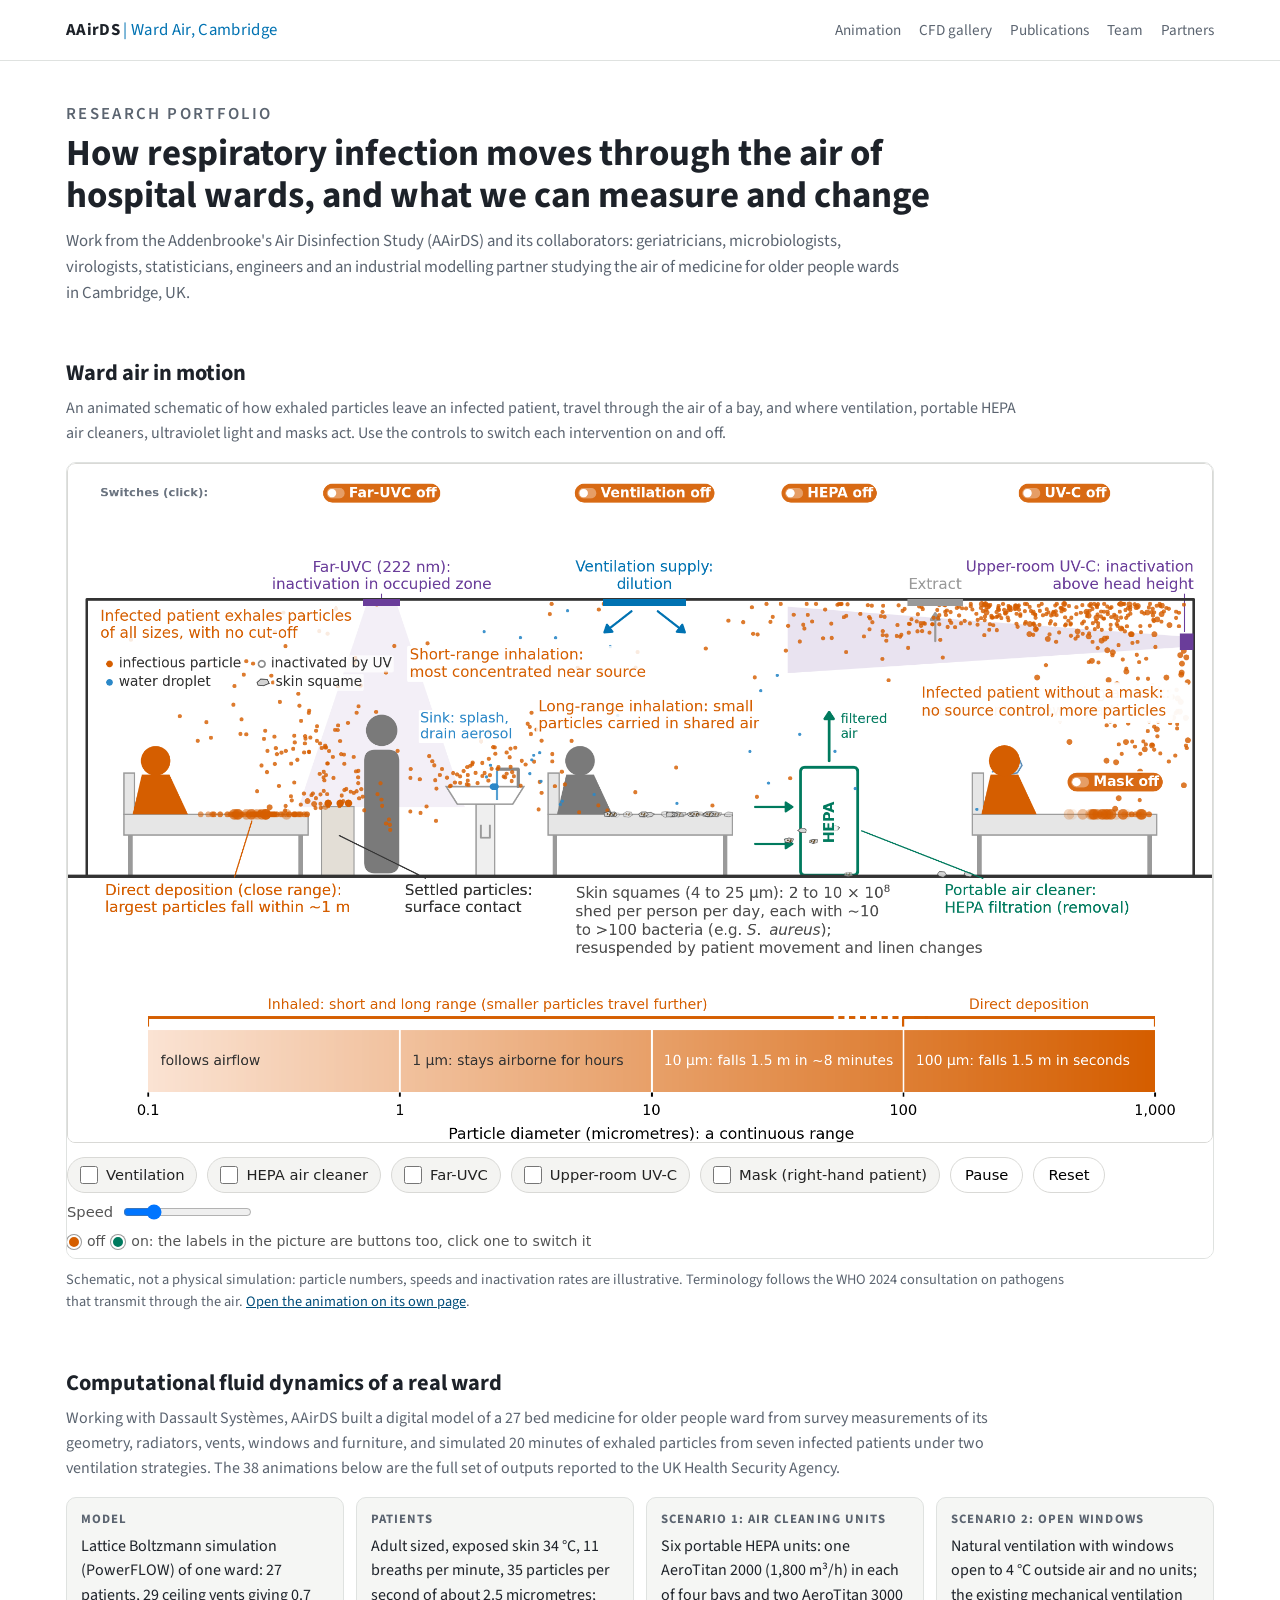
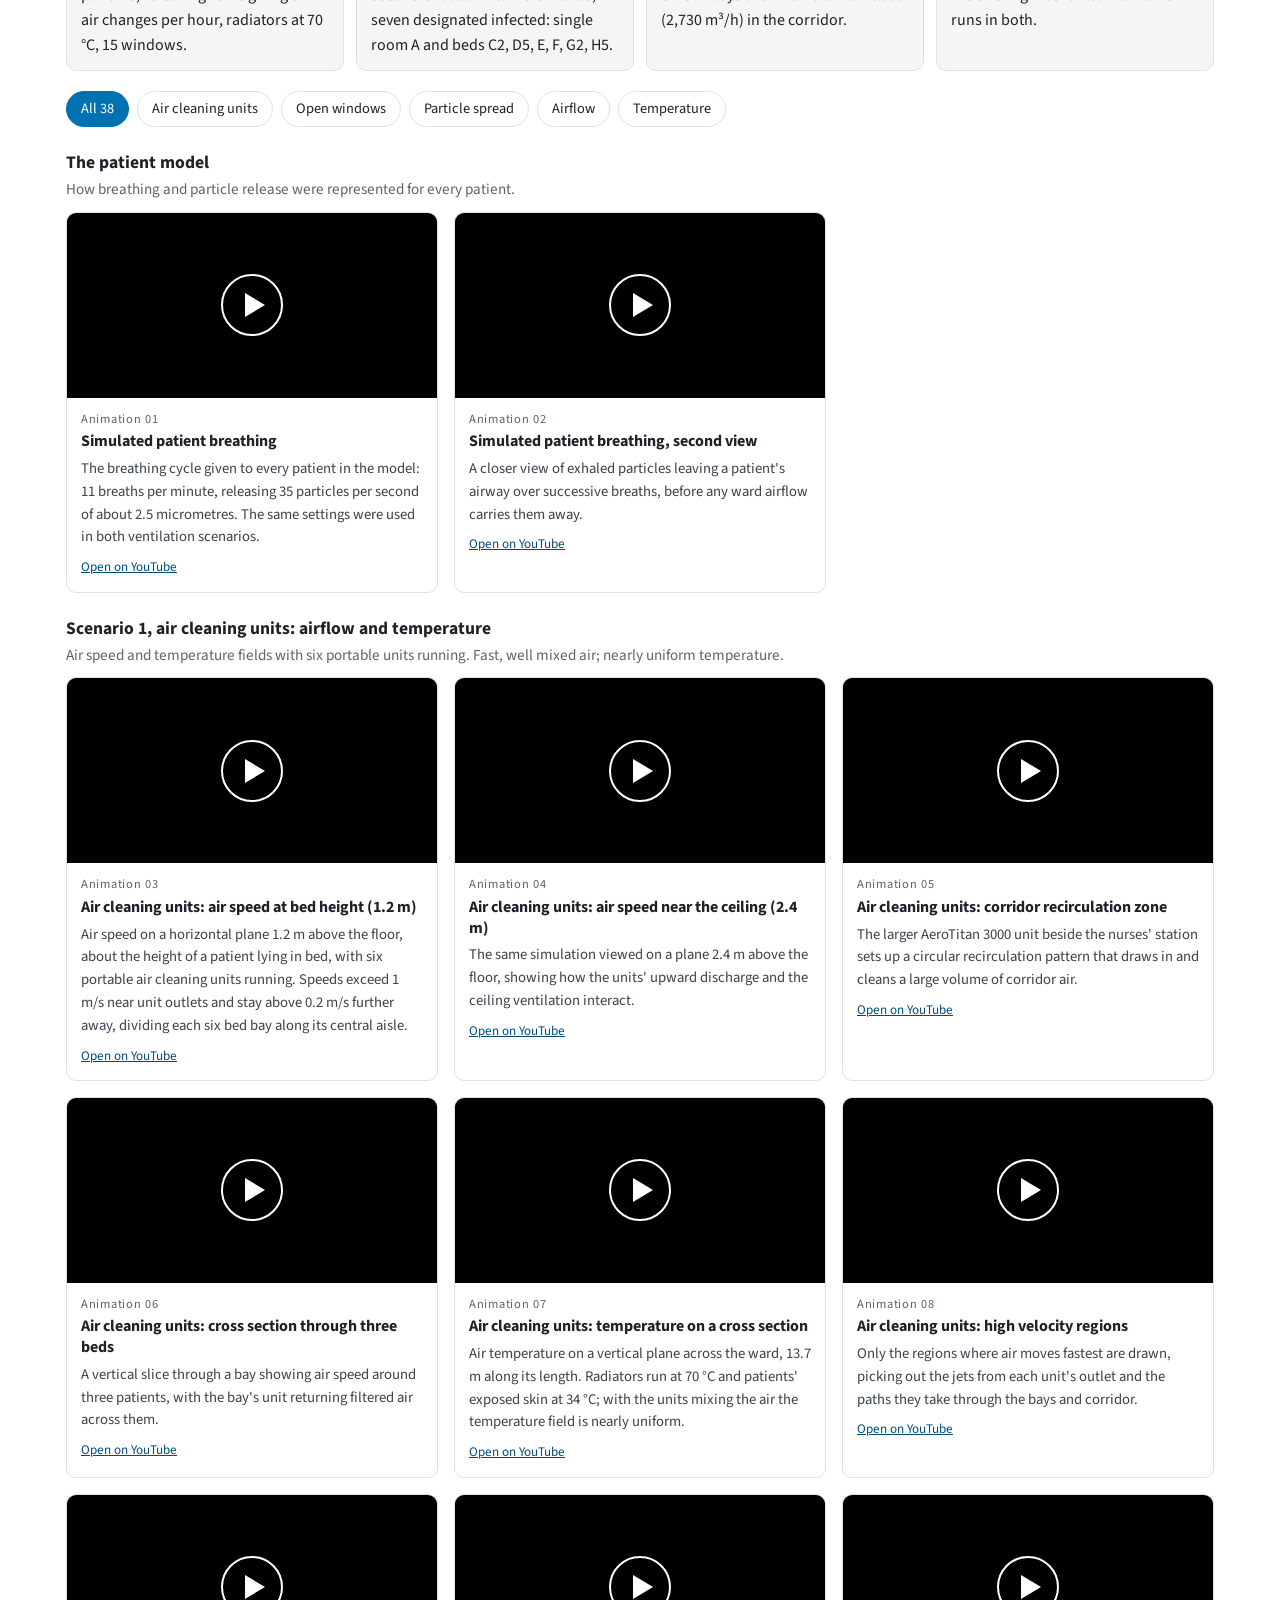
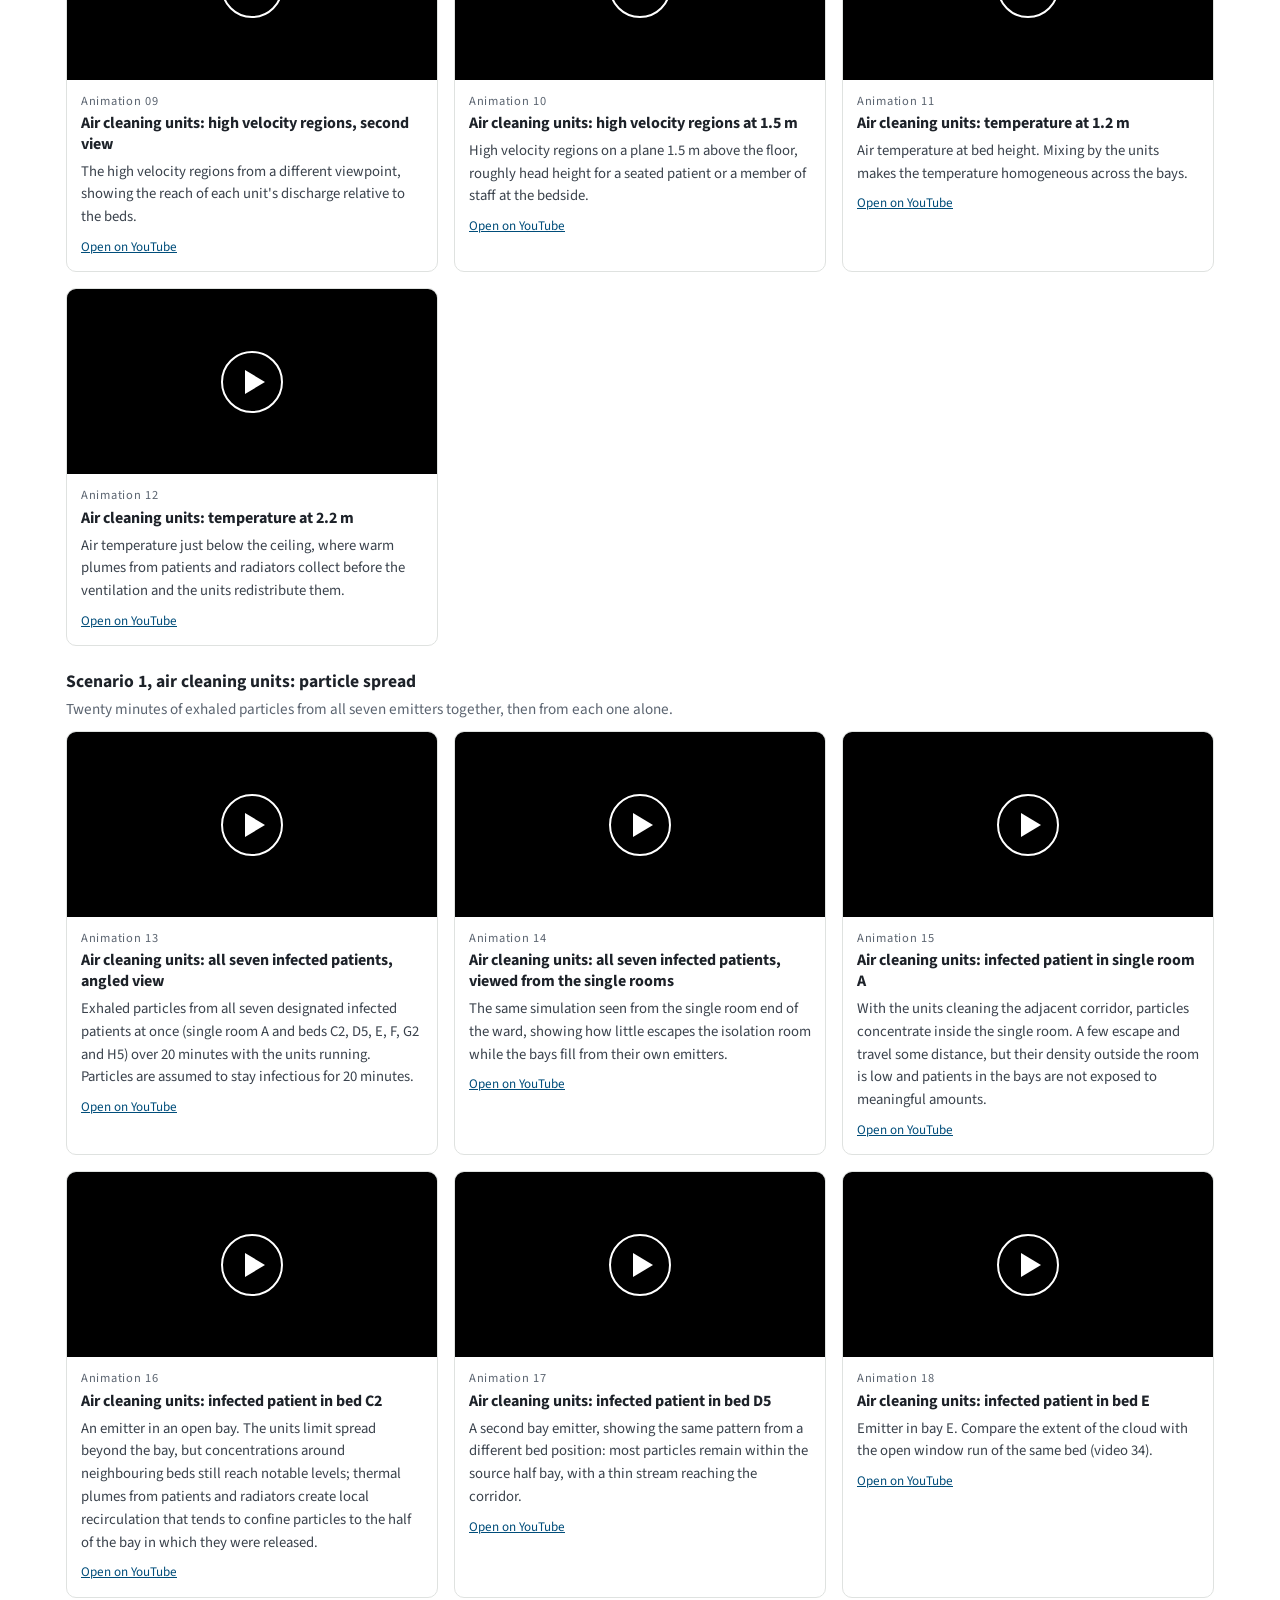
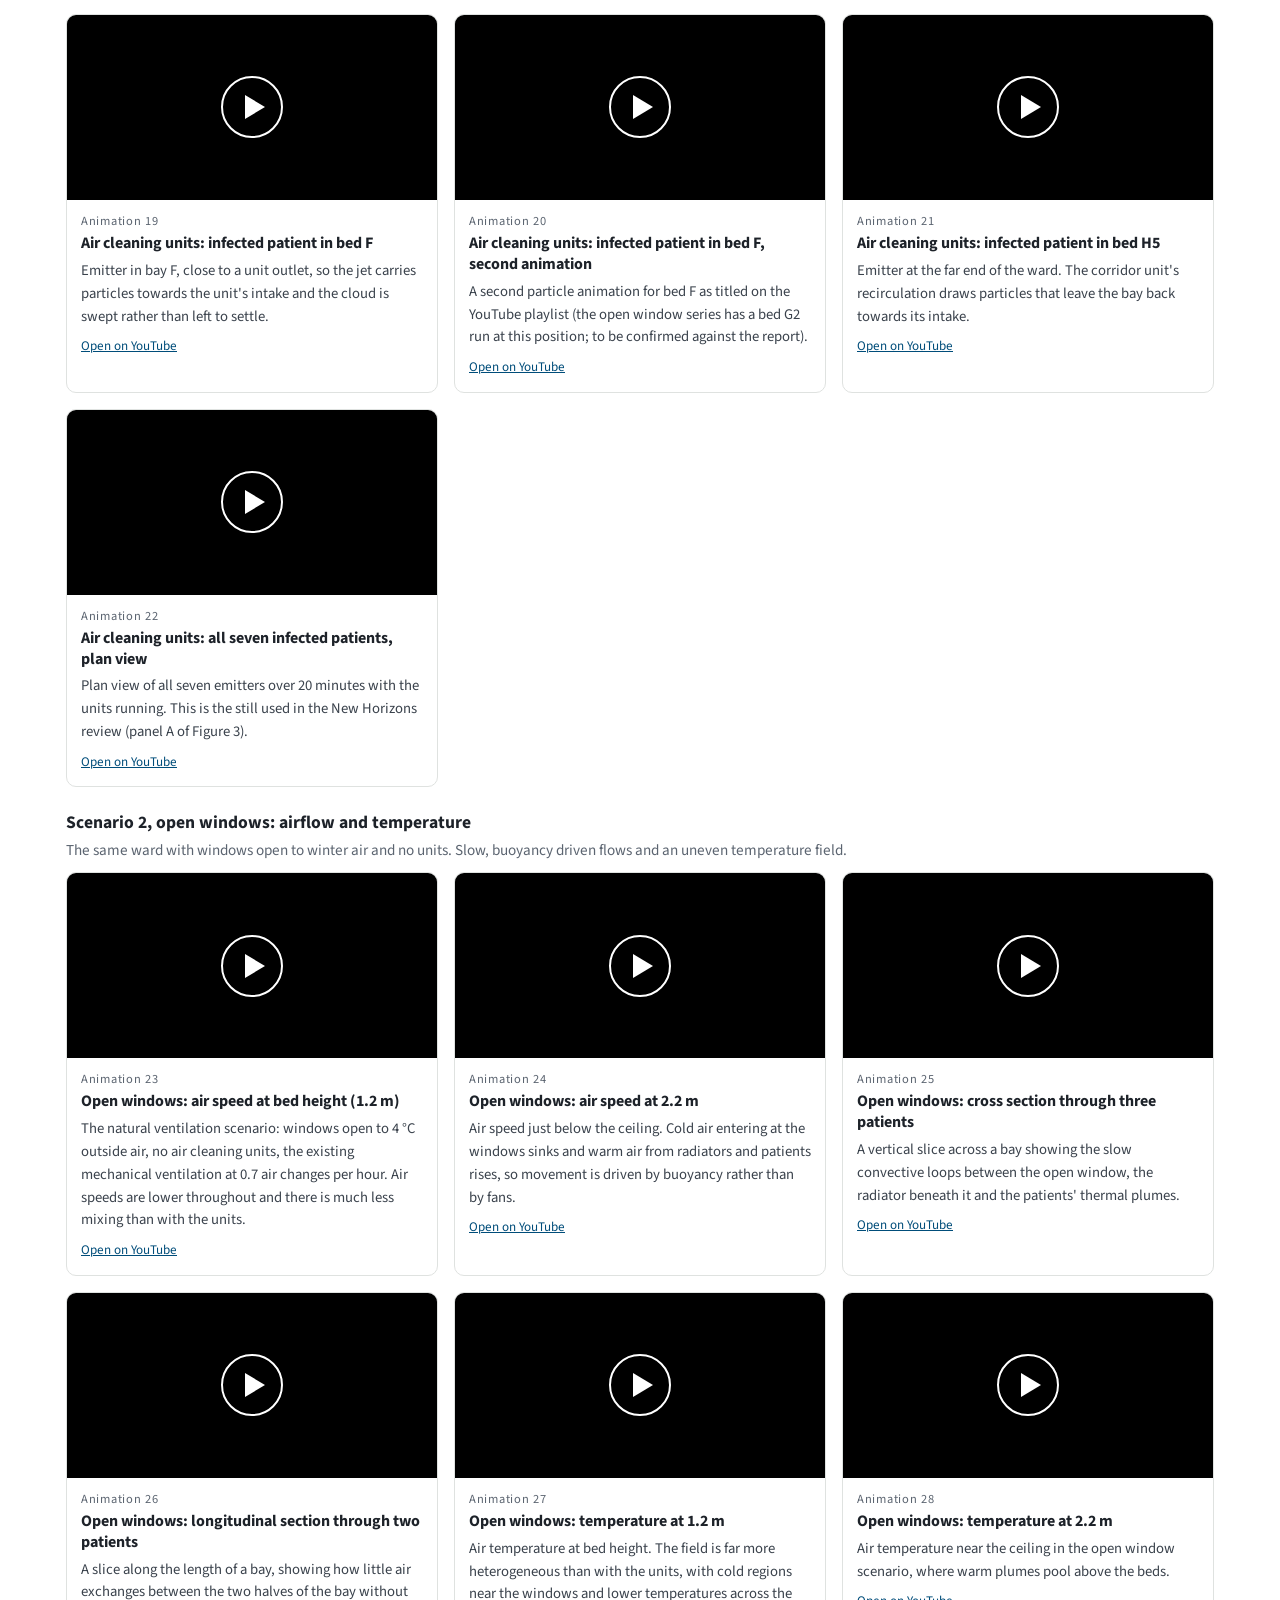
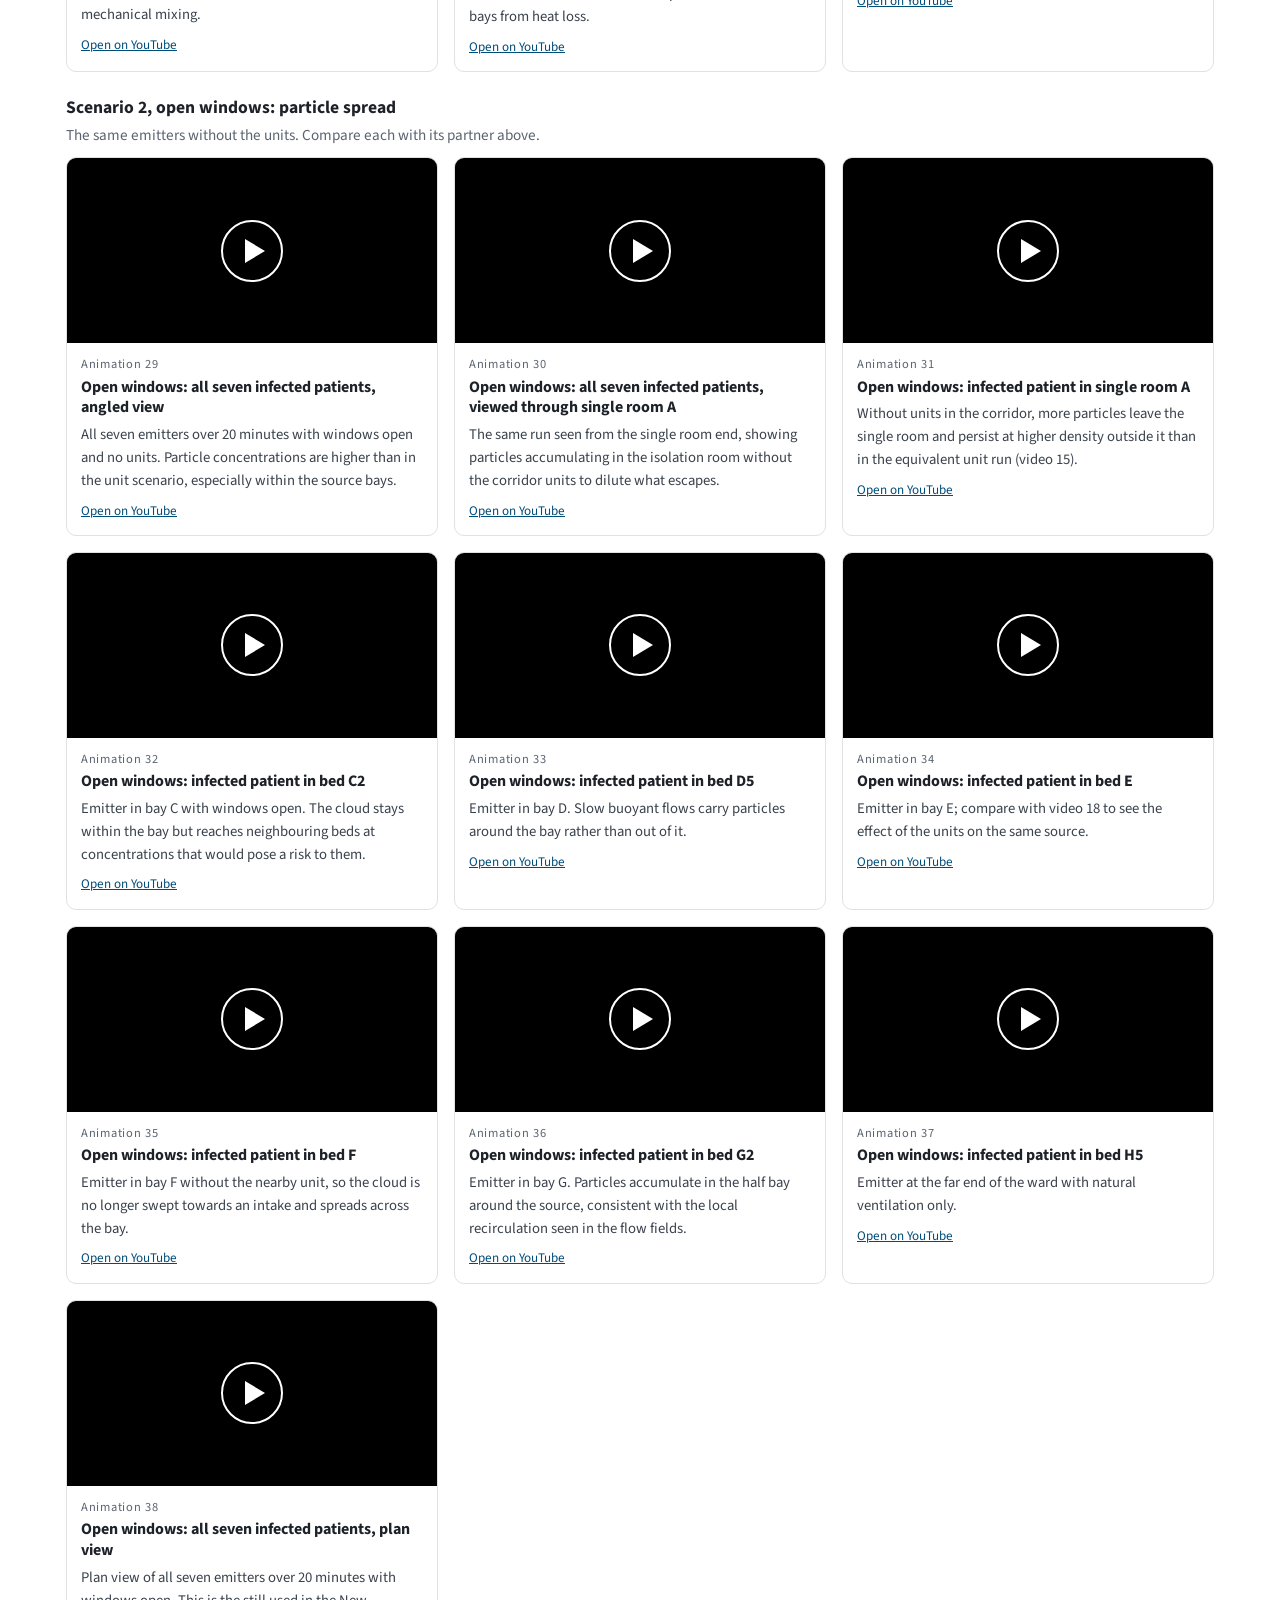
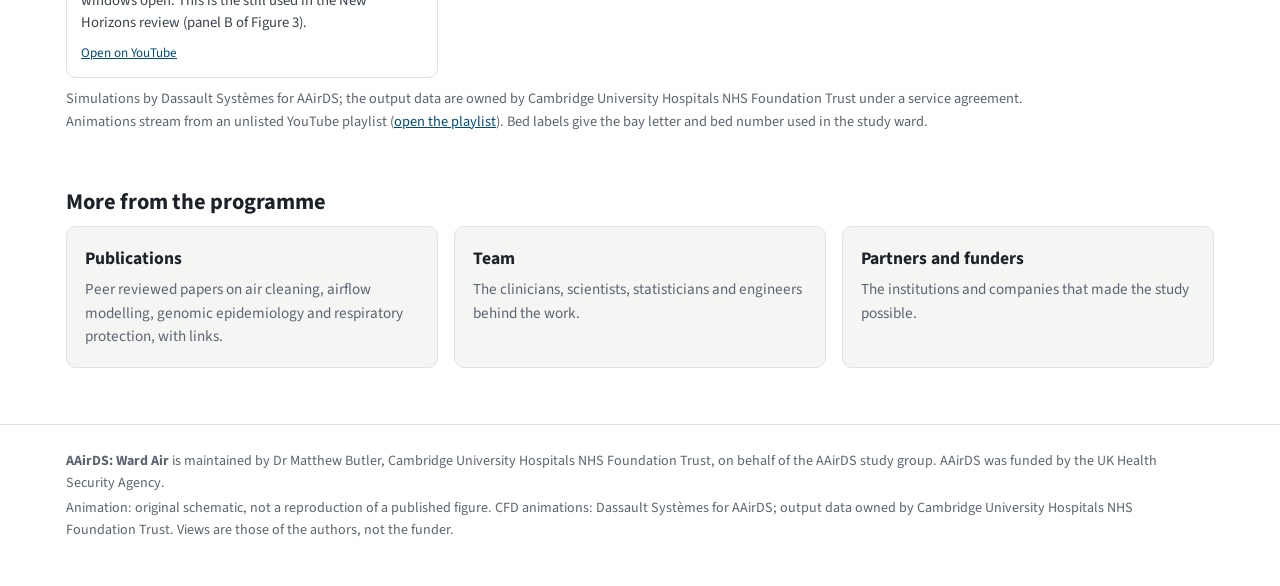
==== index.html @ 5c76fe91 "Animation: switch band above the room so labels no longer overlap; CVR logo Co-Authored-By: Claude F" ====
<!doctype html>
<html lang="en-GB">
<head>
<meta charset="utf-8">
<meta name="viewport" content="width=device-width, initial-scale=1">
<title>AAirDS: airborne infection on hospital wards</title>
<meta name="description" content="How respiratory infection moves through the air of hospital wards for older people, and what can be measured and changed. Animation, computational fluid dynamics gallery, publications and team from the Addenbrooke's Air Disinfection Study (AAirDS), Cambridge.">
<link rel="preconnect" href="https://fonts.googleapis.com"><link rel="preconnect" href="https://fonts.gstatic.com" crossorigin>
<link href="https://fonts.googleapis.com/css2?family=Source+Sans+3:ital,wght@0,400;0,600;0,700;1,400&display=swap" rel="stylesheet">
<link rel="stylesheet" href="style.css">
</head>
<body>
<header class="site"><div class="wrap">
<a class="brand" href="./">AAirDS <span>| Ward Air, Cambridge</span></a>
<nav class="main" aria-label="Site"><a href="#animation">Animation</a><a href="#gallery">CFD gallery</a><a href="publications.html">Publications</a><a href="team.html">Team</a><a href="partners.html">Partners</a></nav>
</div></header>

<main class="wrap">
<div class="hero">
<p class="kicker">Research portfolio</p>
<h1>How respiratory infection moves through the air of hospital wards, and what we can measure and change</h1>
<p>Work from the Addenbrooke's Air Disinfection Study (AAirDS) and its collaborators: geriatricians, microbiologists, virologists, statisticians, engineers and an industrial modelling partner studying the air of medicine for older people wards in Cambridge, UK.</p>
</div>

<section id="animation">
<h2>Ward air in motion</h2>
<p class="lede">An animated schematic of how exhaled particles leave an infected patient, travel through the air of a bay, and where ventilation, portable HEPA air cleaners, ultraviolet light and masks act. Use the controls to switch each intervention on and off.</p>
<div class="stage"><iframe id="anim" src="animation.html?embed=1" title="Ward air in motion: animated schematic" loading="eager"></iframe></div>
<p class="caption">Schematic, not a physical simulation: particle numbers, speeds and inactivation rates are illustrative. Terminology follows the WHO 2024 consultation on pathogens that transmit through the air. <a href="animation.html">Open the animation on its own page</a>.</p>
</section>

<section id="gallery">
<h2>Computational fluid dynamics of a real ward</h2>
<p class="lede">Working with Dassault Systèmes, AAirDS built a digital model of a 27 bed medicine for older people ward from survey measurements of its geometry, radiators, vents, windows and furniture, and simulated 20 minutes of exhaled particles from seven infected patients under two ventilation strategies. The 38 animations below are the full set of outputs reported to the UK Health Security Agency.</p>
<div class="facts">
<div class="fact"><b>Model</b>Lattice Boltzmann simulation (PowerFLOW) of one ward: 27 patients, 29 ceiling vents giving 0.7 air changes per hour, radiators at 70 °C, 15 windows.</div>
<div class="fact"><b>Patients</b>Adult sized, exposed skin 34 °C, 11 breaths per minute, 35 particles per second of about 2.5 micrometres; seven designated infected: single room A and beds C2, D5, E, F, G2, H5.</div>
<div class="fact"><b>Scenario 1: air cleaning units</b>Six portable HEPA units: one AeroTitan 2000 (1,800 m³/h) in each of four bays and two AeroTitan 3000 (2,730 m³/h) in the corridor.</div>
<div class="fact"><b>Scenario 2: open windows</b>Natural ventilation with windows open to 4 °C outside air and no units; the existing mechanical ventilation runs in both.</div>
</div>
<div class="filters" role="group" aria-label="Filter animations">
<button type="button" data-f="all" aria-pressed="true">All 38</button>
<button type="button" data-f="s:acu" aria-pressed="false">Air cleaning units</button>
<button type="button" data-f="s:open" aria-pressed="false">Open windows</button>
<button type="button" data-f="k:particles" aria-pressed="false">Particle spread</button>
<button type="button" data-f="k:flow" aria-pressed="false">Airflow</button>
<button type="button" data-f="k:temp" aria-pressed="false">Temperature</button>
</div>
<div id="groups"></div>
<p class="caption">Simulations by Dassault Systèmes for AAirDS; the output data are owned by Cambridge University Hospitals NHS Foundation Trust under a service agreement. Animations stream from an unlisted YouTube playlist (<a href="https://youtube.com/playlist?list=PLhVuYdV6qPoapxSNsvzk7k5vXJ-k2MryM">open the playlist</a>). Bed labels give the bay letter and bed number used in the study ward.</p>
</section>

<section id="more">
<h2>More from the programme</h2>
<div class="cards3">
<a class="tile" href="publications.html"><h3>Publications</h3><p>Peer reviewed papers on air cleaning, airflow modelling, genomic epidemiology and respiratory protection, with links.</p></a>
<a class="tile" href="team.html"><h3>Team</h3><p>The clinicians, scientists, statisticians and engineers behind the work.</p></a>
<a class="tile" href="partners.html"><h3>Partners and funders</h3><p>The institutions and companies that made the study possible.</p></a>
</div>
</section>
</main>

<footer class="site"><div class="wrap">
<p><b>AAirDS: Ward Air</b> is maintained by Dr Matthew Butler, Cambridge University Hospitals NHS Foundation Trust, on behalf of the AAirDS study group. AAirDS was funded by the UK Health Security Agency.</p>
<p>Animation: original schematic, not a reproduction of a published figure. CFD animations: Dassault Systèmes for AAirDS; output data owned by Cambridge University Hospitals NHS Foundation Trust. Views are those of the authors, not the funder.</p>
</div></footer>

<script src="videos.js"></script>
<script>
(function(){
// animation iframe height: same origin on the web, fallback ratio on file://
const f=document.getElementById('anim');
function fit(){try{const h=f.contentWindow.document.documentElement.scrollHeight;if(h>100){f.style.height=h+'px';return}}catch(e){}
 f.style.height=Math.round(f.clientWidth*0.5926+80)+'px'}
f.addEventListener('load',fit);window.addEventListener('resize',fit);fit();
// gallery
const GROUPS=[
 {key:'model',h:'The patient model',p:'How breathing and particle release were represented for every patient.',test:v=>v.s==='model'},
 {key:'acu-flow',h:'Scenario 1, air cleaning units: airflow and temperature',p:'Air speed and temperature fields with six portable units running. Fast, well mixed air; nearly uniform temperature.',test:v=>v.s==='acu'&&v.k!=='particles'},
 {key:'acu-part',h:'Scenario 1, air cleaning units: particle spread',p:'Twenty minutes of exhaled particles from all seven emitters together, then from each one alone.',test:v=>v.s==='acu'&&v.k==='particles'},
 {key:'open-flow',h:'Scenario 2, open windows: airflow and temperature',p:'The same ward with windows open to winter air and no units. Slow, buoyancy driven flows and an uneven temperature field.',test:v=>v.s==='open'&&v.k!=='particles'},
 {key:'open-part',h:'Scenario 2, open windows: particle spread',p:'The same emitters without the units. Compare each with its partner above.',test:v=>v.s==='open'&&v.k==='particles'}
];
const root=document.getElementById('groups');
function card(v){const d=document.createElement('article');d.className='card';d.dataset.s=v.s;d.dataset.k=v.k;
 d.innerHTML=`<div class="media" role="button" tabindex="0" aria-label="Play animation ${v.n}: ${v.t}"><img loading="lazy" src="https://i.ytimg.com/vi/${v.id}/hqdefault.jpg" alt=""><span class="play"></span></div>
 <div class="body"><div class="num">Animation ${String(v.n).padStart(2,'0')}</div><h4>${v.t}</h4><p>${v.l}</p><div class="ext"><a href="https://youtu.be/${v.id}" target="_blank" rel="noopener">Open on YouTube</a></div></div>`;
 const m=d.querySelector('.media');const play=()=>{if(m.querySelector('iframe'))return;m.classList.add('playing');m.innerHTML=`<iframe src="https://www.youtube-nocookie.com/embed/${v.id}?autoplay=1&rel=0&modestbranding=1" title="${v.t}" allow="autoplay; encrypted-media; picture-in-picture; fullscreen" allowfullscreen></iframe>`};
 m.addEventListener('click',play);m.addEventListener('keydown',e=>{if(e.key==='Enter'||e.key===' '){e.preventDefault();play()}});return d}
GROUPS.forEach(g=>{const vs=VIDEOS.filter(g.test);if(!vs.length)return;const sec=document.createElement('div');sec.className='group';sec.dataset.group=g.key;
 sec.innerHTML=`<h3>${g.h}</h3><p>${g.p}</p>`;const grid=document.createElement('div');grid.className='grid';vs.forEach(v=>grid.appendChild(card(v)));sec.appendChild(grid);root.appendChild(sec)});
document.querySelectorAll('.filters button').forEach(b=>b.addEventListener('click',()=>{
 document.querySelectorAll('.filters button').forEach(x=>x.setAttribute('aria-pressed',x===b?'true':'false'));
 const f=b.dataset.f;document.querySelectorAll('.card').forEach(c=>{let show=true;if(f!=='all'){const [a,val]=f.split(':');show=c.dataset[a]===val}c.style.display=show?'':'none'});
 document.querySelectorAll('.group').forEach(g=>{g.style.display=[...g.querySelectorAll('.card')].some(c=>c.style.display!=='none')?'':'none'})}));
})();
</script>
</body>
</html>
---- style.css ----
:root{--ink:#1d2229;--muted:#5b6470;--bg:#ffffff;--panel:#f5f6f4;--line:#dfe2e0;--accent:#0072B2;--accent-ink:#004d7a;--red:#D55E00;--green:#007A5E;--max:1180px}
*{box-sizing:border-box}
html{scroll-behavior:smooth}
body{margin:0;background:var(--bg);color:var(--ink);font:16px/1.55 "Source Sans 3","Segoe UI",system-ui,-apple-system,Roboto,sans-serif}
a{color:var(--accent-ink)}
a:hover{color:var(--accent)}
.wrap{max-width:var(--max);margin:0 auto;padding:0 16px}
header.site{border-bottom:1px solid var(--line);background:#fff;position:sticky;top:0;z-index:20}
header.site .wrap{display:flex;align-items:center;justify-content:space-between;gap:16px;min-height:60px}
.brand{font-weight:700;letter-spacing:.02em;text-decoration:none;color:var(--ink);font-size:1.05rem}
.brand span{color:var(--accent);font-weight:400}
nav.main a{text-decoration:none;color:var(--muted);margin-left:18px;font-size:.95rem;padding:6px 0;border-bottom:2px solid transparent}
nav.main a:hover,nav.main a[aria-current="page"]{color:var(--ink);border-bottom-color:var(--accent)}
.hero{padding:40px 0 18px}
.hero h1{font-size:clamp(1.6rem,3.2vw,2.3rem);line-height:1.15;margin:0 0 10px;max-width:24em}
.hero p{color:var(--muted);max-width:50em;margin:0 0 6px;font-size:1.05rem}
.kicker{font-size:.8rem;text-transform:uppercase;letter-spacing:.14em;color:var(--accent);margin:0 0 8px;font-weight:600}
section{padding:26px 0}
section h2{font-size:1.4rem;margin:0 0 6px}
section .lede{color:var(--muted);margin:0 0 16px;max-width:60em}
.stage{border:1px solid var(--line);border-radius:10px;overflow:hidden;background:#fff}
.stage iframe{display:block;width:100%;border:0}
.caption{font-size:.9rem;color:var(--muted);margin:10px 0 0;max-width:70em}
.facts{display:grid;grid-template-columns:repeat(auto-fit,minmax(220px,1fr));gap:12px;margin:14px 0 20px}
.fact{background:var(--panel);border:1px solid var(--line);border-radius:10px;padding:12px 14px}
.fact b{display:block;font-size:.8rem;text-transform:uppercase;letter-spacing:.08em;color:var(--muted);margin-bottom:4px}
.filters{display:flex;flex-wrap:wrap;gap:8px;margin:0 0 16px}
.filters button{font:inherit;font-size:.9rem;border:1px solid var(--line);background:#fff;border-radius:999px;padding:6px 14px;cursor:pointer;color:var(--ink)}
.filters button[aria-pressed="true"]{background:var(--accent);border-color:var(--accent);color:#fff}
.group{margin:22px 0 8px}
.group h3{font-size:1.1rem;margin:0 0 2px}
.group p{margin:0 0 10px;color:var(--muted);font-size:.95rem;max-width:70em}
.grid{display:grid;grid-template-columns:repeat(auto-fill,minmax(300px,1fr));gap:16px}
.card{border:1px solid var(--line);border-radius:10px;overflow:hidden;background:#fff;display:flex;flex-direction:column}
.card .media{position:relative;aspect-ratio:2/1;background:#000;cursor:pointer;overflow:hidden}
.card .media.playing{aspect-ratio:16/9;cursor:default}
.card .media img{width:100%;height:100%;object-fit:cover;display:block;opacity:.95;transform:scale(1.32);transform-origin:center}
.card .media iframe{position:absolute;inset:0;width:100%;height:100%;border:0}
.card .media .play{position:absolute;inset:0;display:grid;place-items:center;color:#fff;font-size:0;pointer-events:none}
.card .media .play::before{content:"";width:58px;height:58px;border-radius:50%;background:rgba(0,0,0,.6);border:2px solid #fff;display:block}
.card .media .play::after{content:"";position:absolute;width:0;height:0;border-left:20px solid #fff;border-top:12px solid transparent;border-bottom:12px solid transparent;margin-left:5px}
.card .body{padding:12px 14px 14px}
.card .num{font-size:.78rem;color:var(--muted);letter-spacing:.06em}
.card h4{margin:2px 0 6px;font-size:1rem;line-height:1.3}
.card p{margin:0;font-size:.92rem;color:#3a424c}
.card .ext{font-size:.82rem;margin-top:8px}
.cards3{display:grid;grid-template-columns:repeat(auto-fit,minmax(260px,1fr));gap:16px}
.tile{border:1px solid var(--line);border-radius:10px;padding:18px;background:var(--panel);text-decoration:none;color:var(--ink)}
.tile h3{margin:0 0 6px;font-size:1.1rem}
.tile p{margin:0;color:var(--muted);font-size:.95rem}
.pub{border-bottom:1px solid var(--line);padding:14px 0}
.pub .year{font-size:.8rem;color:var(--accent);font-weight:700;letter-spacing:.08em}
.pub h3{margin:2px 0 4px;font-size:1.05rem;line-height:1.3}
.pub .cite{margin:0 0 4px;color:var(--muted);font-size:.92rem}
.pub .what{margin:0;font-size:.95rem}
.people{display:grid;grid-template-columns:repeat(auto-fill,minmax(230px,1fr));gap:16px}
.person{border:1px solid var(--line);border-radius:10px;padding:16px;background:#fff;text-align:center}
.avatar{width:110px;height:110px;border-radius:50%;margin:0 auto 10px;object-fit:cover;display:block;background:var(--panel);border:1px solid var(--line)}
.avatar.initials{display:grid;place-items:center;font-weight:700;font-size:1.6rem;color:var(--accent-ink)}
.person h3{margin:0;font-size:1.02rem}
.person .role{color:var(--muted);font-size:.9rem;margin:3px 0 0}
.partners{display:grid;grid-template-columns:repeat(auto-fill,minmax(260px,1fr));gap:14px}
.partner{border:1px solid var(--line);border-radius:10px;padding:16px;background:#fff}
.partner .logo{height:64px;display:flex;align-items:center;margin:0 0 12px}
.partner .logo a{display:inline-block;line-height:0}
.partner .logo a:hover img{opacity:.75}
.partner .logo img{max-height:64px;max-width:220px;width:auto;height:auto;object-fit:contain;display:block}
.partner h3{margin:0 0 4px;font-size:1.02rem}
.partner p{margin:0;color:var(--muted);font-size:.92rem}
footer.site{border-top:1px solid var(--line);margin-top:30px;padding:22px 0 40px;font-size:.88rem;color:var(--muted)}
footer.site p{margin:4px 0;max-width:80em}
@media (max-width:640px){header.site .wrap{flex-wrap:wrap;padding-top:8px;padding-bottom:8px}nav.main a{margin-left:0;margin-right:14px}}
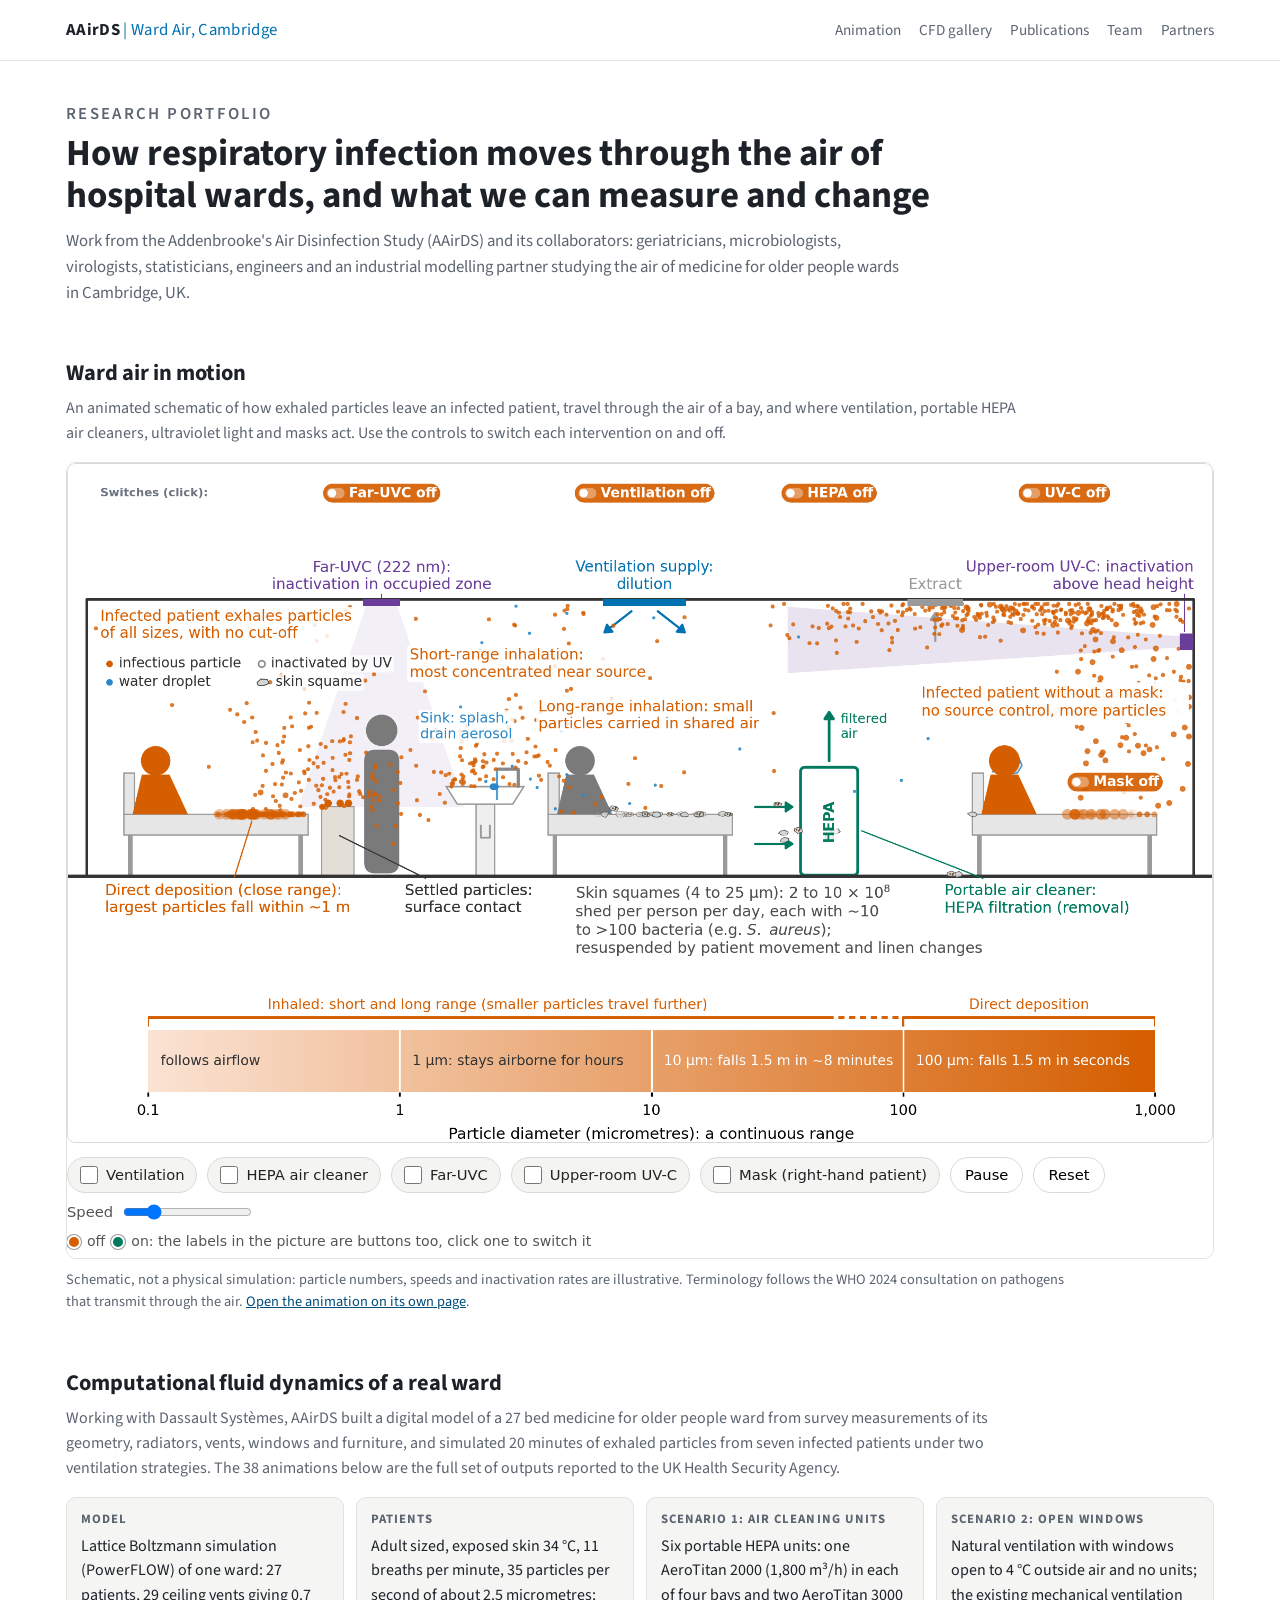
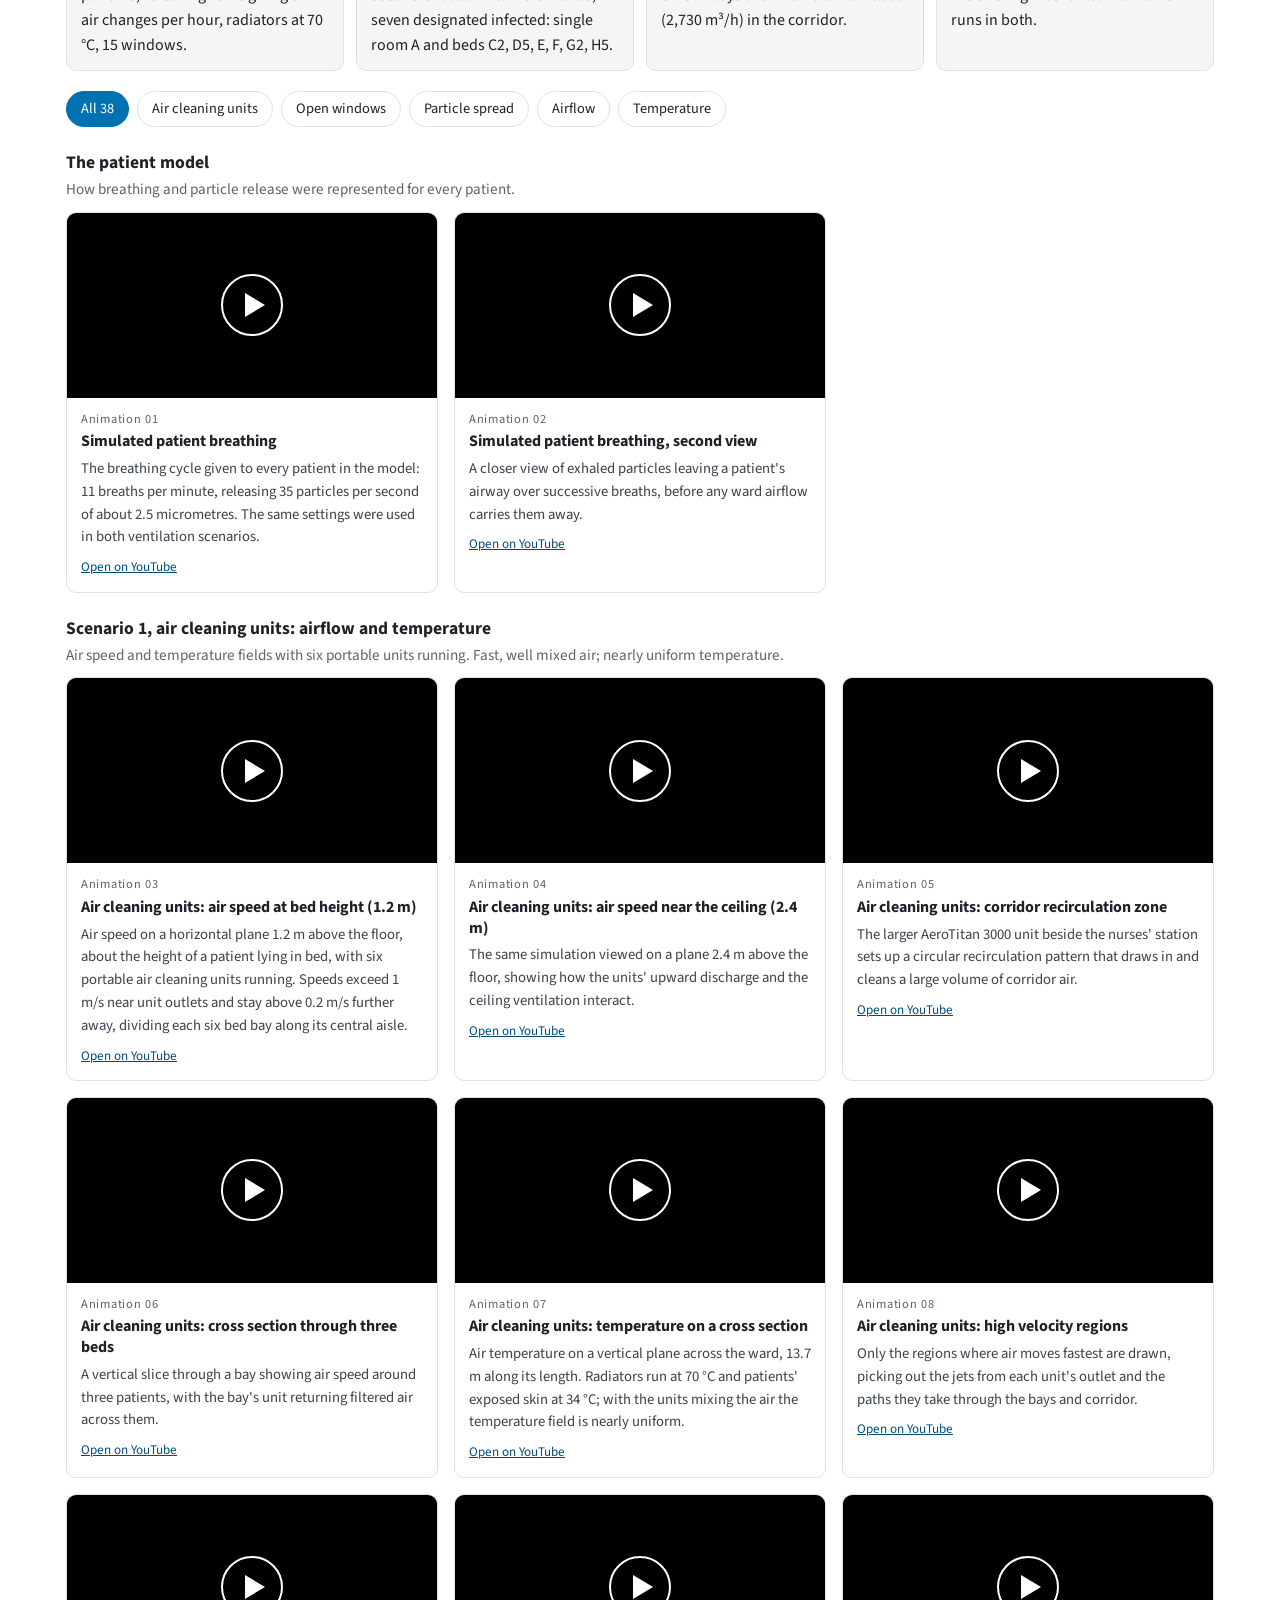
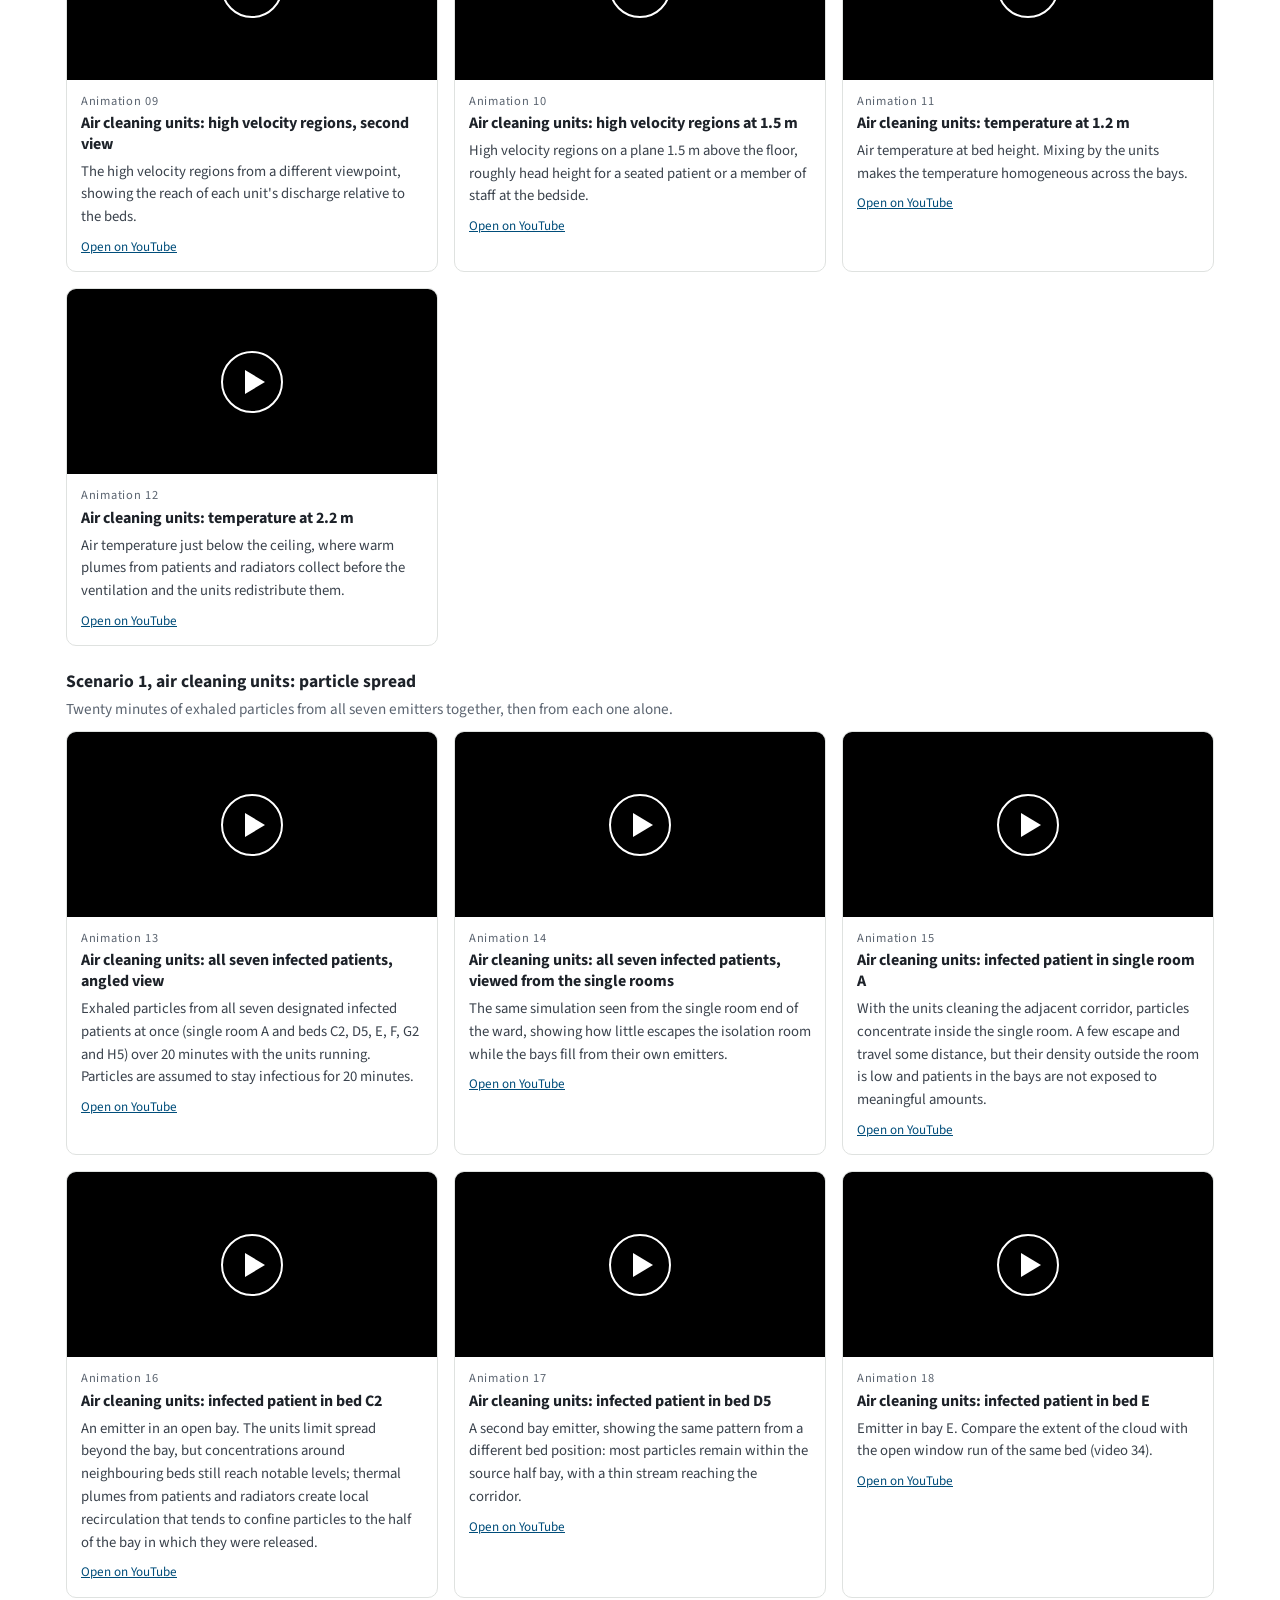
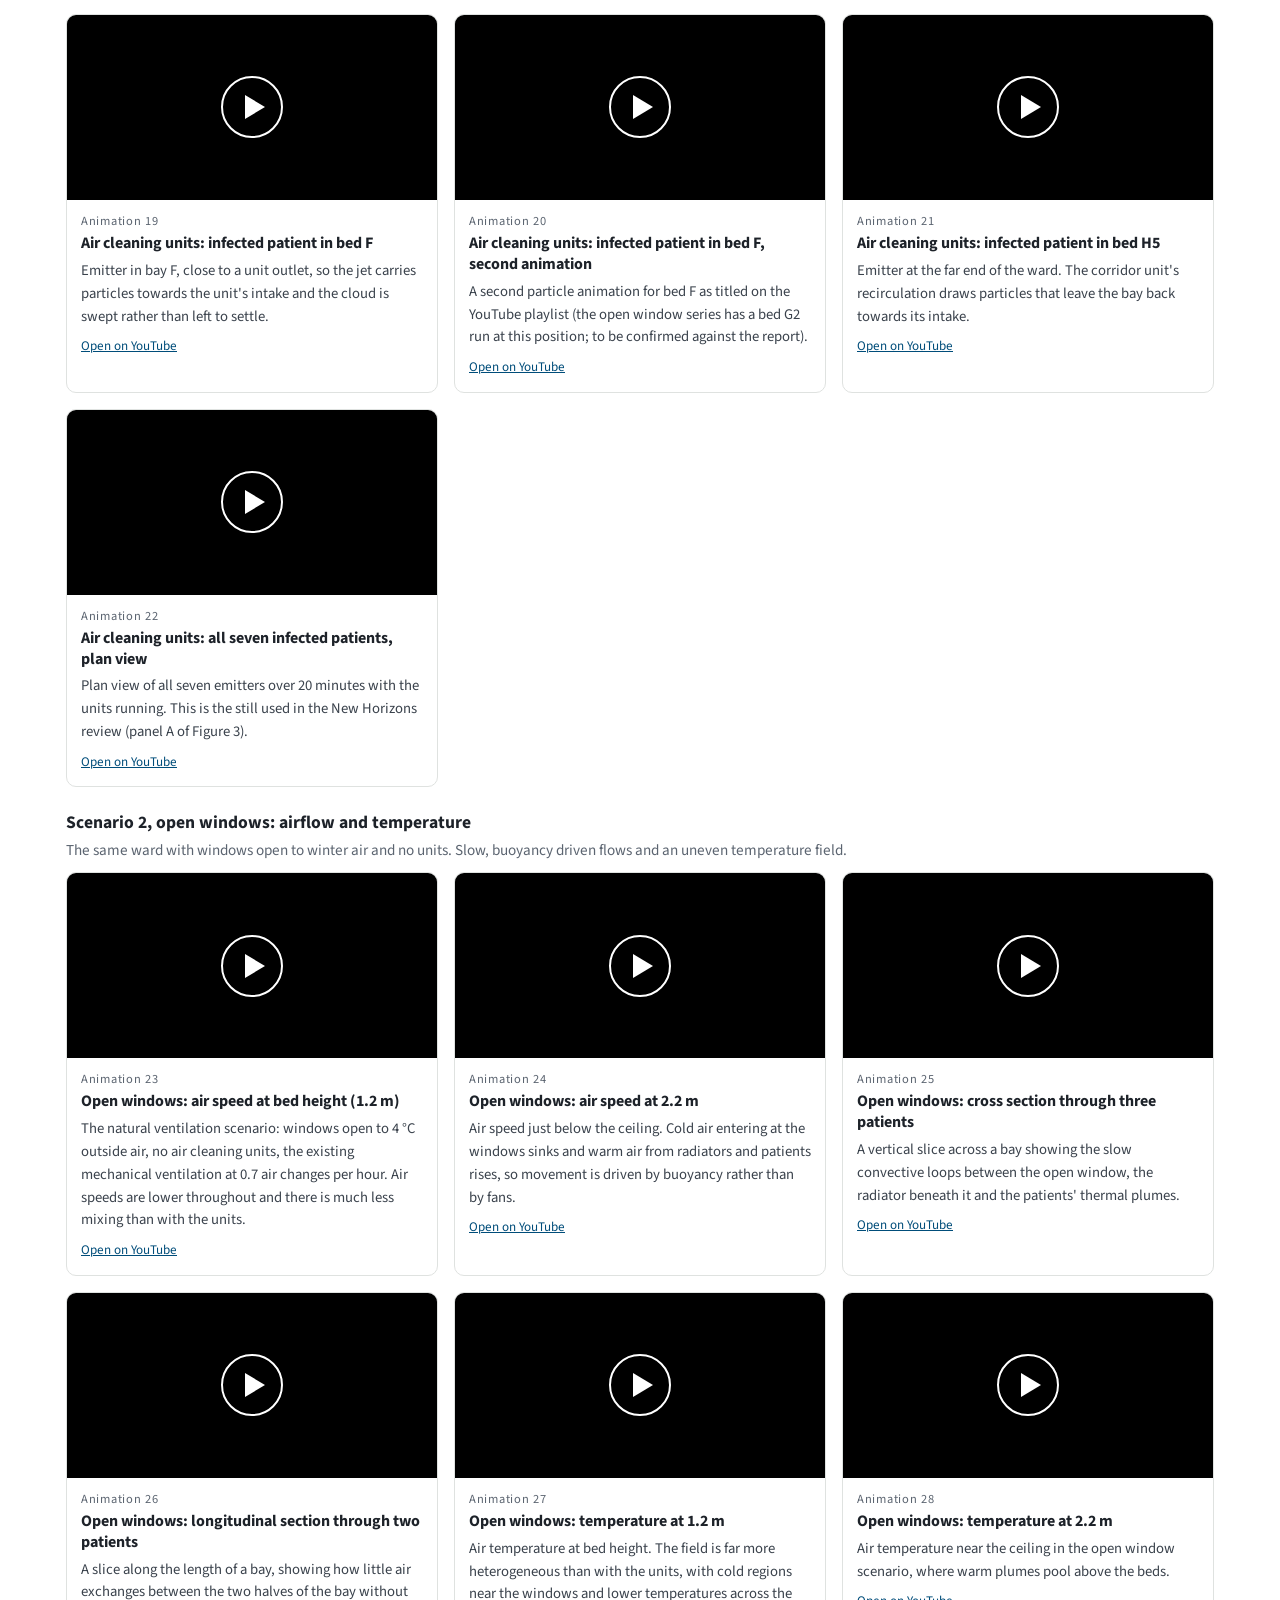
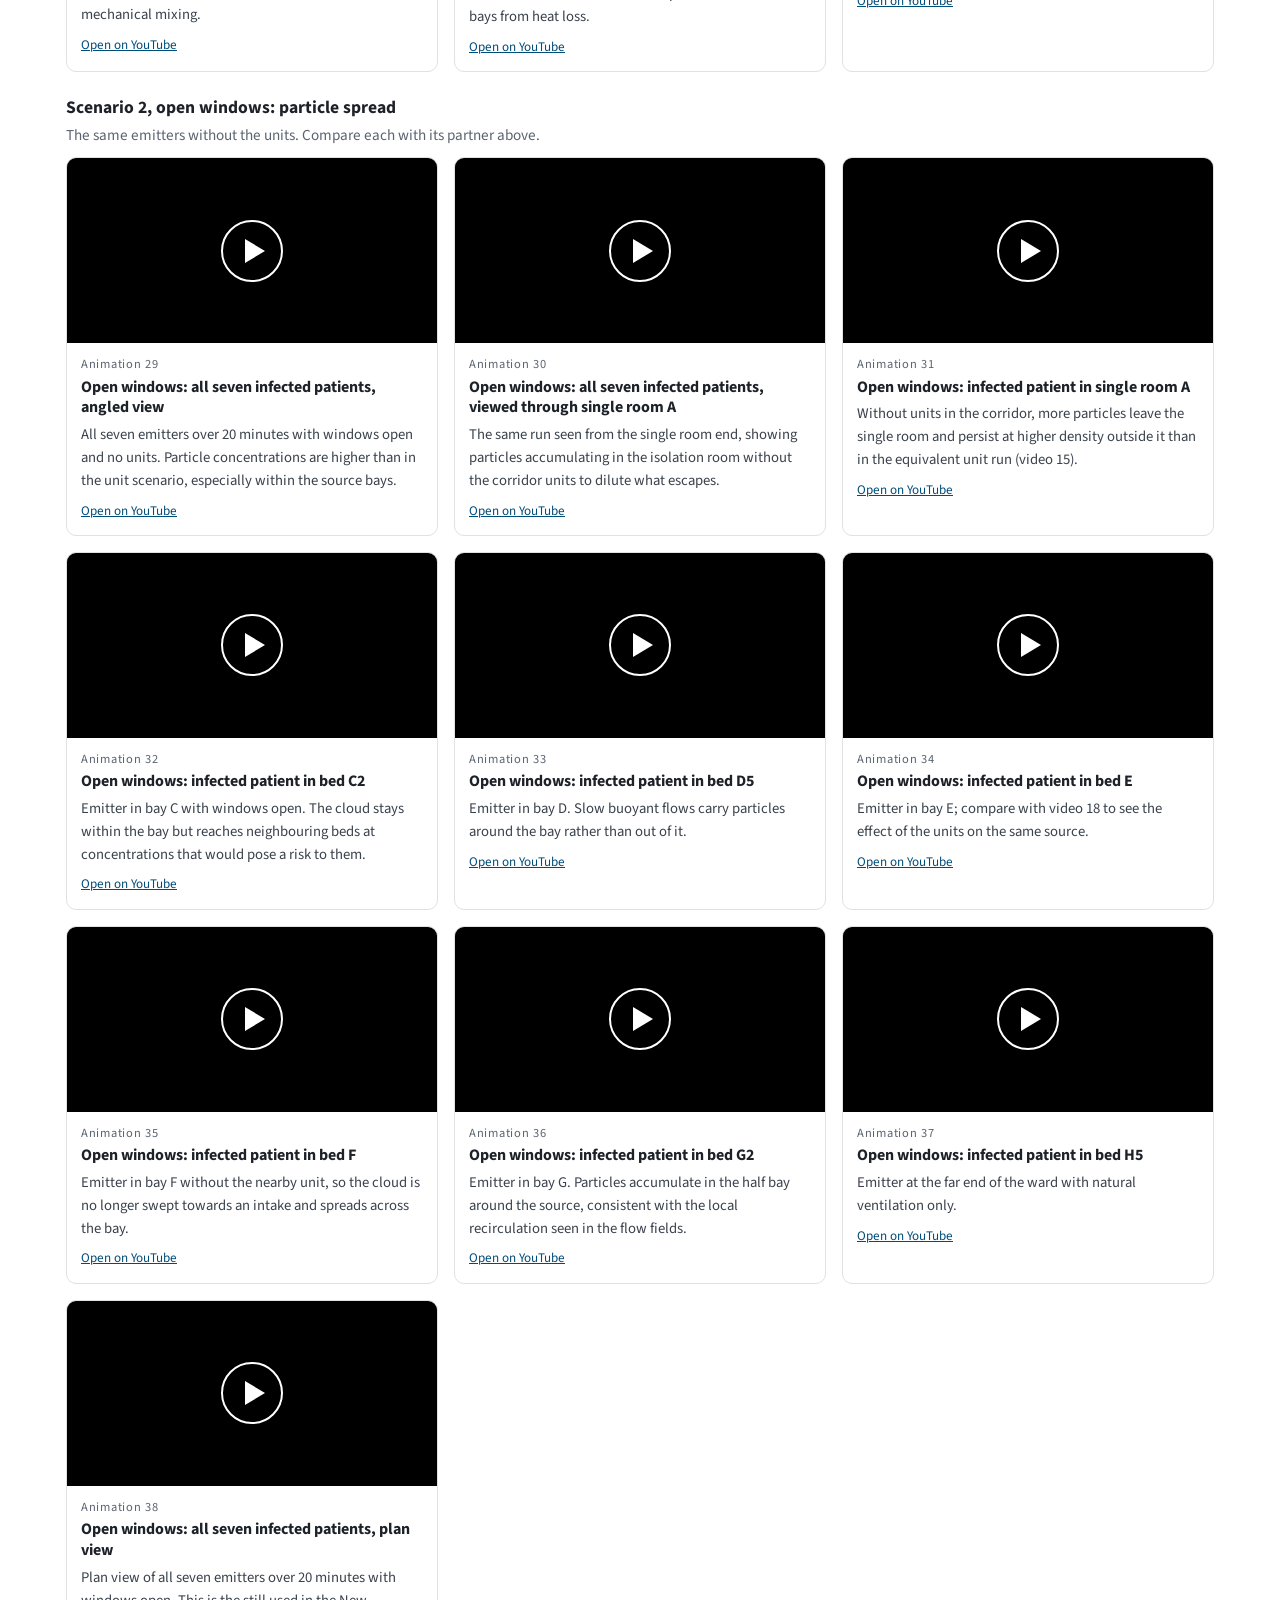
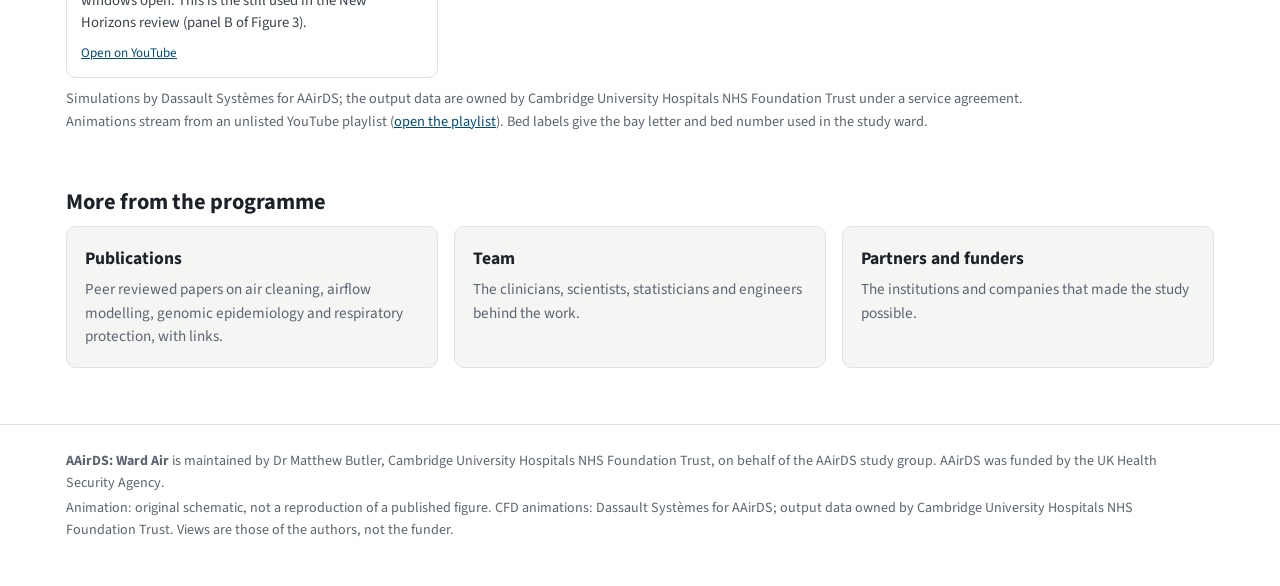
==== commit 88f0d63e: "Bust the cached animation embed Co-Authored-By: Claude Fable 5.1 <noreply@anthropic.com> Claude-Sess" ====
--- a/index.html
+++ b/index.html
@@ -25,7 +25,7 @@
 <section id="animation">
 <h2>Ward air in motion</h2>
 <p class="lede">An animated schematic of how exhaled particles leave an infected patient, travel through the air of a bay, and where ventilation, portable HEPA air cleaners, ultraviolet light and masks act. Use the controls to switch each intervention on and off.</p>
-<div class="stage"><iframe id="anim" src="animation.html?embed=1" title="Ward air in motion: animated schematic" loading="eager"></iframe></div>
+<div class="stage"><iframe id="anim" src="animation.html?embed=1&v=2" title="Ward air in motion: animated schematic" loading="eager"></iframe></div>
 <p class="caption">Schematic, not a physical simulation: particle numbers, speeds and inactivation rates are illustrative. Terminology follows the WHO 2024 consultation on pathogens that transmit through the air. <a href="animation.html">Open the animation on its own page</a>.</p>
 </section>
 
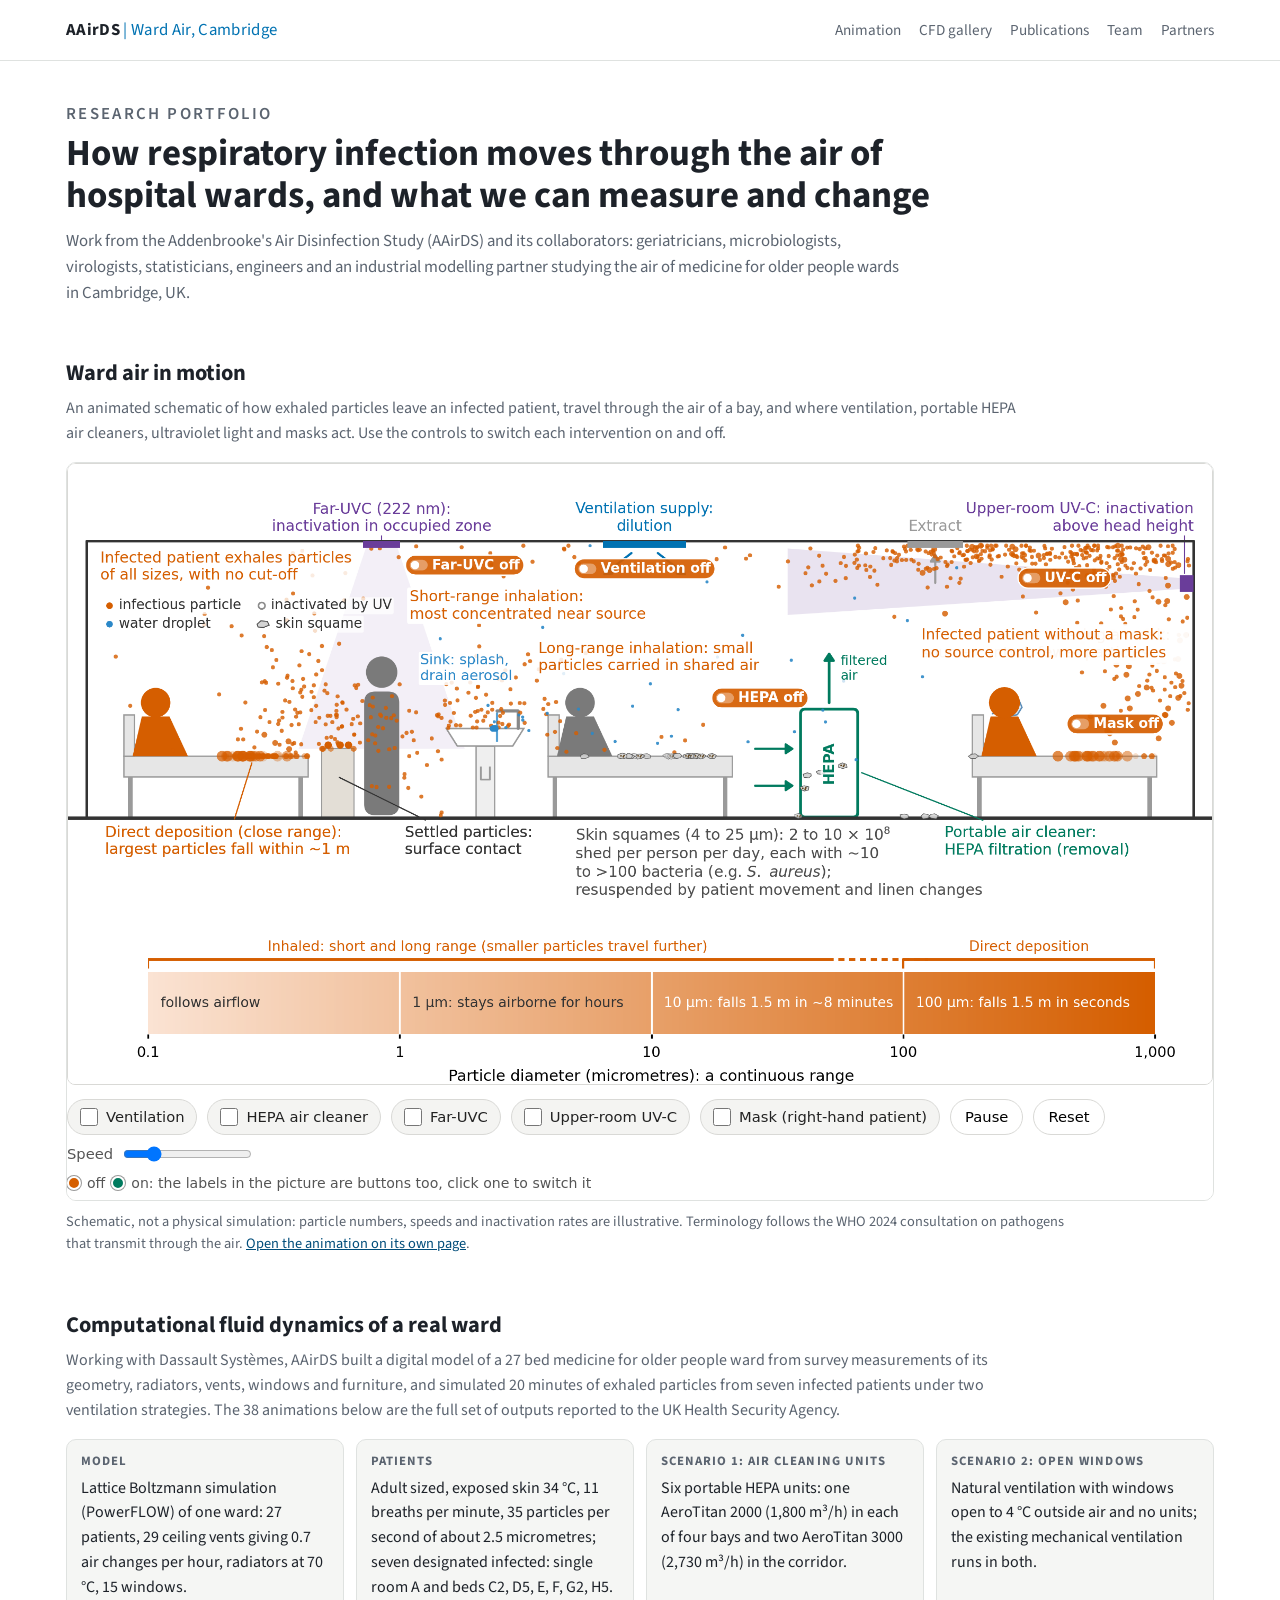
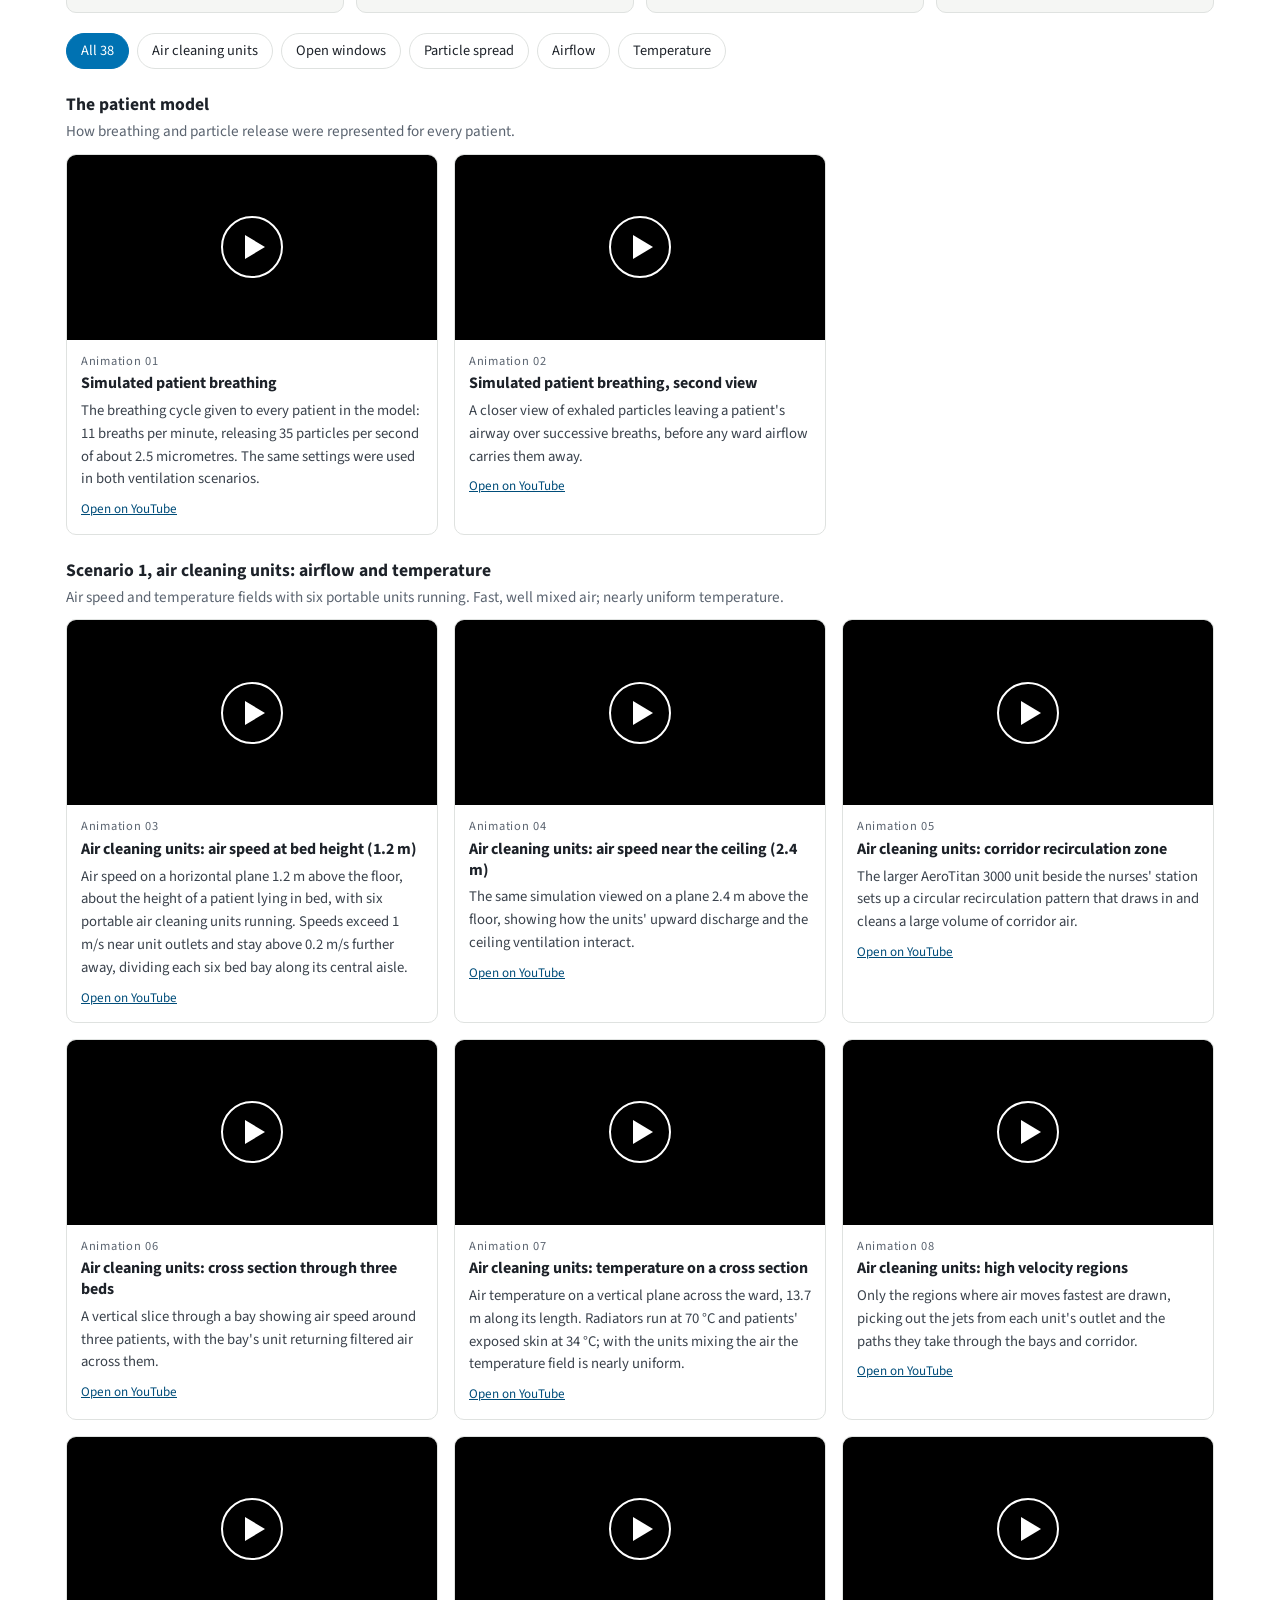
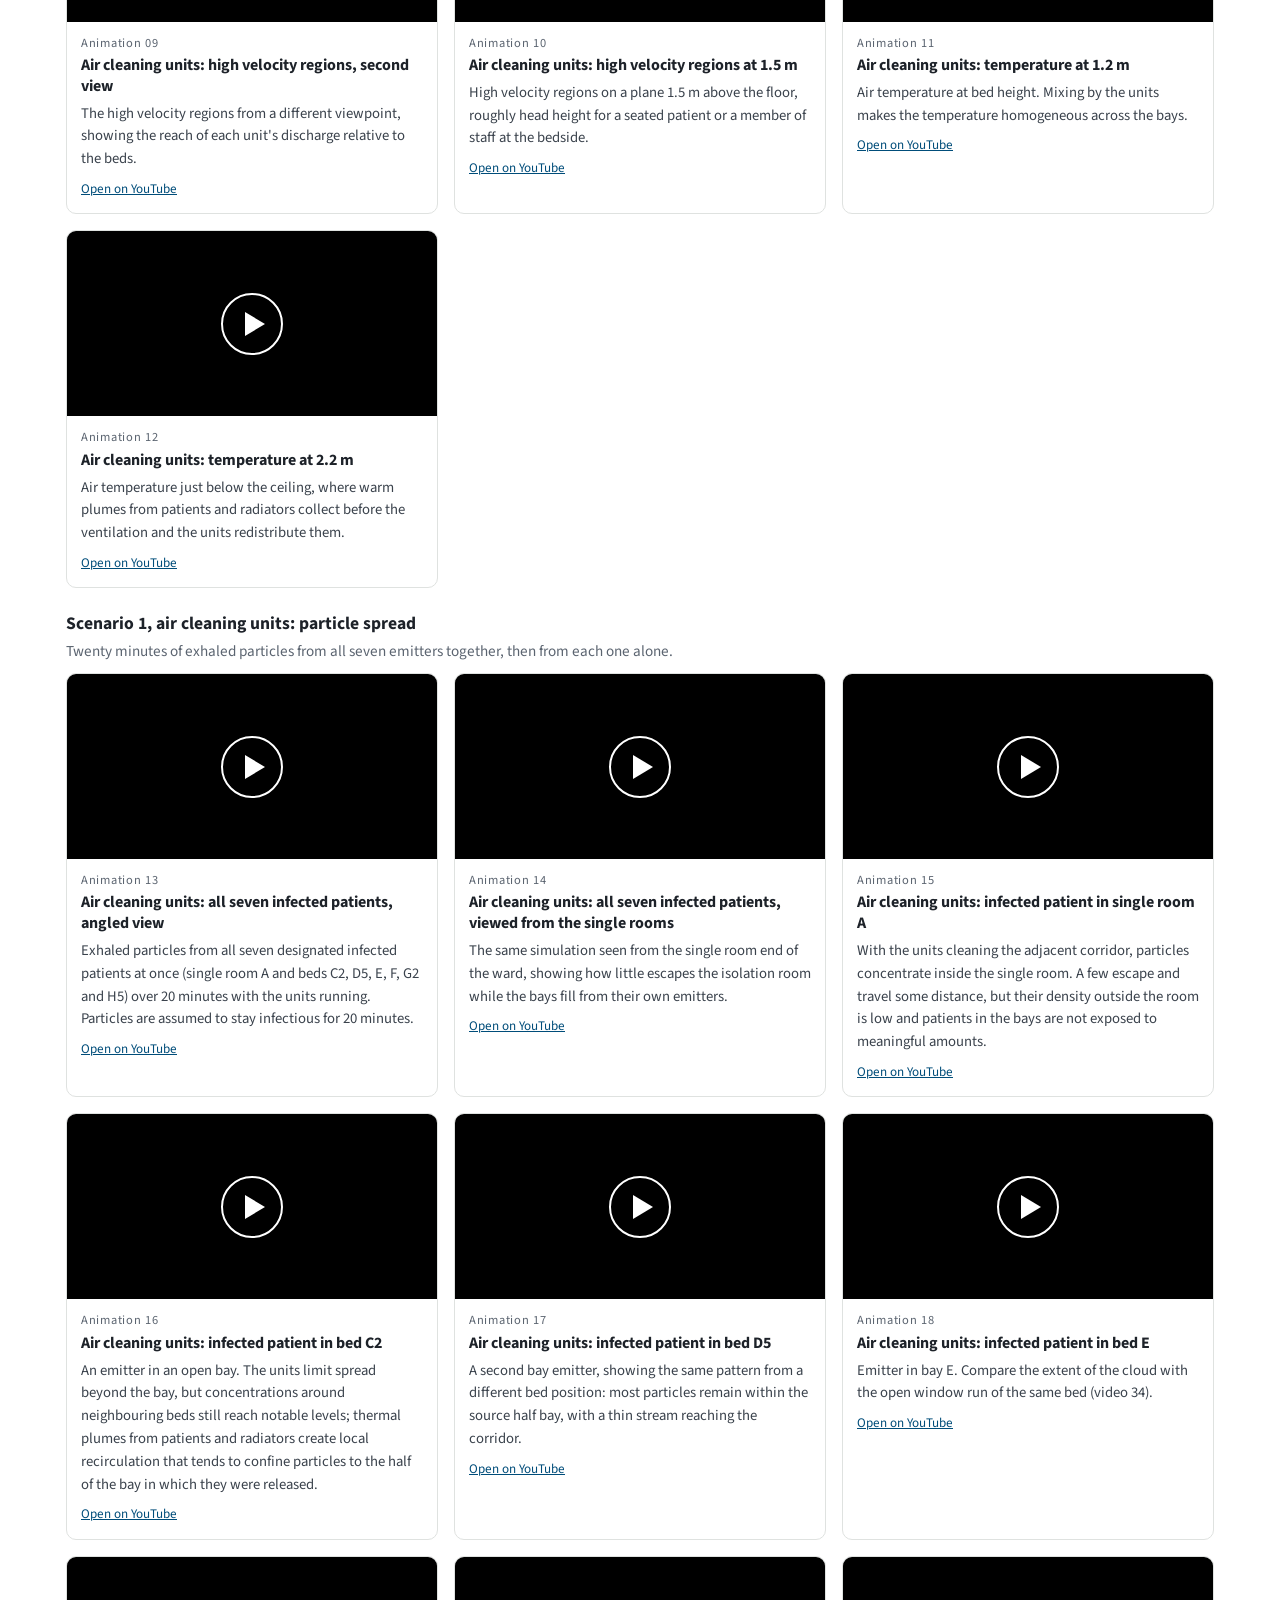
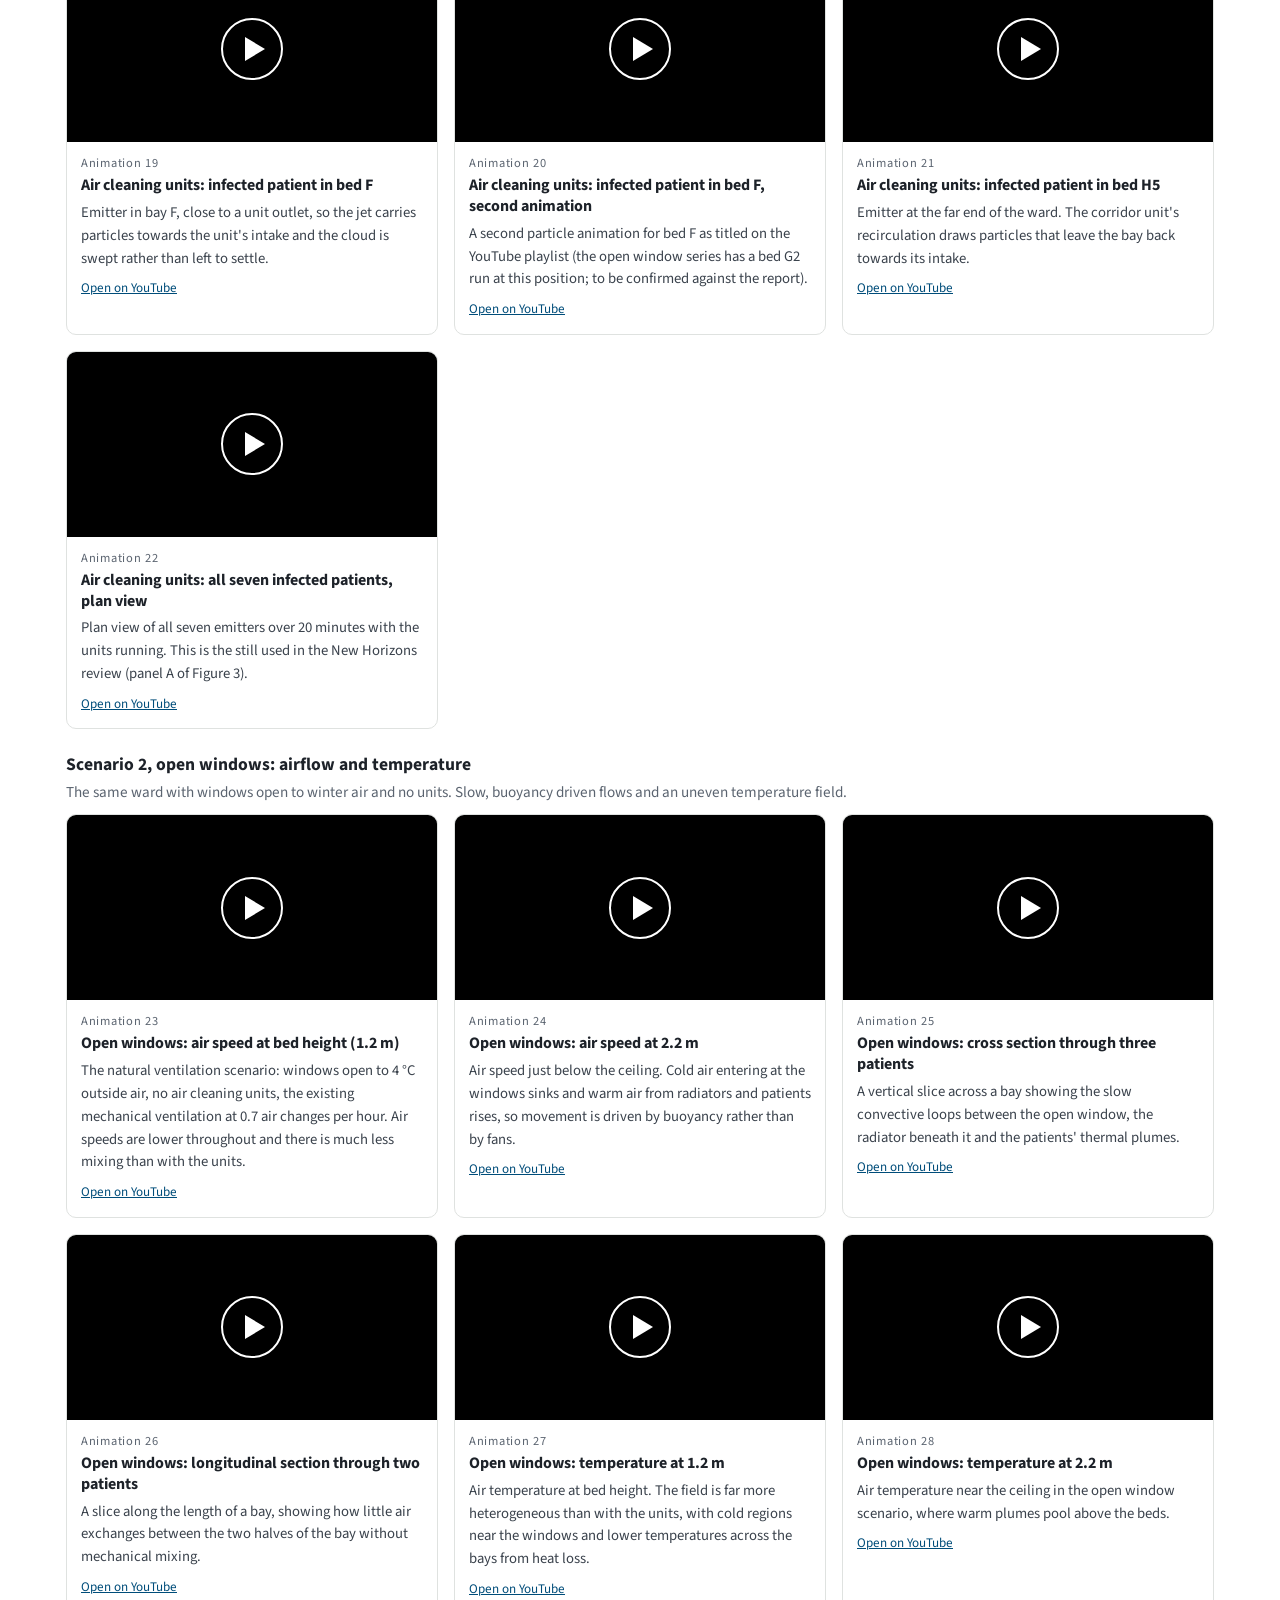
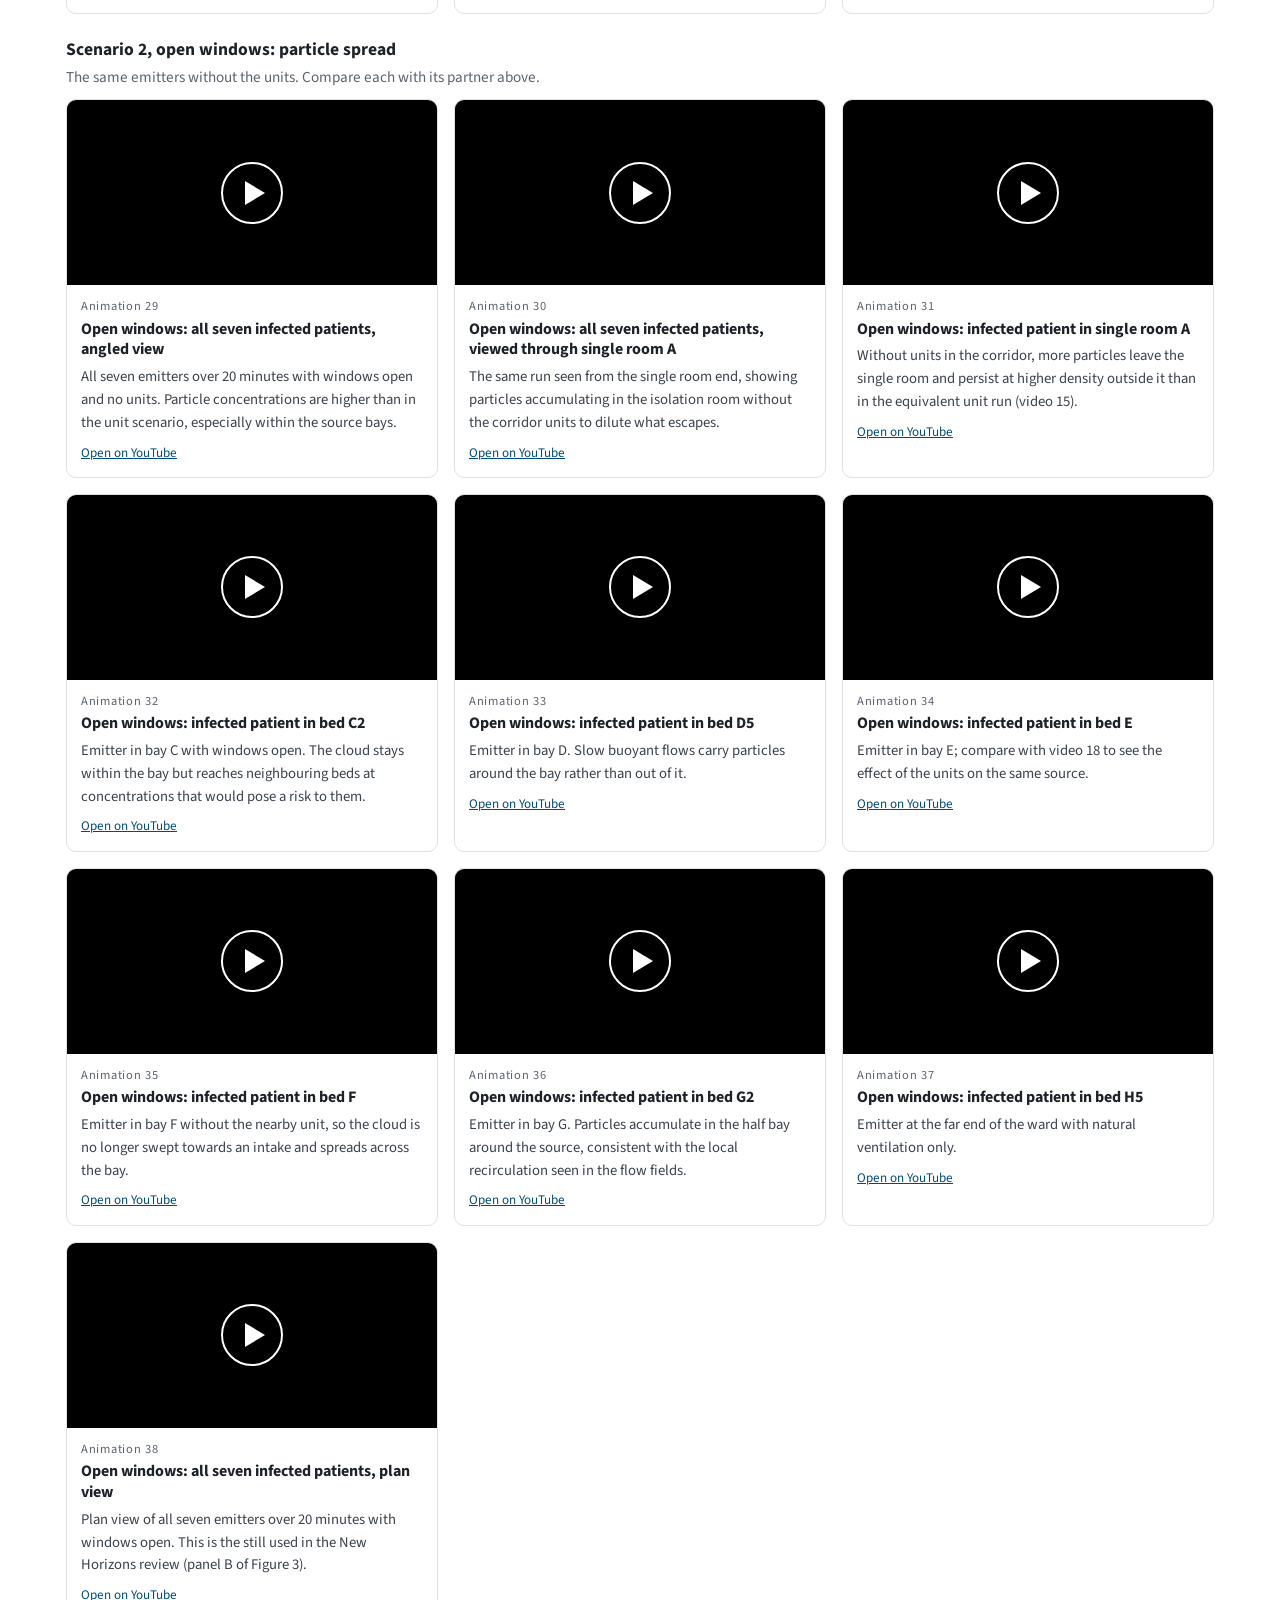
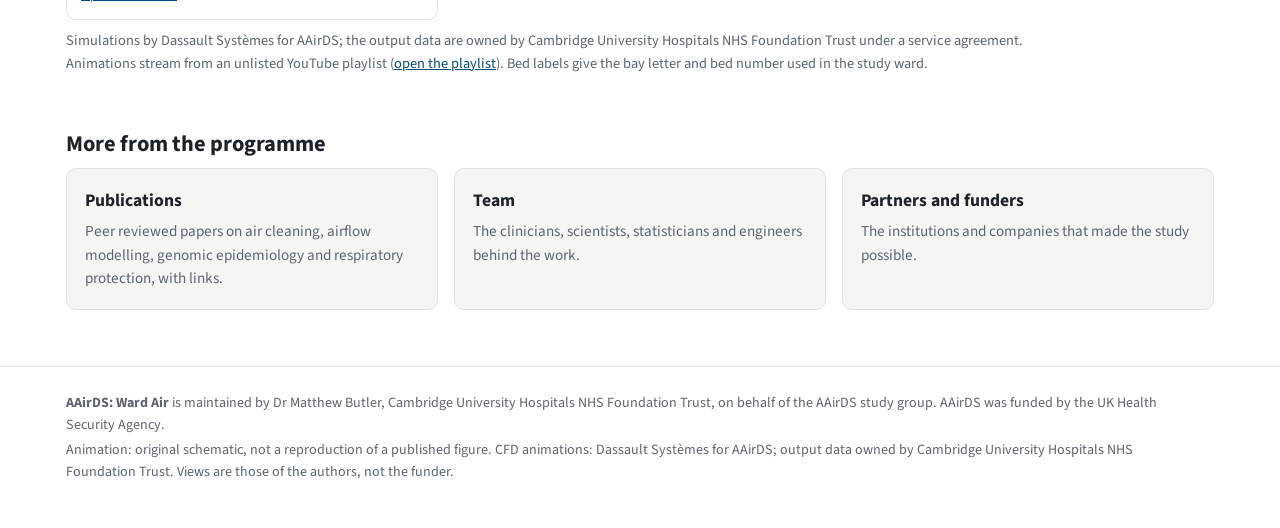
==== commit b2b2e914: "Switches inside the picture beside their devices, clear of the printed labels Co-Authored-By: Claude" ====
--- a/index.html
+++ b/index.html
@@ -25,7 +25,7 @@
 <section id="animation">
 <h2>Ward air in motion</h2>
 <p class="lede">An animated schematic of how exhaled particles leave an infected patient, travel through the air of a bay, and where ventilation, portable HEPA air cleaners, ultraviolet light and masks act. Use the controls to switch each intervention on and off.</p>
-<div class="stage"><iframe id="anim" src="animation.html?embed=1&v=2" title="Ward air in motion: animated schematic" loading="eager"></iframe></div>
+<div class="stage"><iframe id="anim" src="animation.html?embed=1&v=3" title="Ward air in motion: animated schematic" loading="eager"></iframe></div>
 <p class="caption">Schematic, not a physical simulation: particle numbers, speeds and inactivation rates are illustrative. Terminology follows the WHO 2024 consultation on pathogens that transmit through the air. <a href="animation.html">Open the animation on its own page</a>.</p>
 </section>
 
@@ -71,7 +71,7 @@
 // animation iframe height: same origin on the web, fallback ratio on file://
 const f=document.getElementById('anim');
 function fit(){try{const h=f.contentWindow.document.documentElement.scrollHeight;if(h>100){f.style.height=h+'px';return}}catch(e){}
- f.style.height=Math.round(f.clientWidth*0.5926+80)+'px'}
+ f.style.height=Math.round(f.clientWidth*0.5417+80)+'px'}
 f.addEventListener('load',fit);window.addEventListener('resize',fit);fit();
 // gallery
 const GROUPS=[
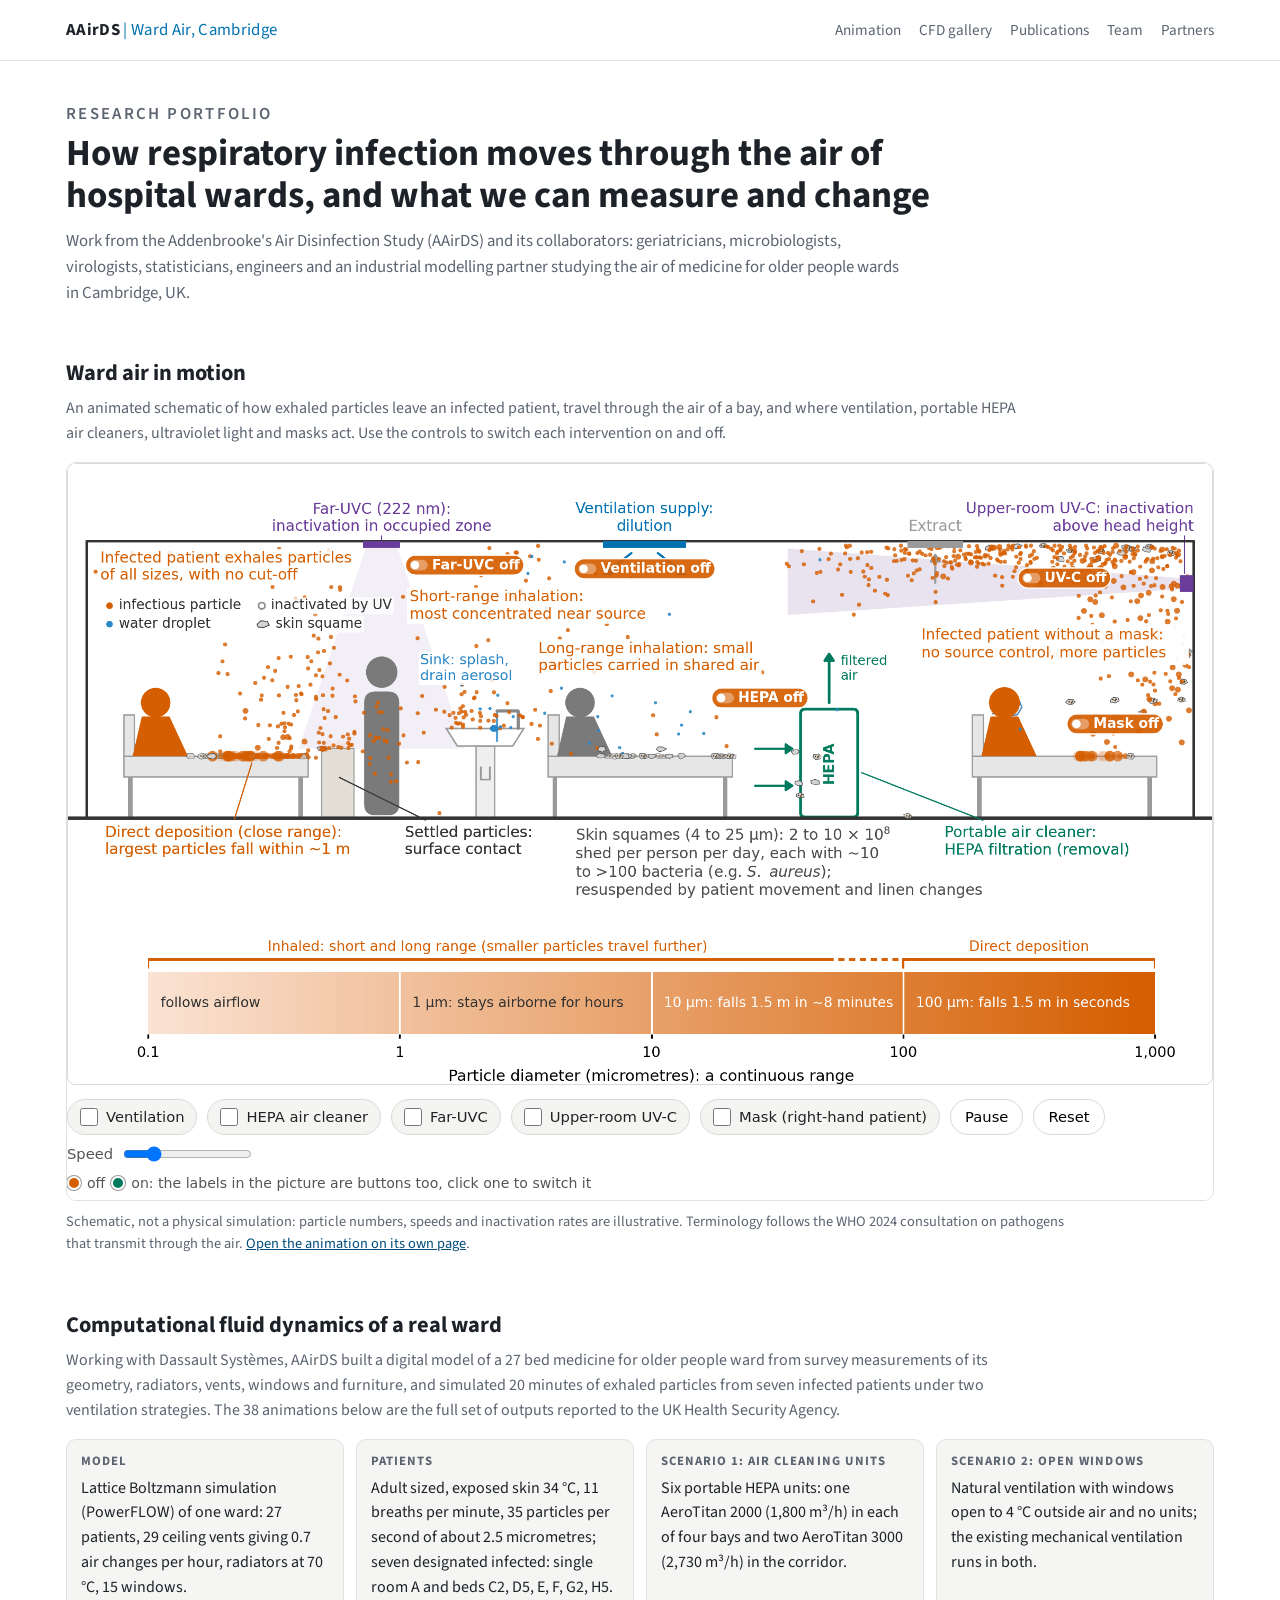
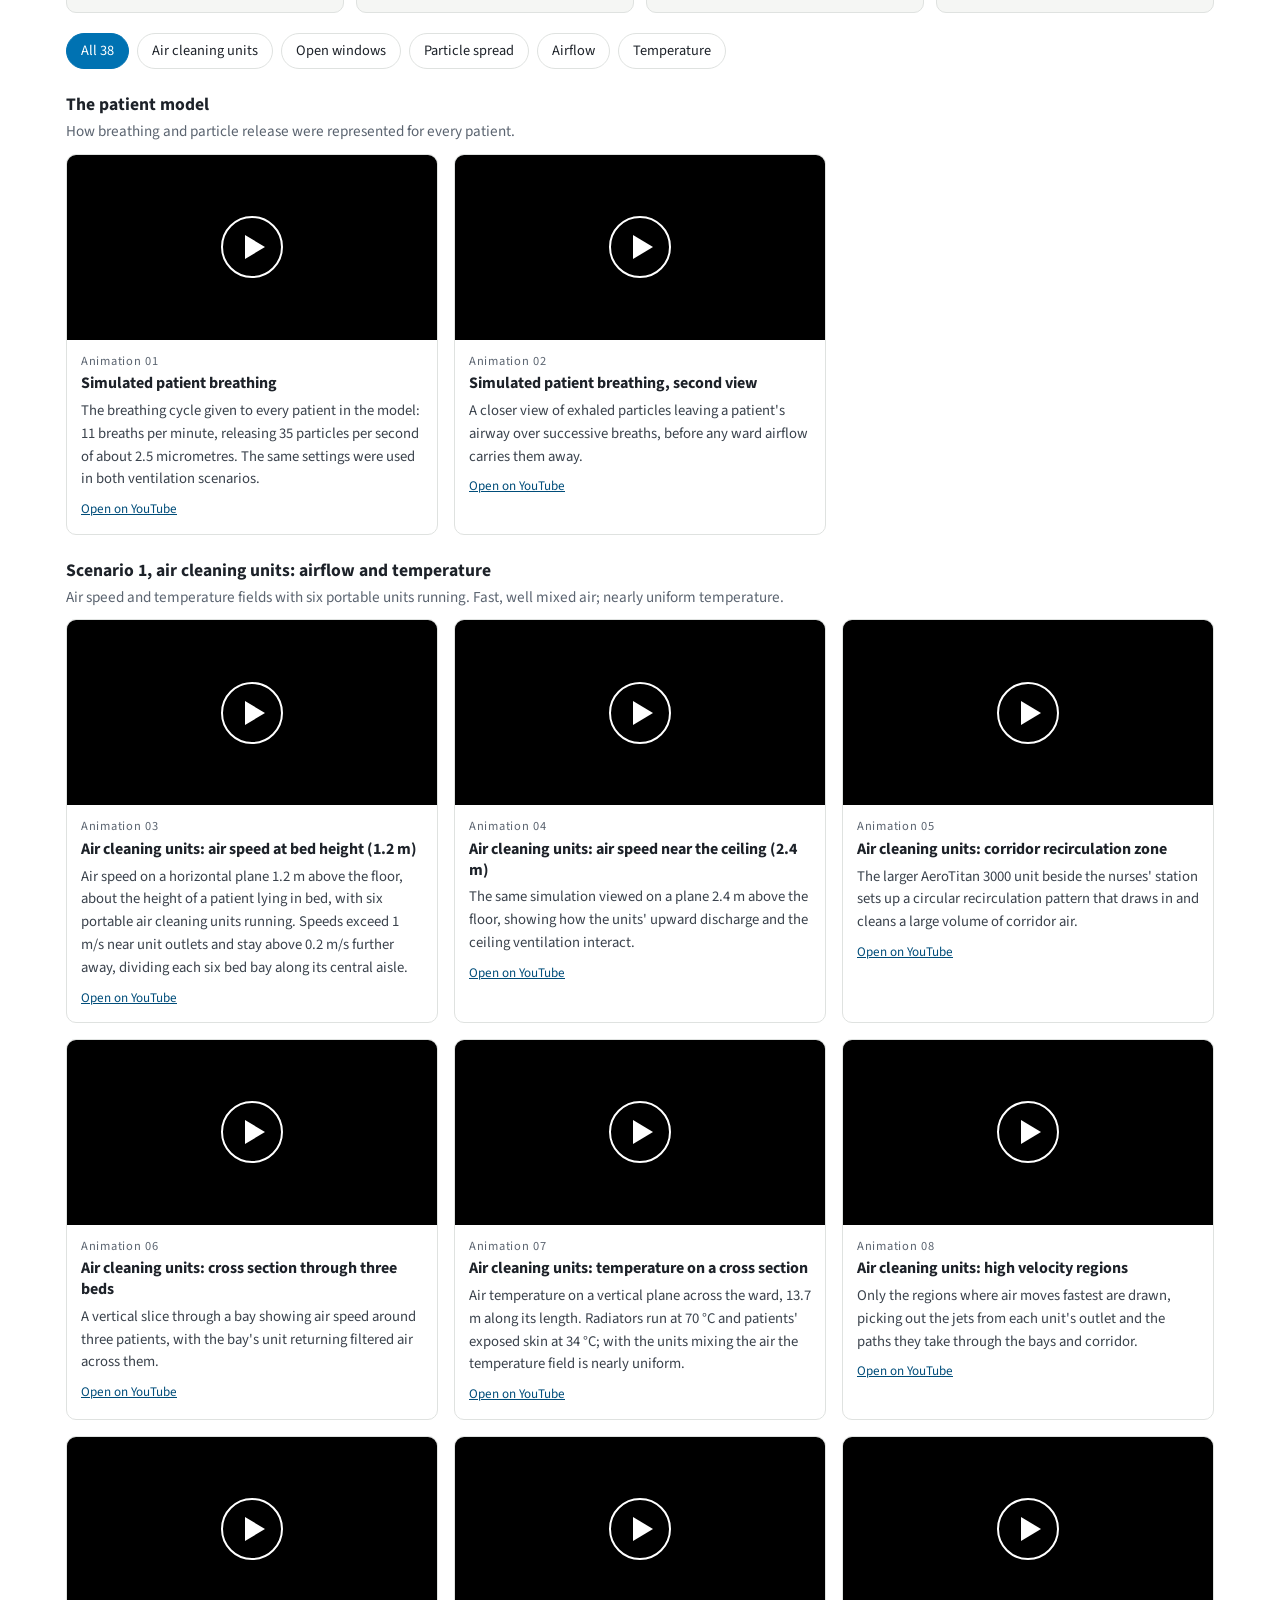
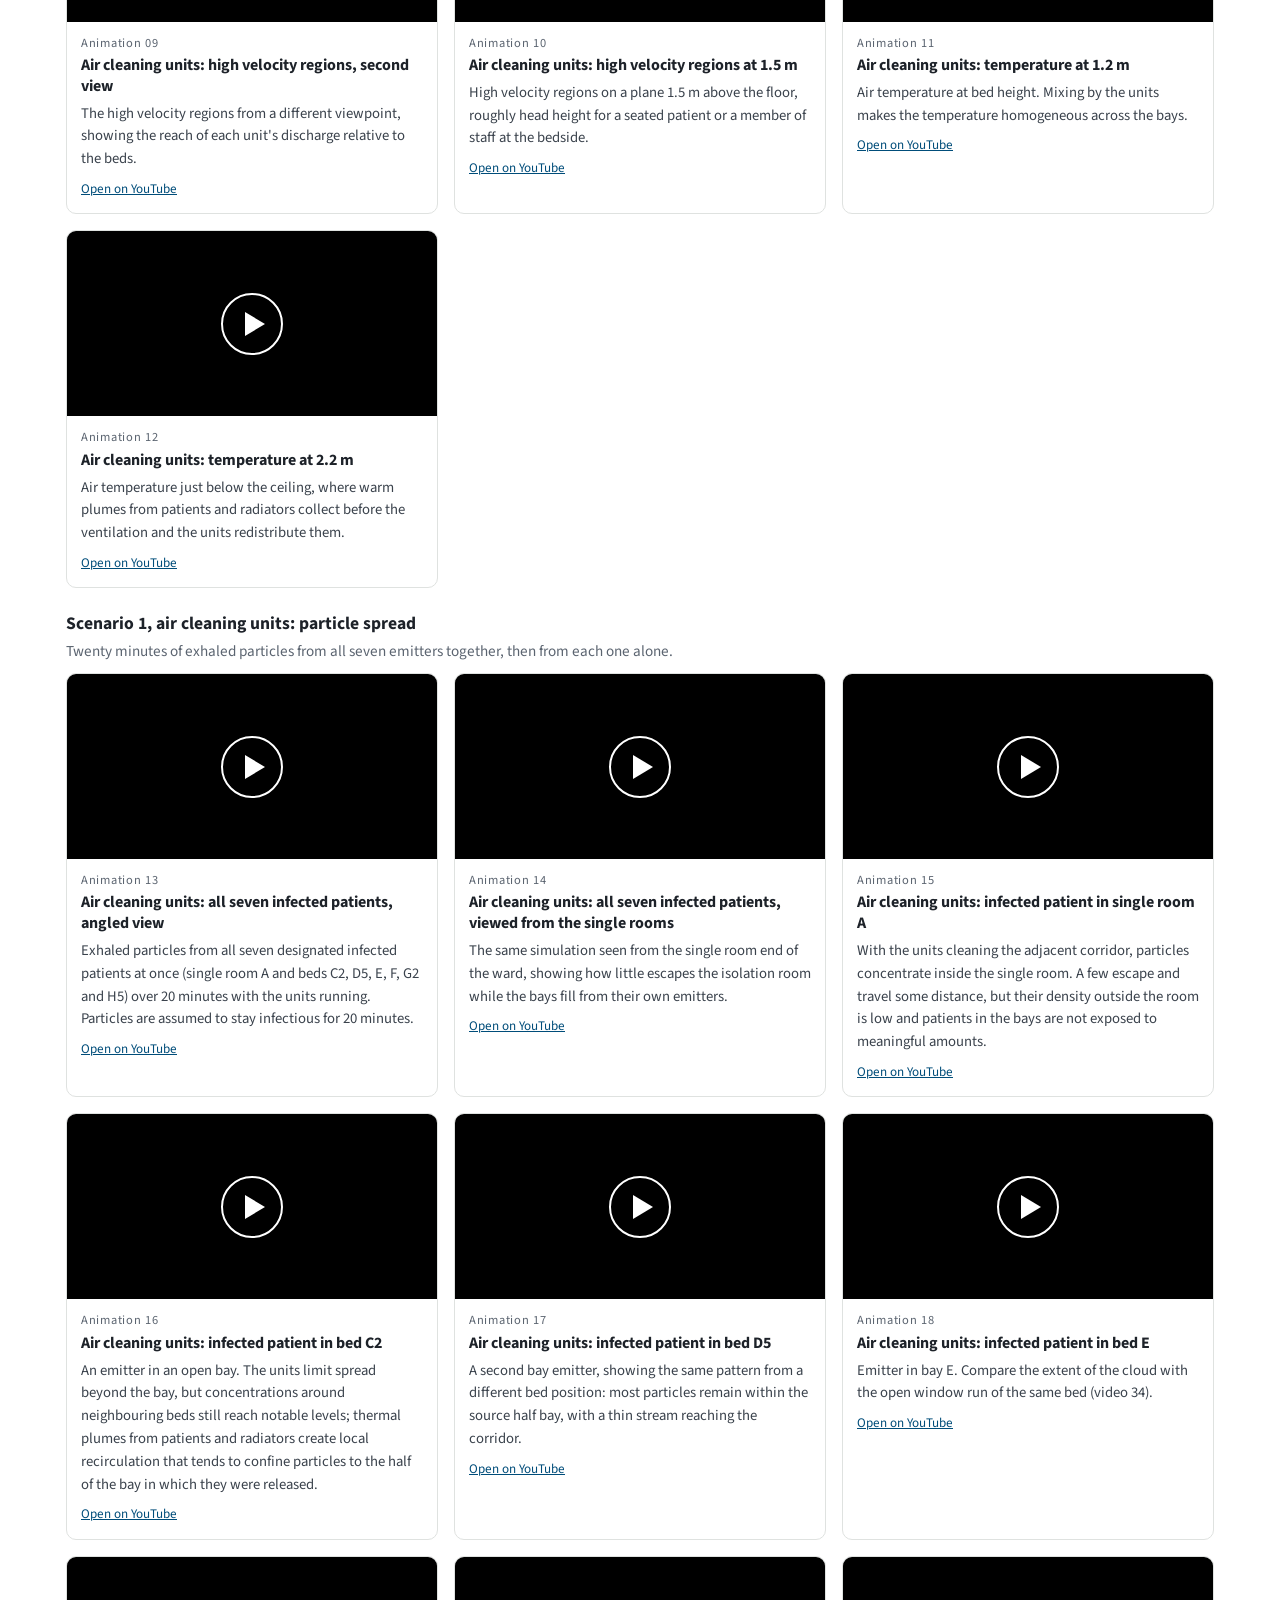
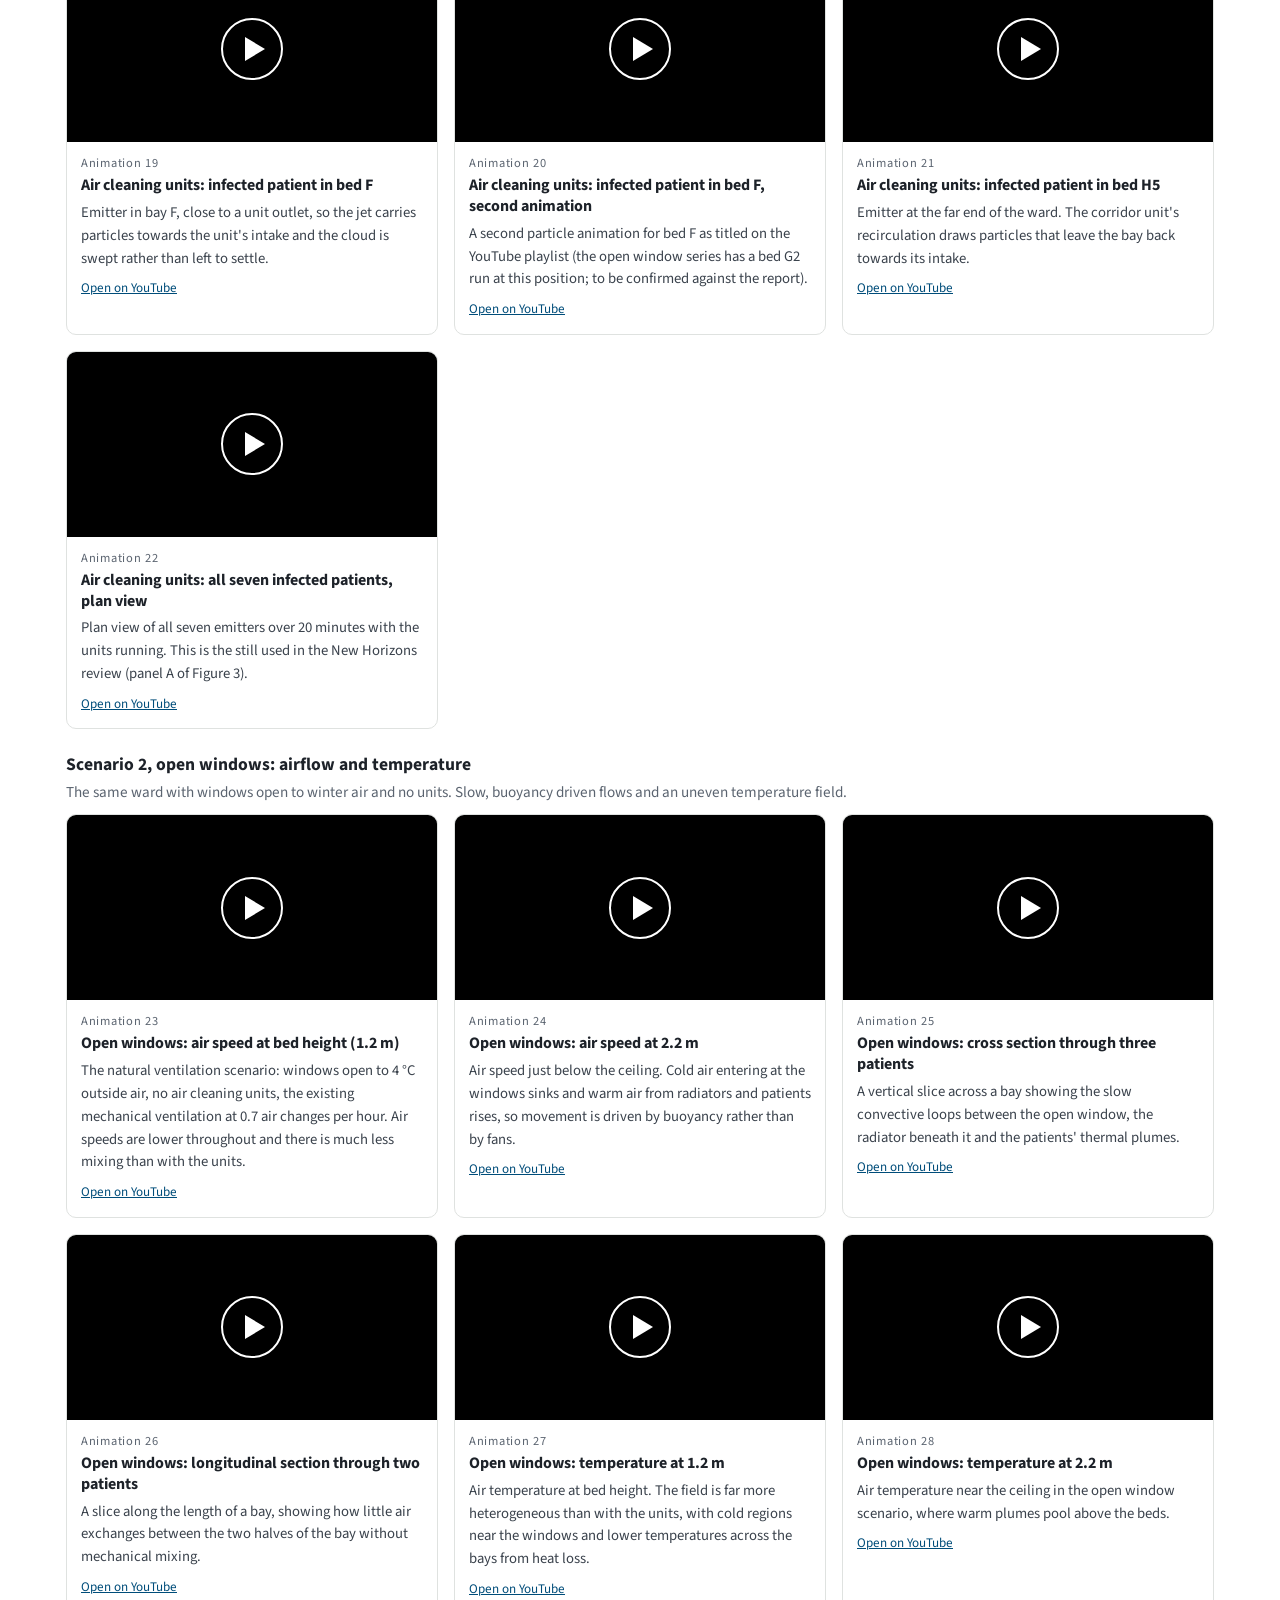
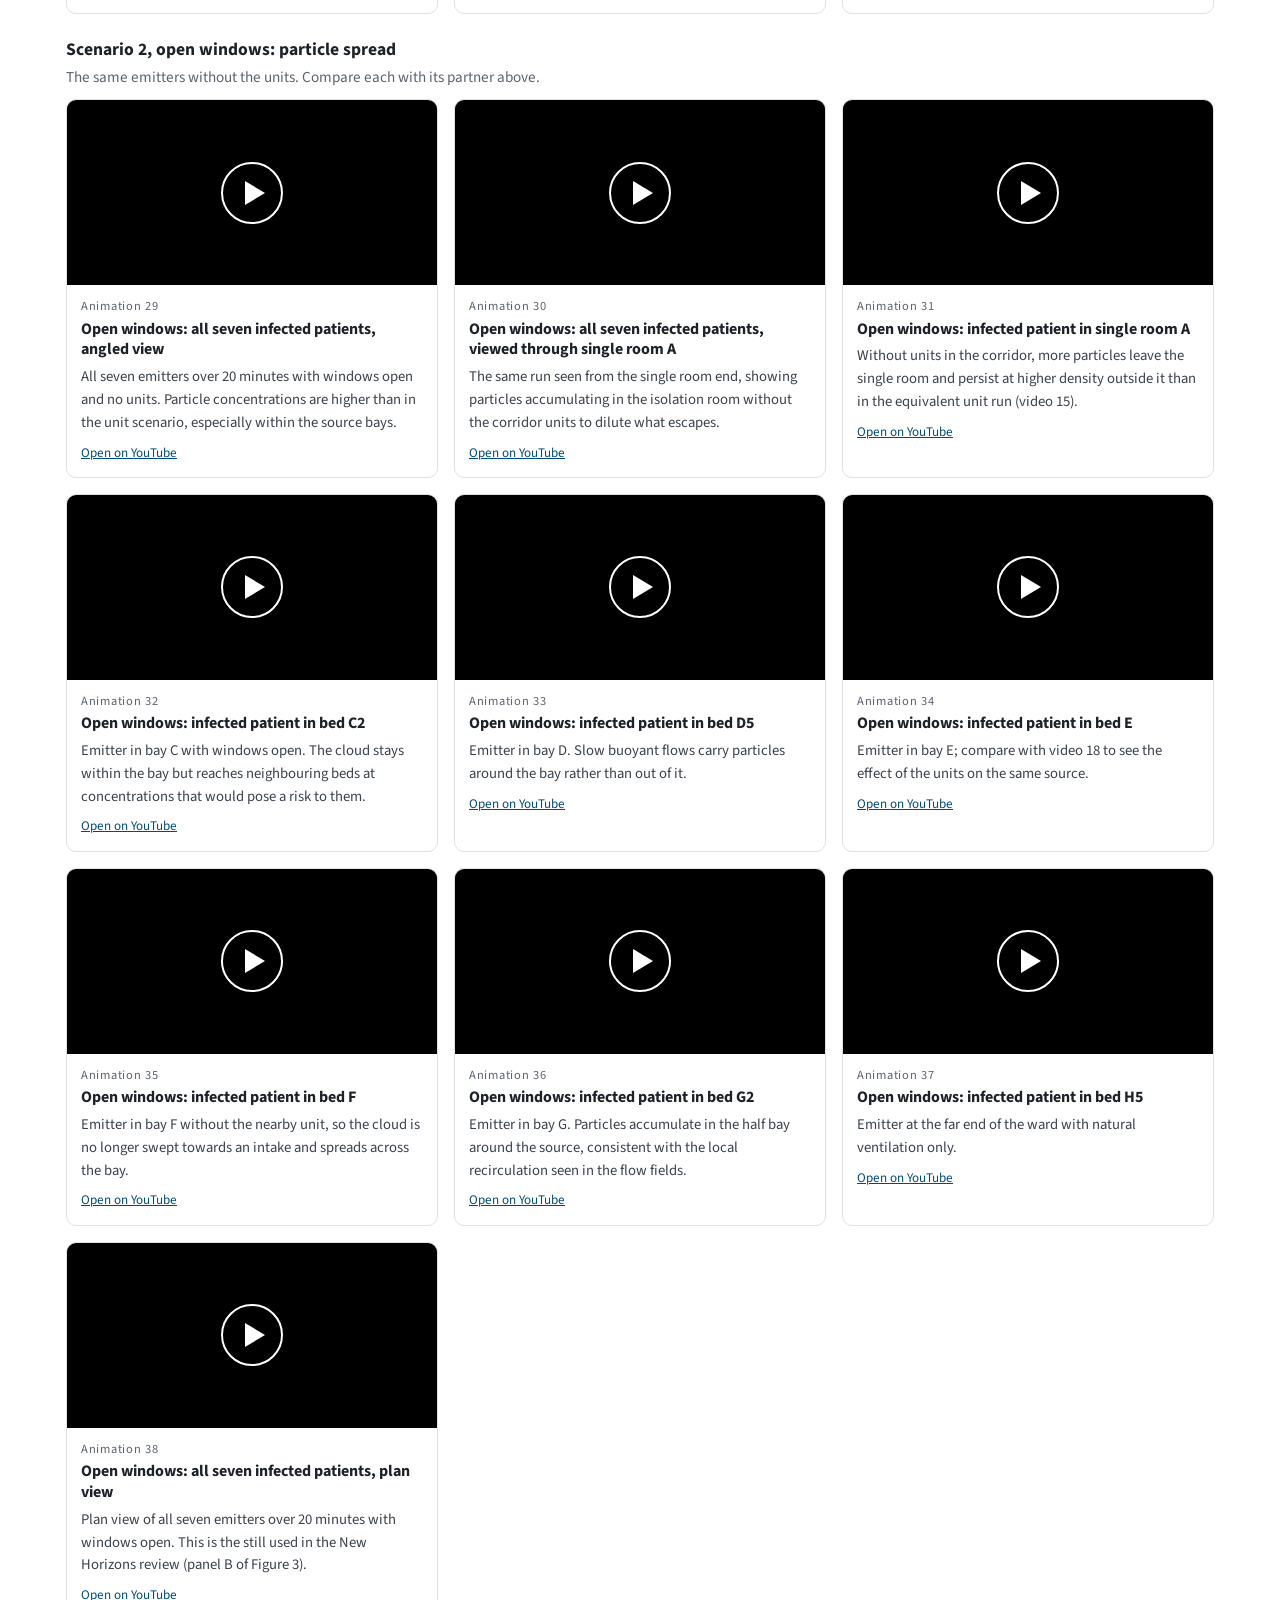
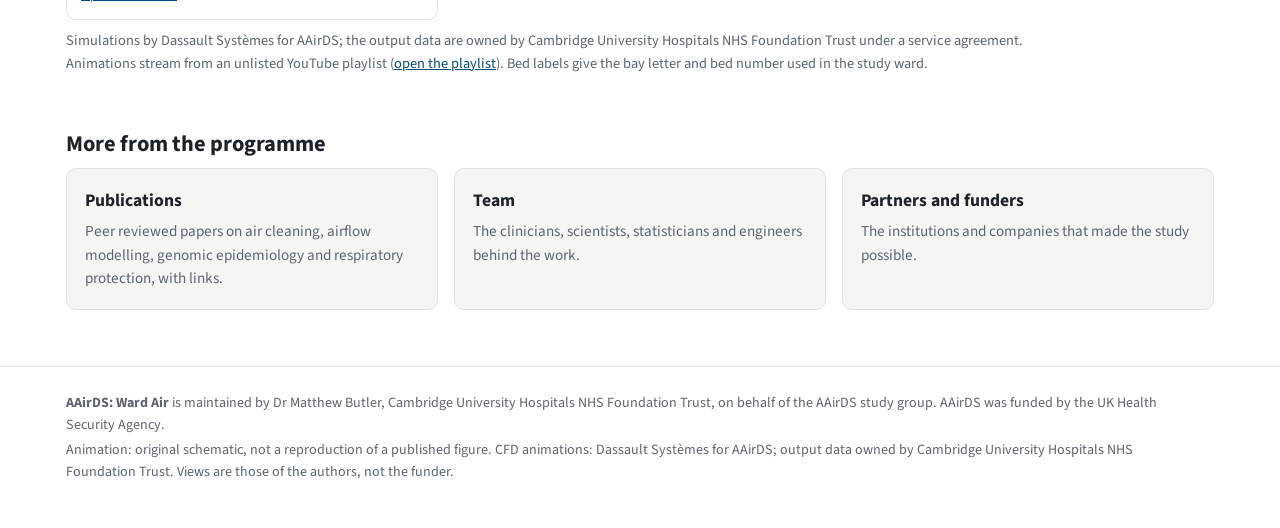
==== commit e569e129: "Animation: far-UVC inactivates settled particles, table particles are simulated (reset clears them)," ====
--- a/index.html
+++ b/index.html
@@ -25,7 +25,7 @@
 <section id="animation">
 <h2>Ward air in motion</h2>
 <p class="lede">An animated schematic of how exhaled particles leave an infected patient, travel through the air of a bay, and where ventilation, portable HEPA air cleaners, ultraviolet light and masks act. Use the controls to switch each intervention on and off.</p>
-<div class="stage"><iframe id="anim" src="animation.html?embed=1&v=3" title="Ward air in motion: animated schematic" loading="eager"></iframe></div>
+<div class="stage"><iframe id="anim" src="animation.html?embed=1&v=5" title="Ward air in motion: animated schematic" loading="eager"></iframe></div>
 <p class="caption">Schematic, not a physical simulation: particle numbers, speeds and inactivation rates are illustrative. Terminology follows the WHO 2024 consultation on pathogens that transmit through the air. <a href="animation.html">Open the animation on its own page</a>.</p>
 </section>
 
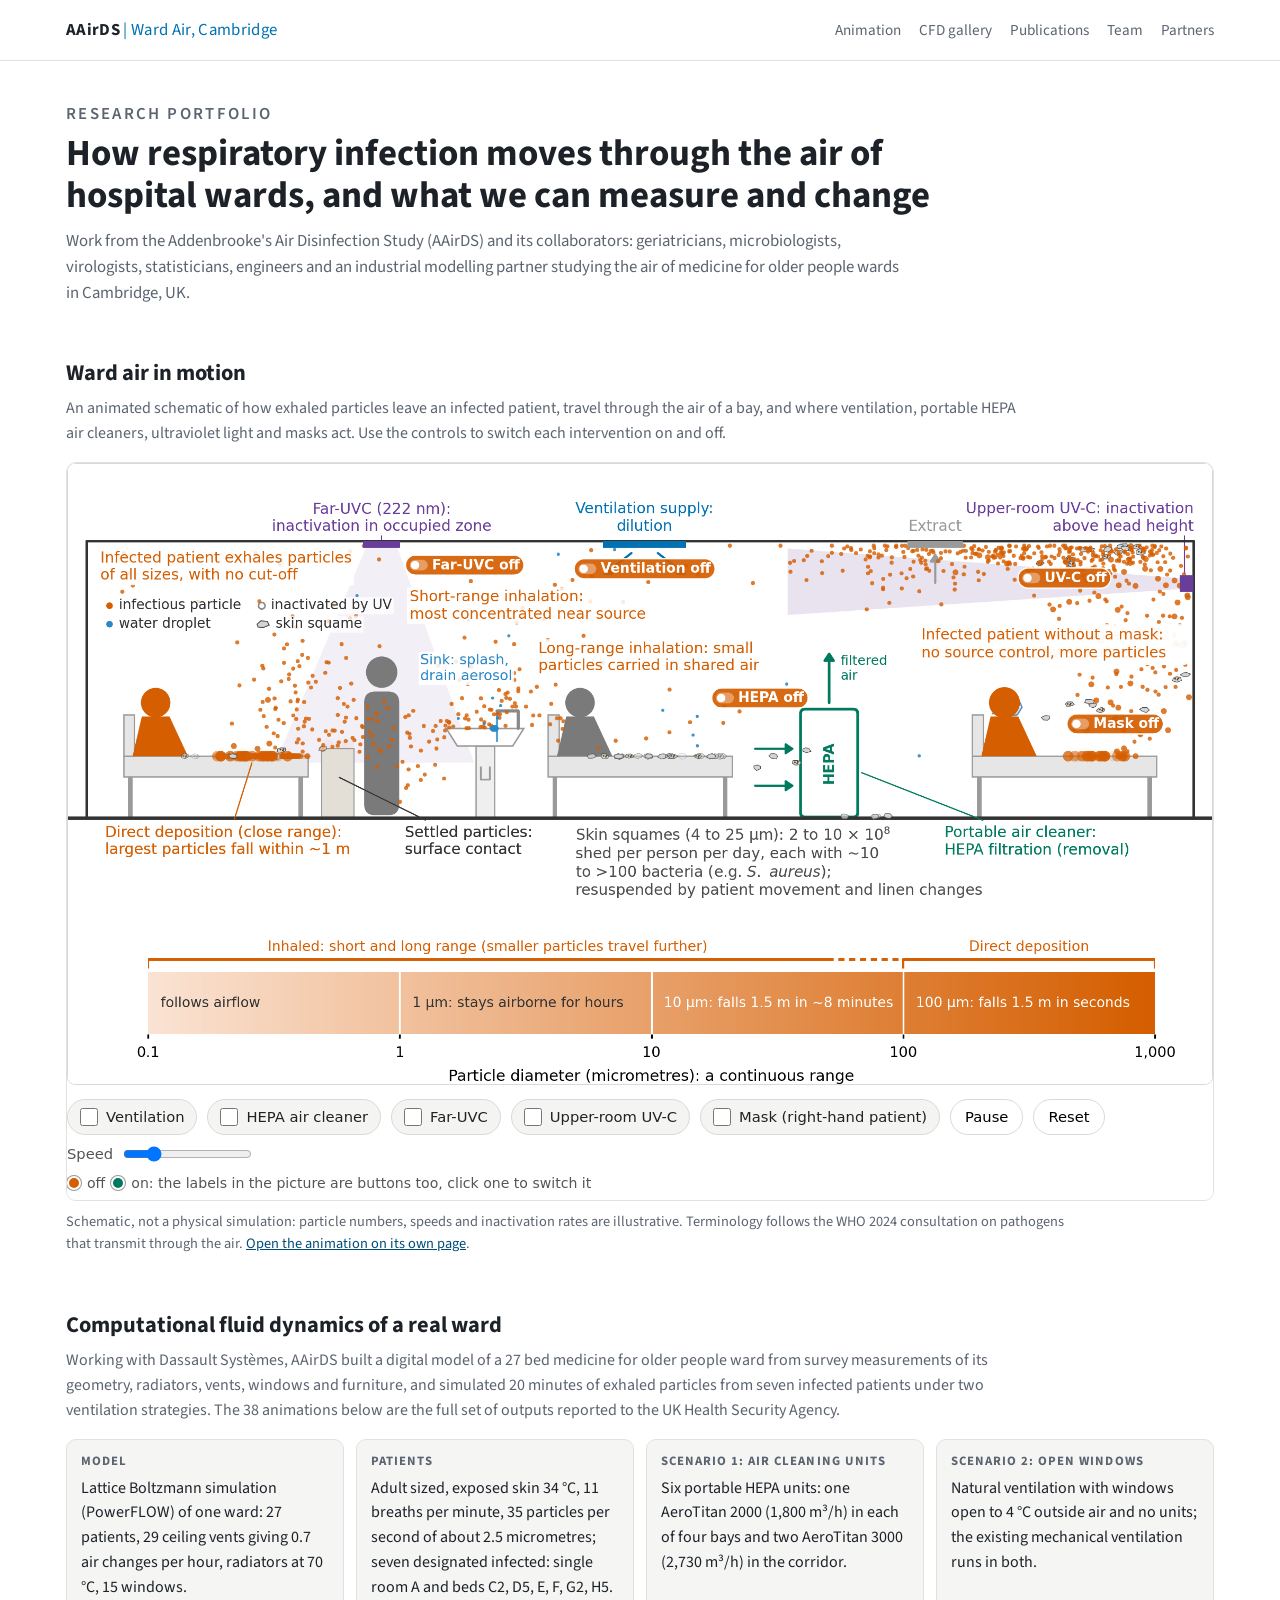
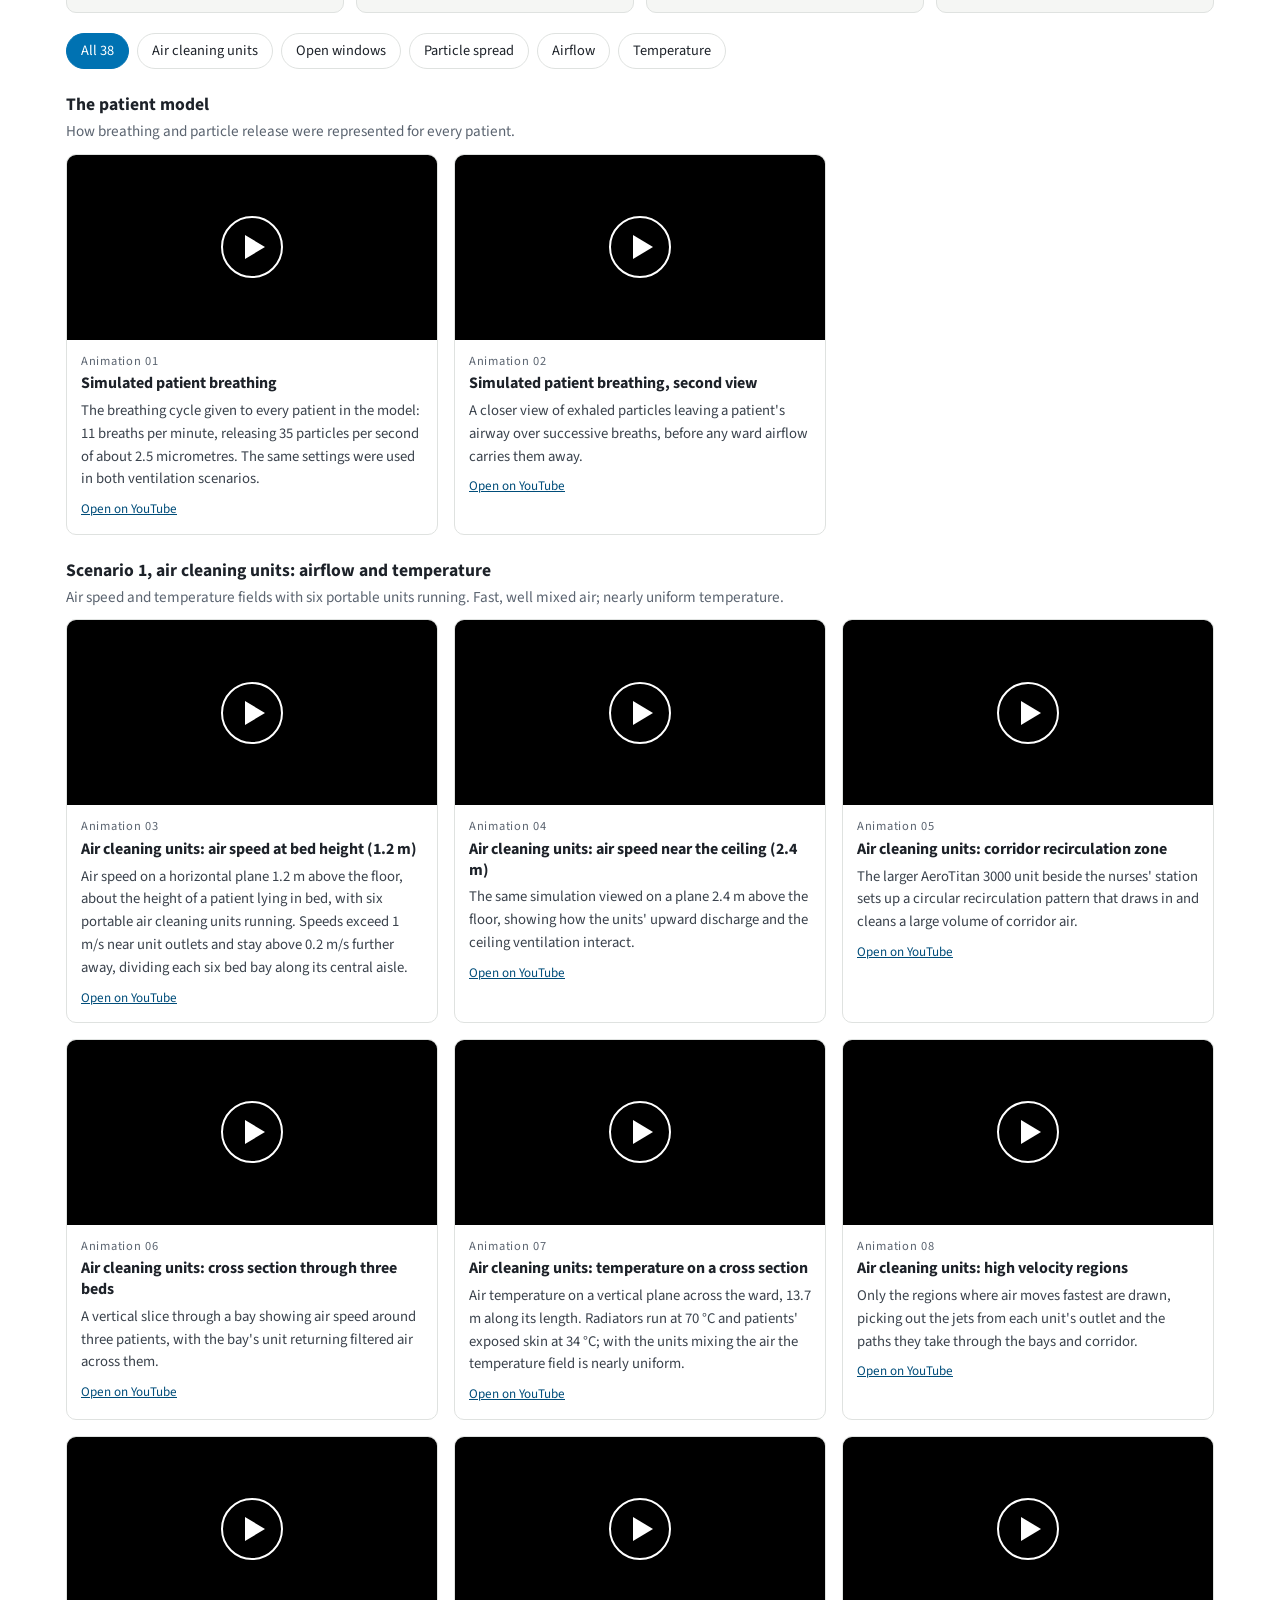
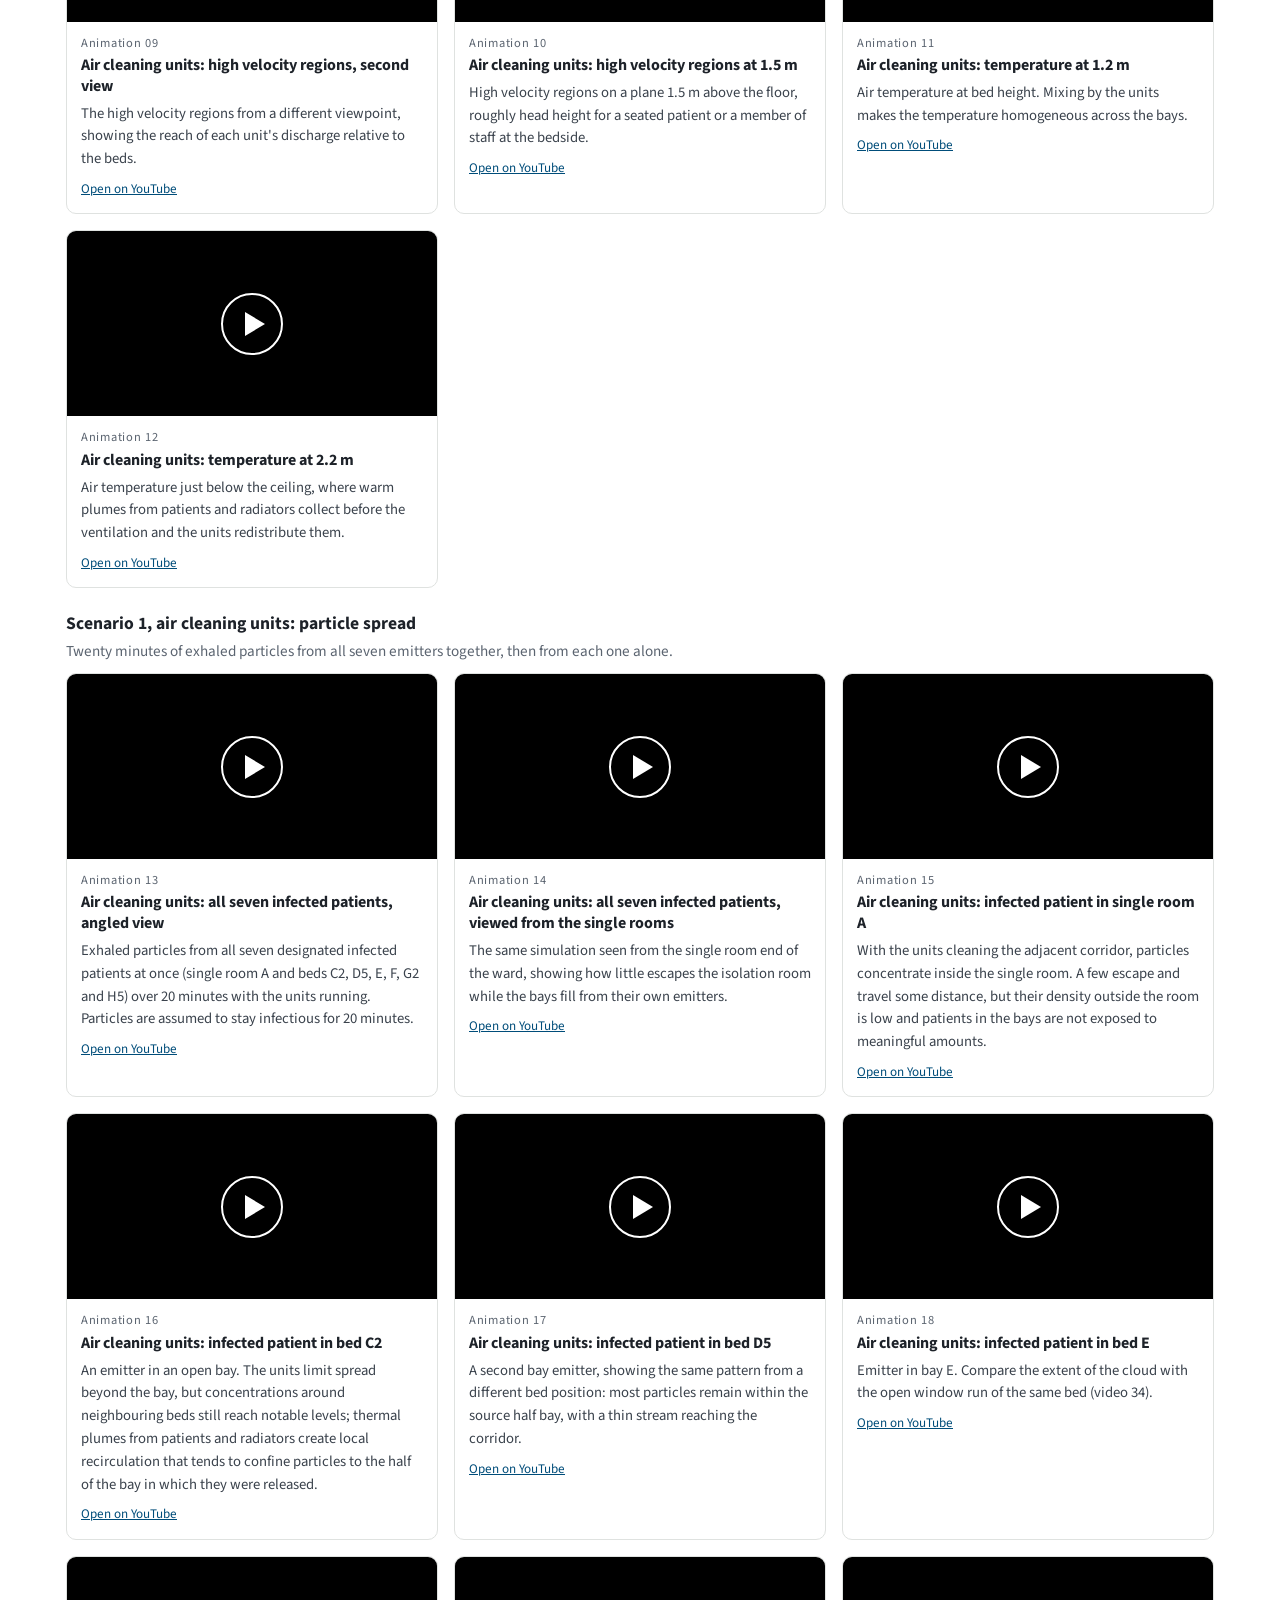
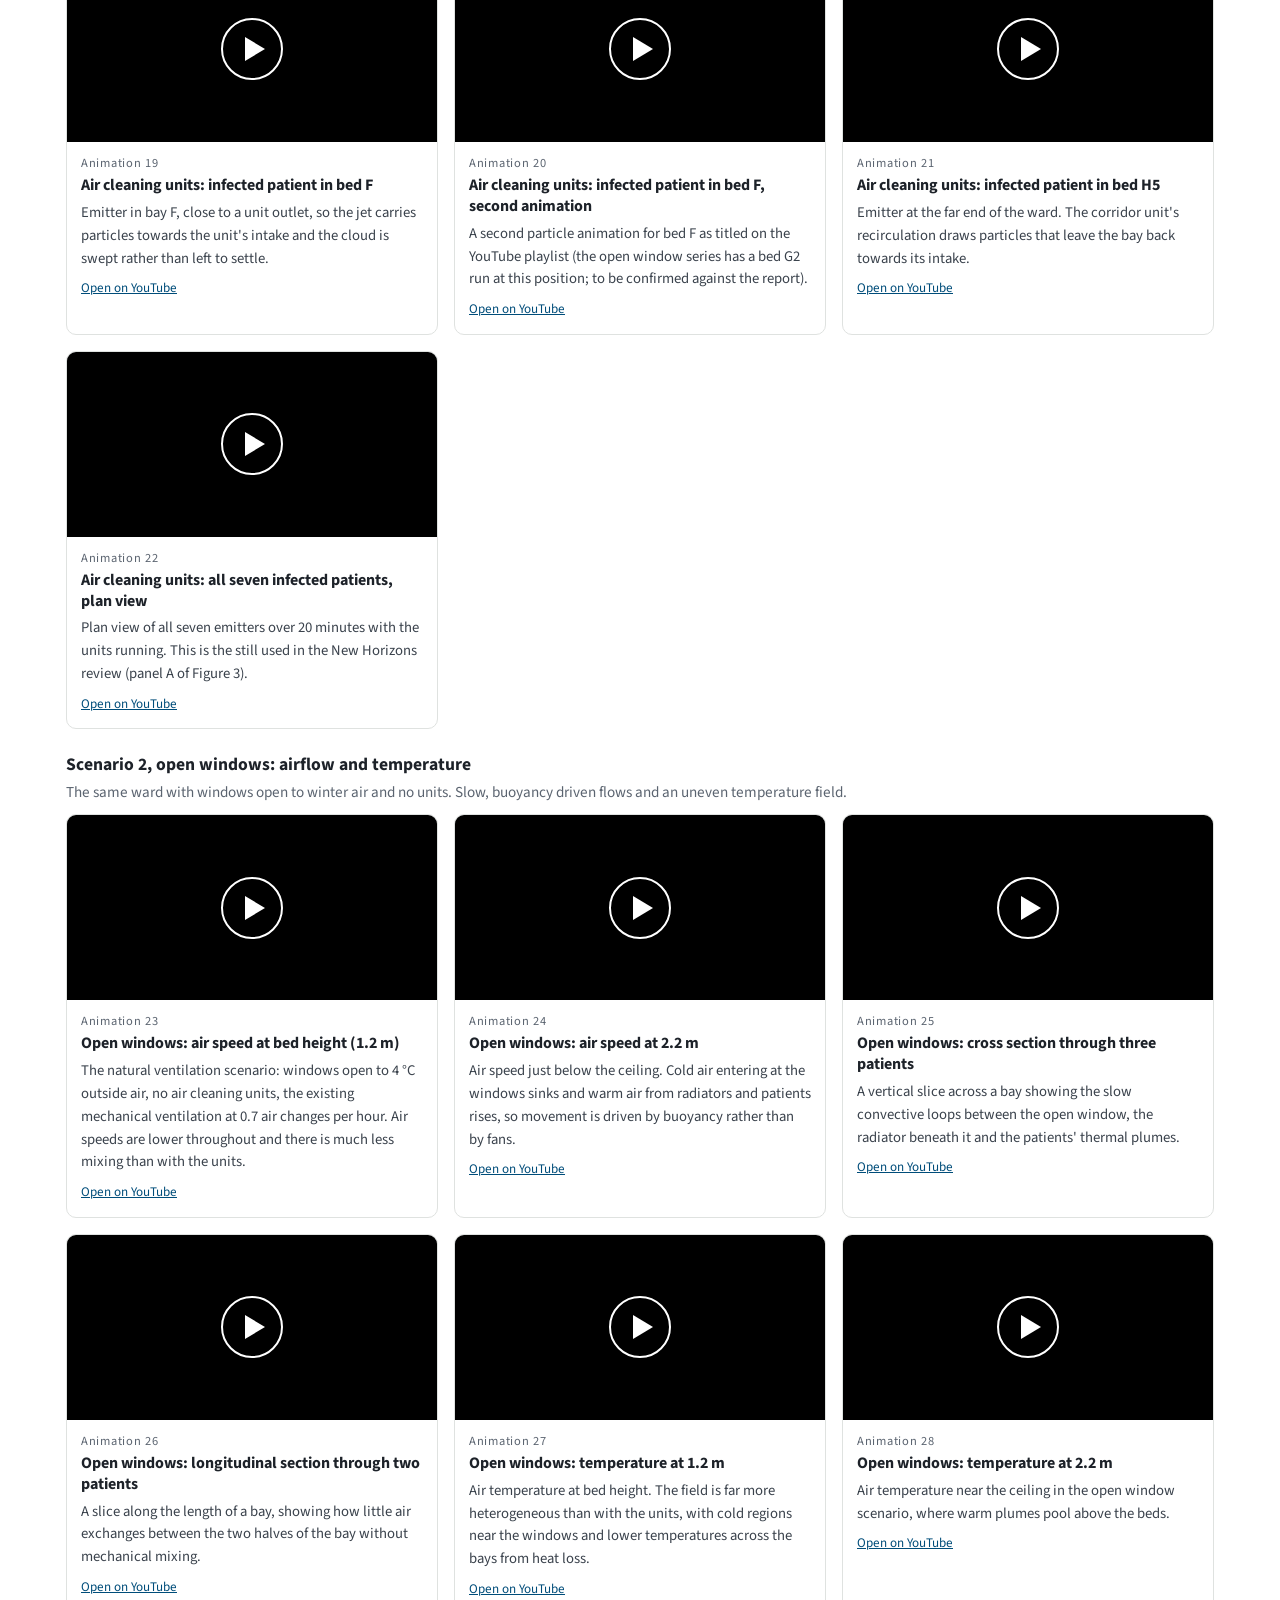
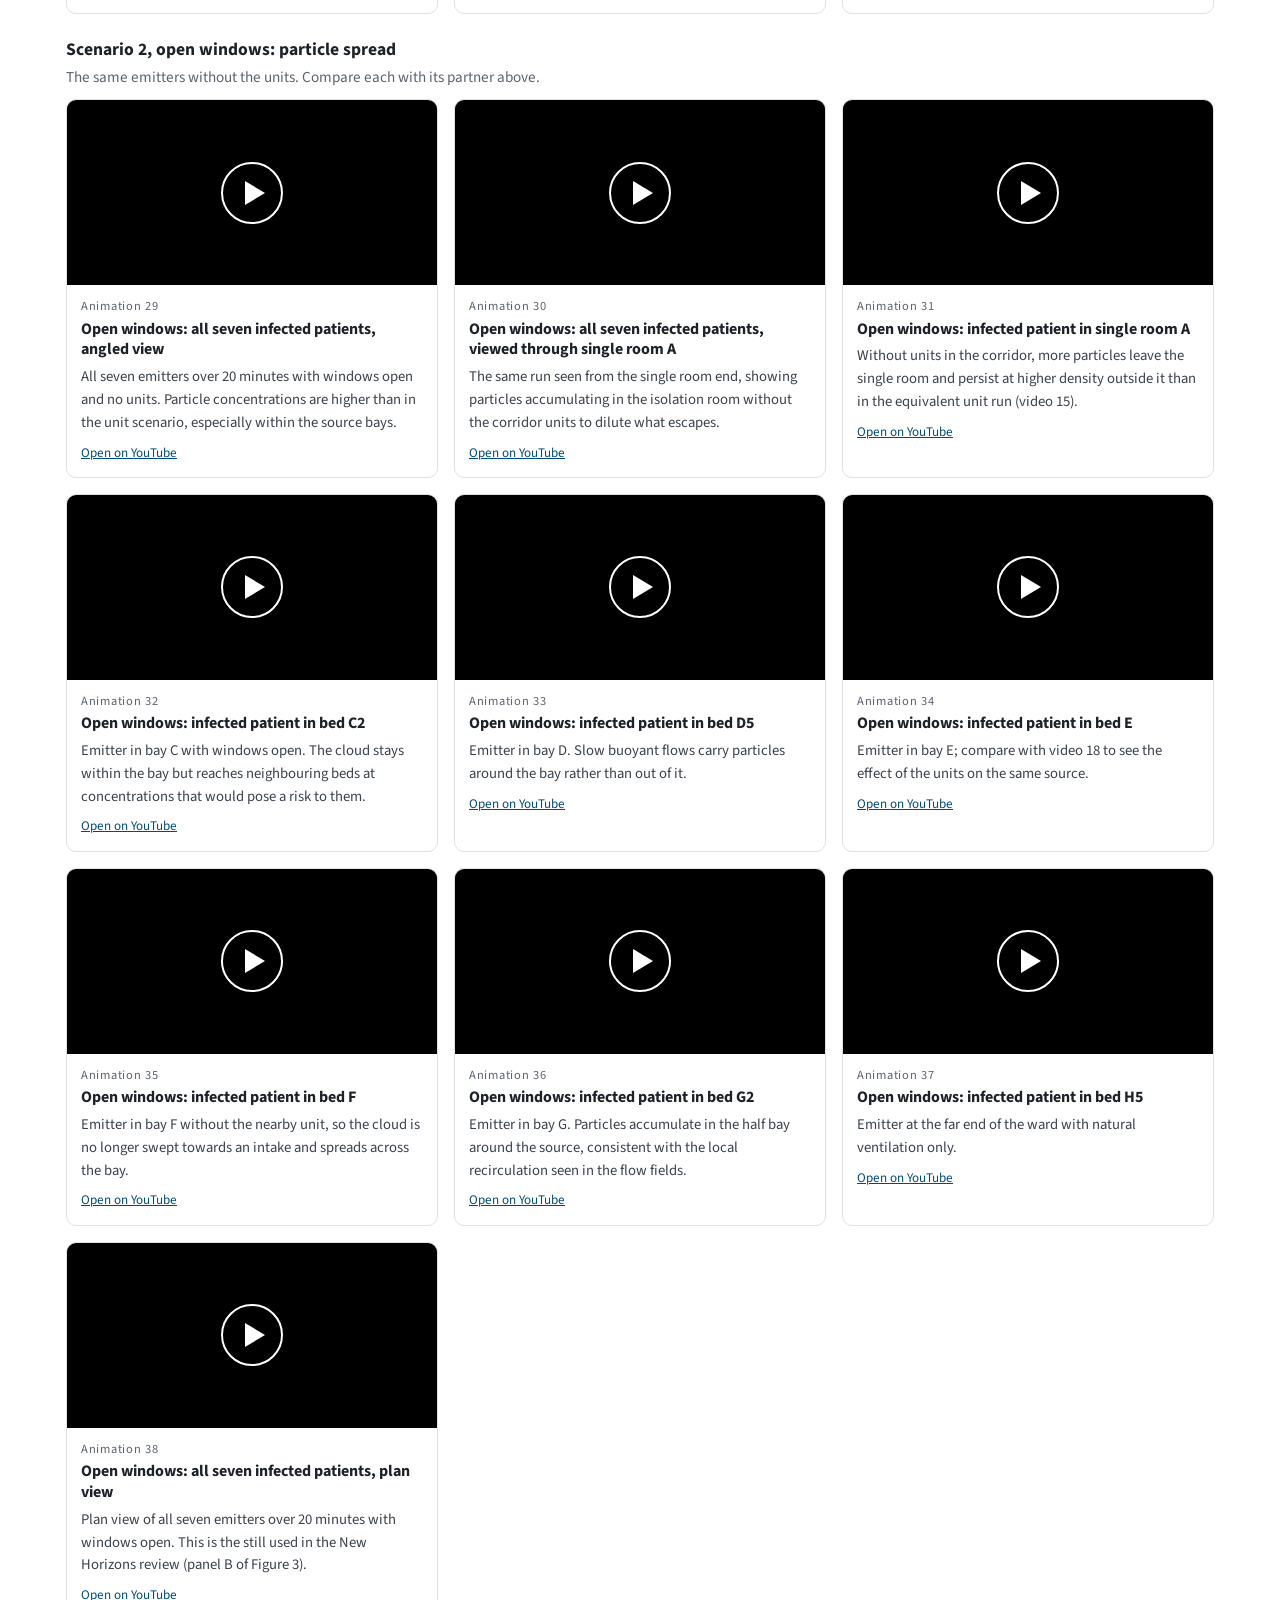
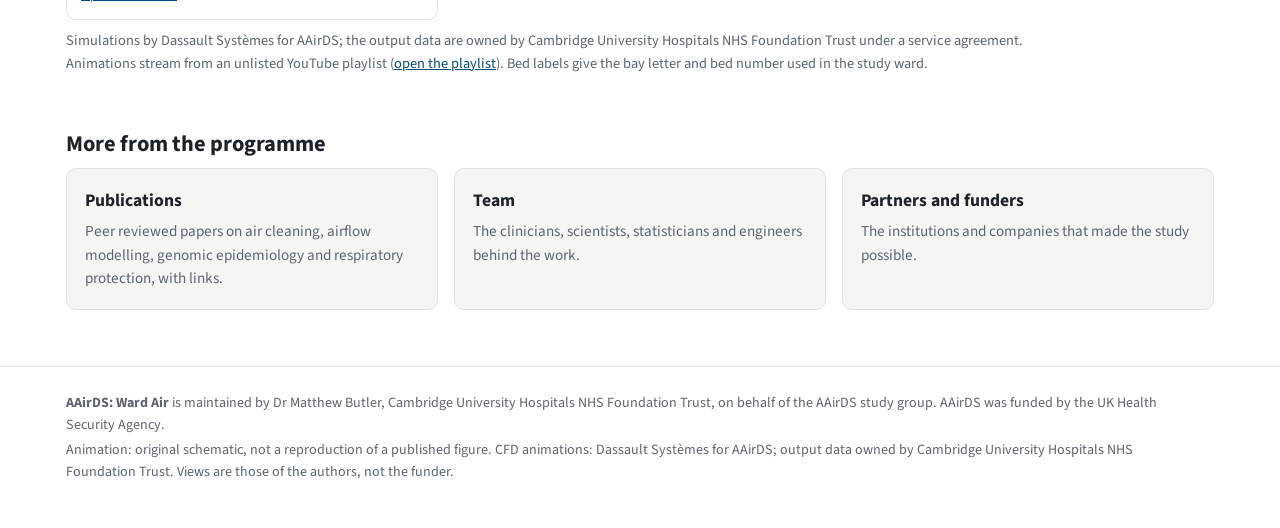
==== commit 28fc9cae: "Far-UVC wedge reaches the end of the bed in the animation so settled particles there are inactivated" ====
--- a/index.html
+++ b/index.html
@@ -25,7 +25,7 @@
 <section id="animation">
 <h2>Ward air in motion</h2>
 <p class="lede">An animated schematic of how exhaled particles leave an infected patient, travel through the air of a bay, and where ventilation, portable HEPA air cleaners, ultraviolet light and masks act. Use the controls to switch each intervention on and off.</p>
-<div class="stage"><iframe id="anim" src="animation.html?embed=1&v=5" title="Ward air in motion: animated schematic" loading="eager"></iframe></div>
+<div class="stage"><iframe id="anim" src="animation.html?embed=1&v=6" title="Ward air in motion: animated schematic" loading="eager"></iframe></div>
 <p class="caption">Schematic, not a physical simulation: particle numbers, speeds and inactivation rates are illustrative. Terminology follows the WHO 2024 consultation on pathogens that transmit through the air. <a href="animation.html">Open the animation on its own page</a>.</p>
 </section>
 
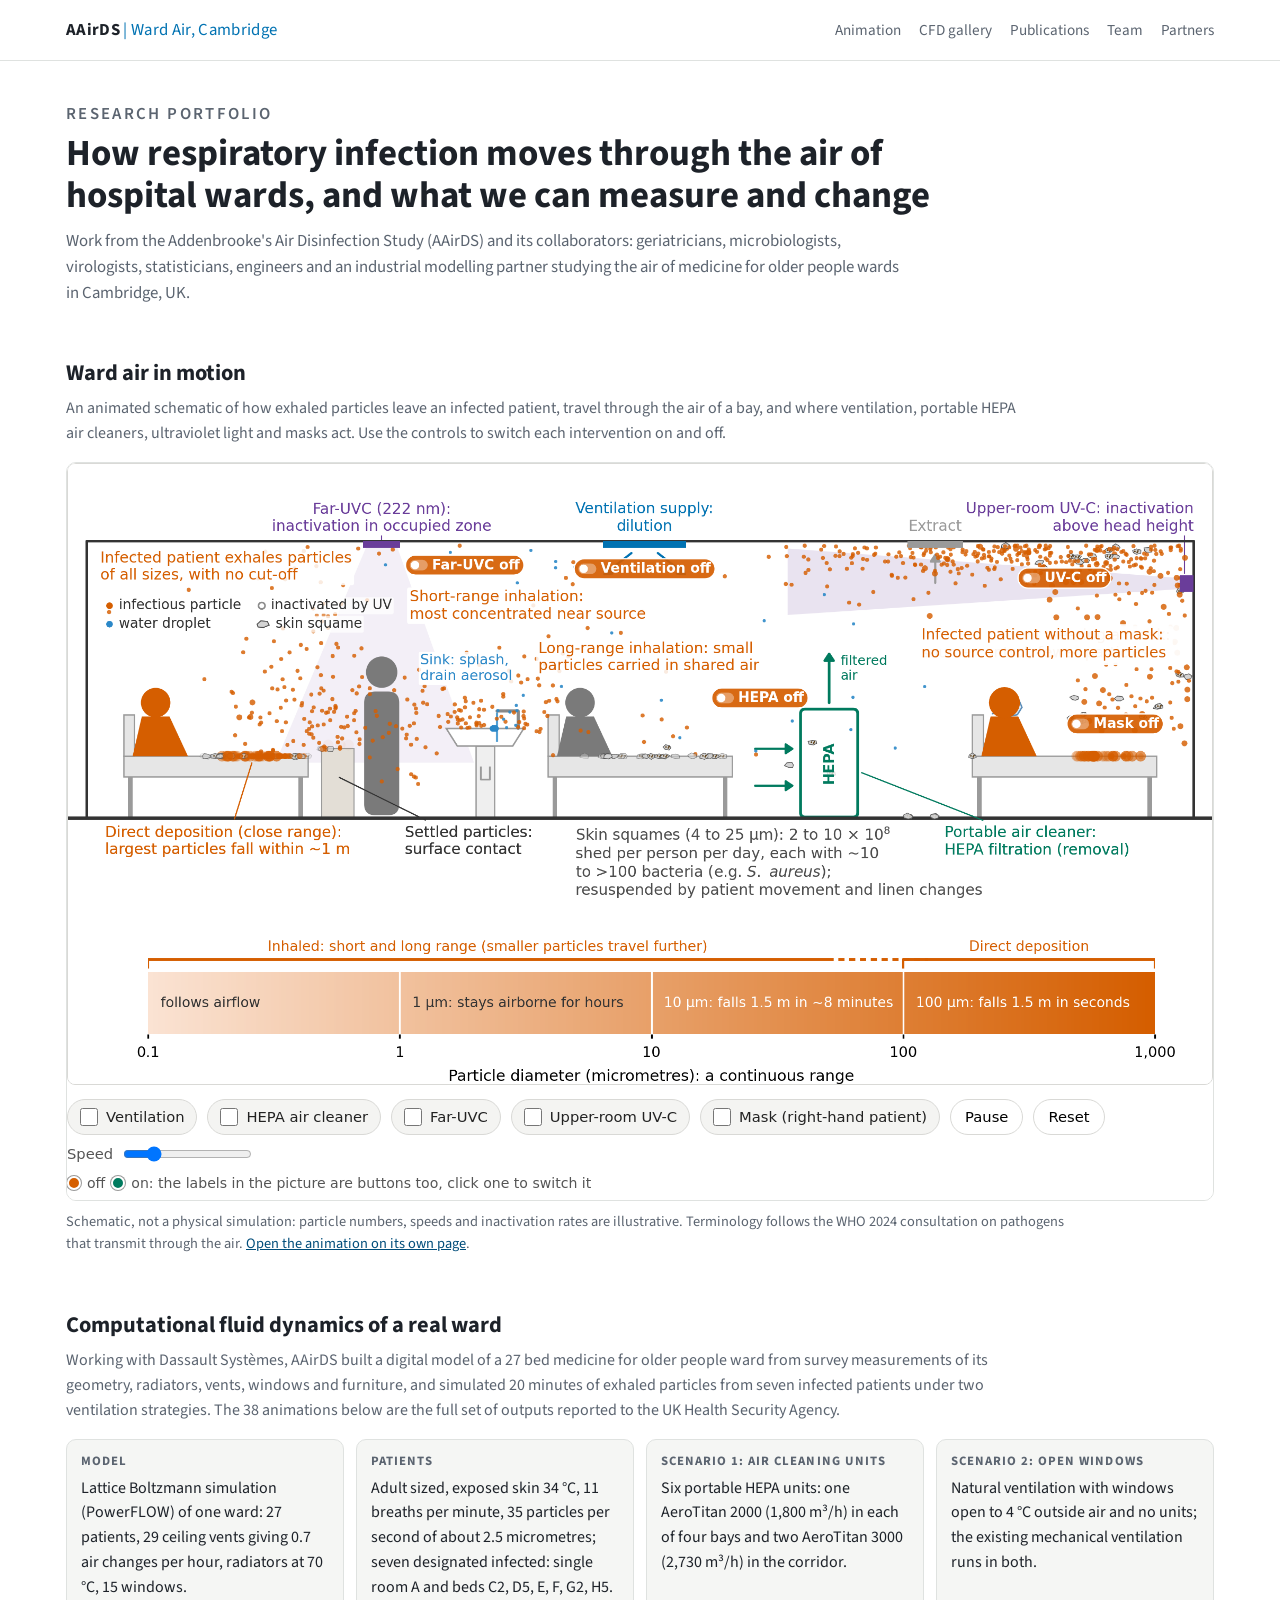
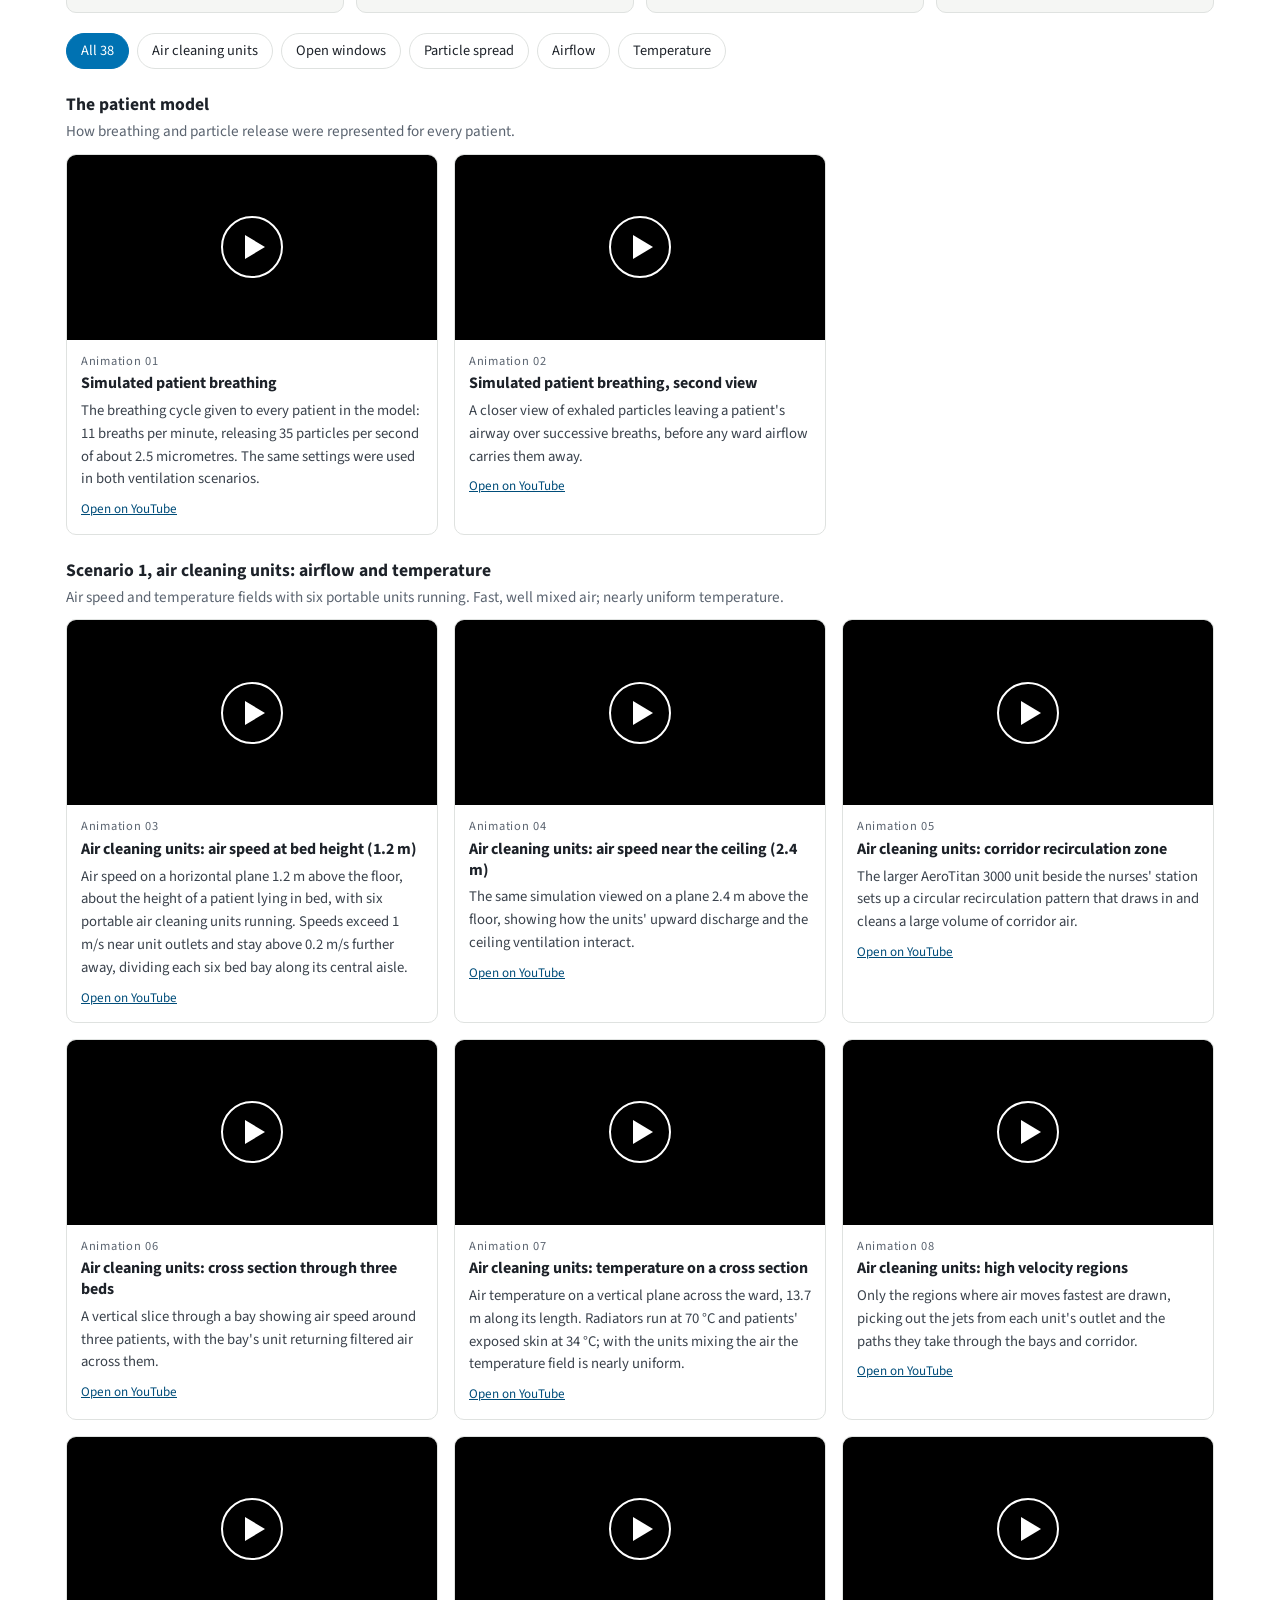
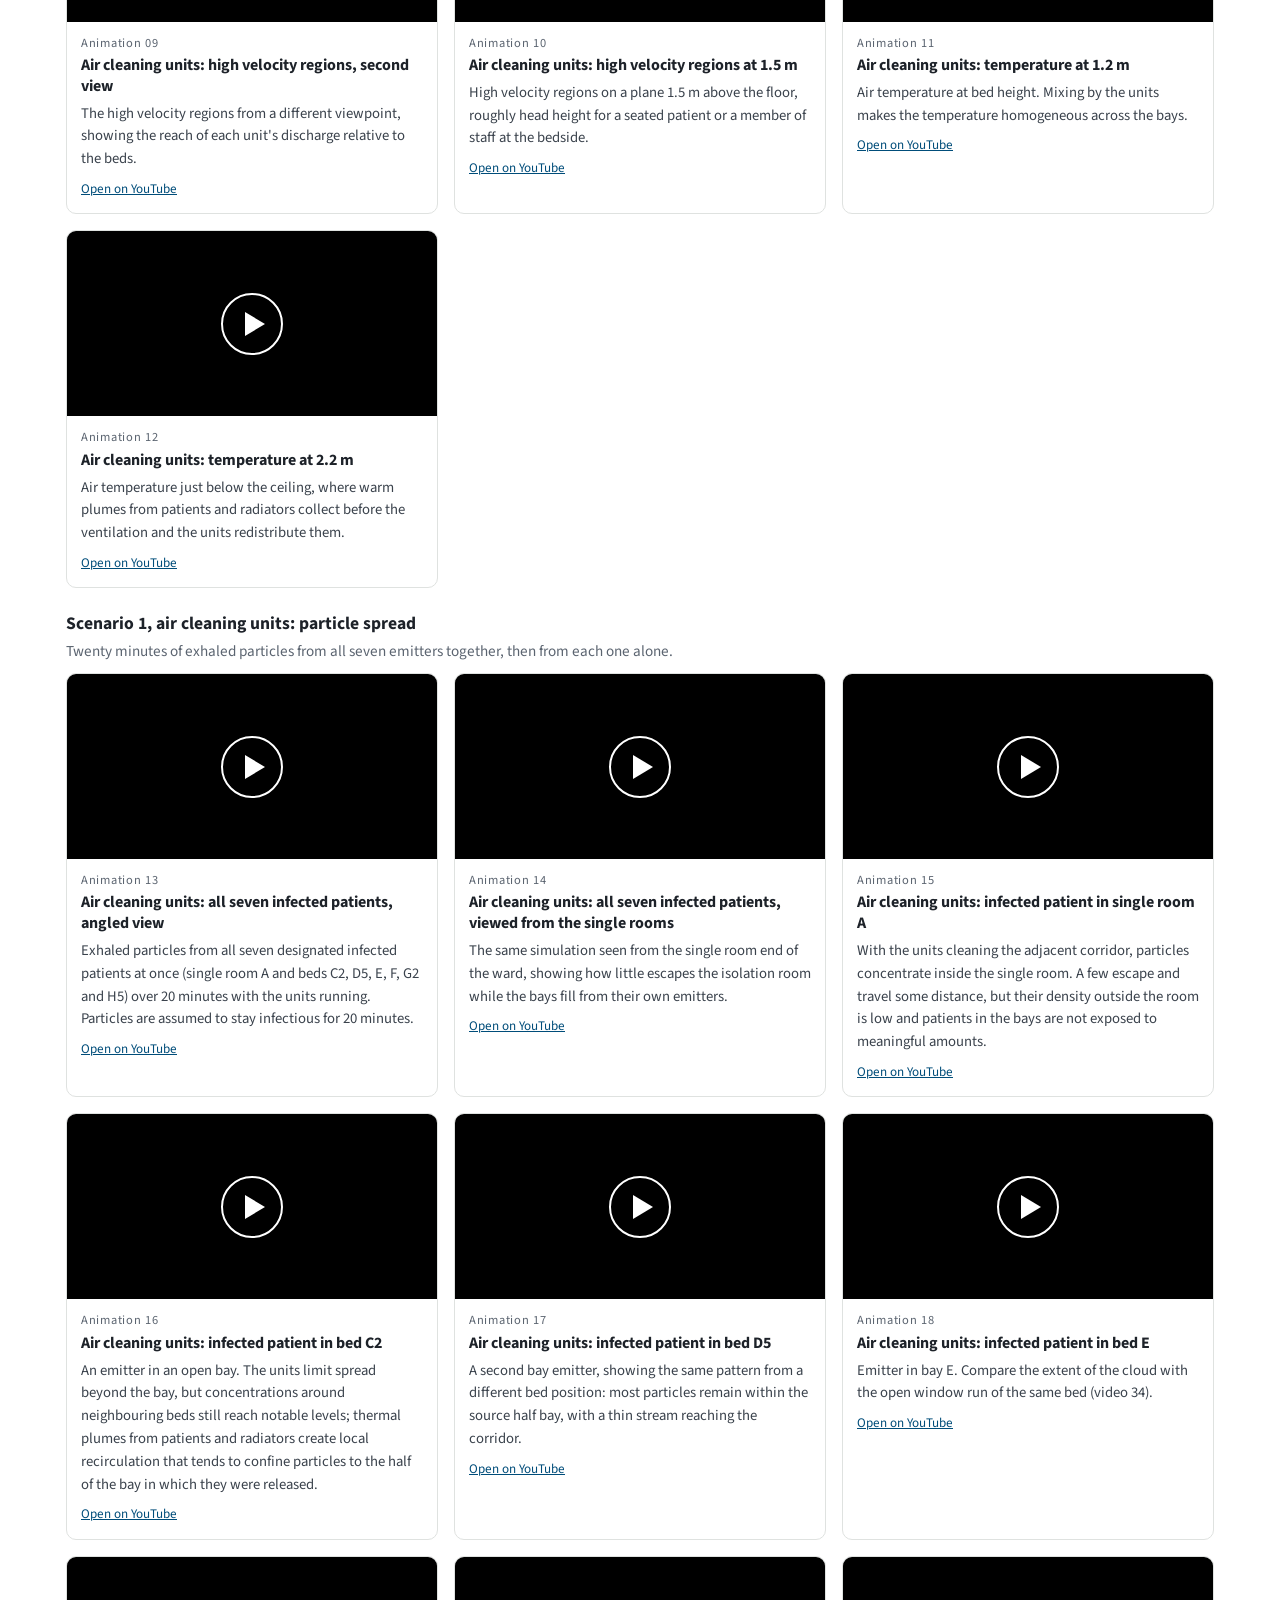
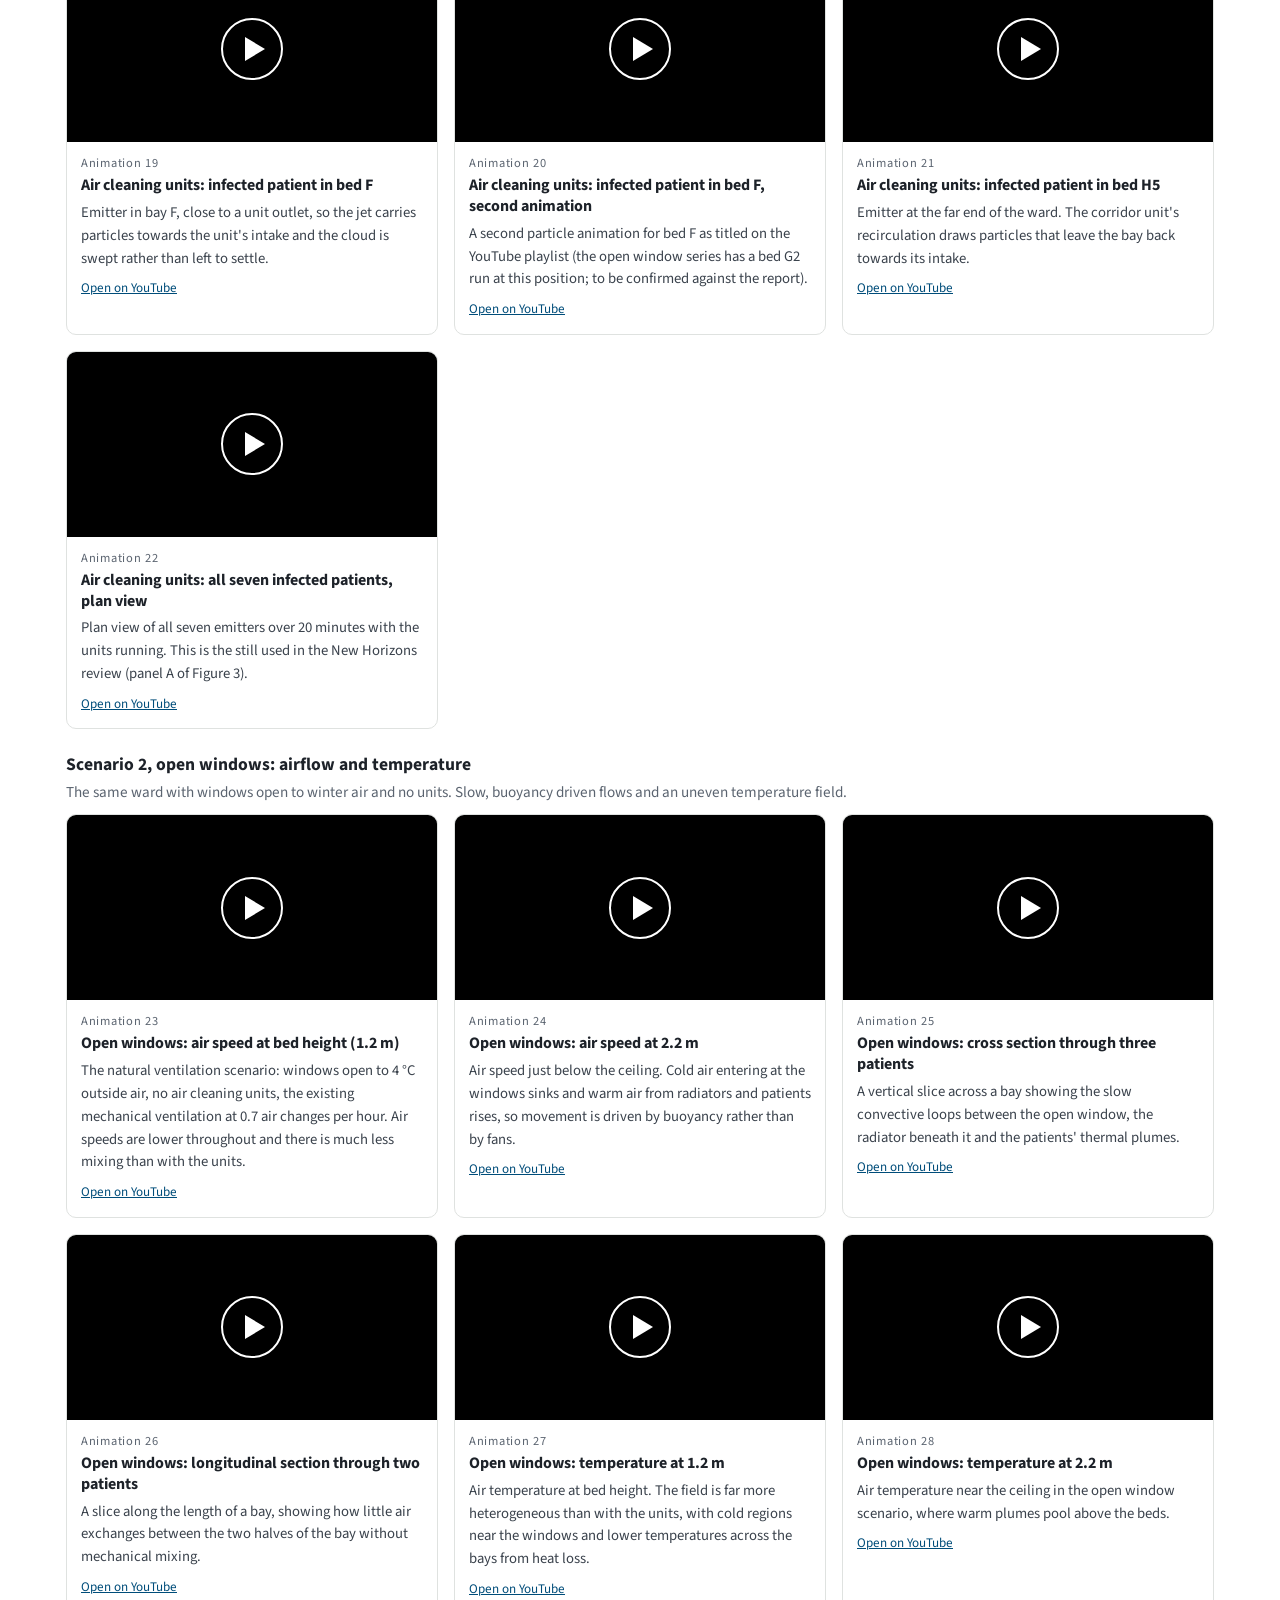
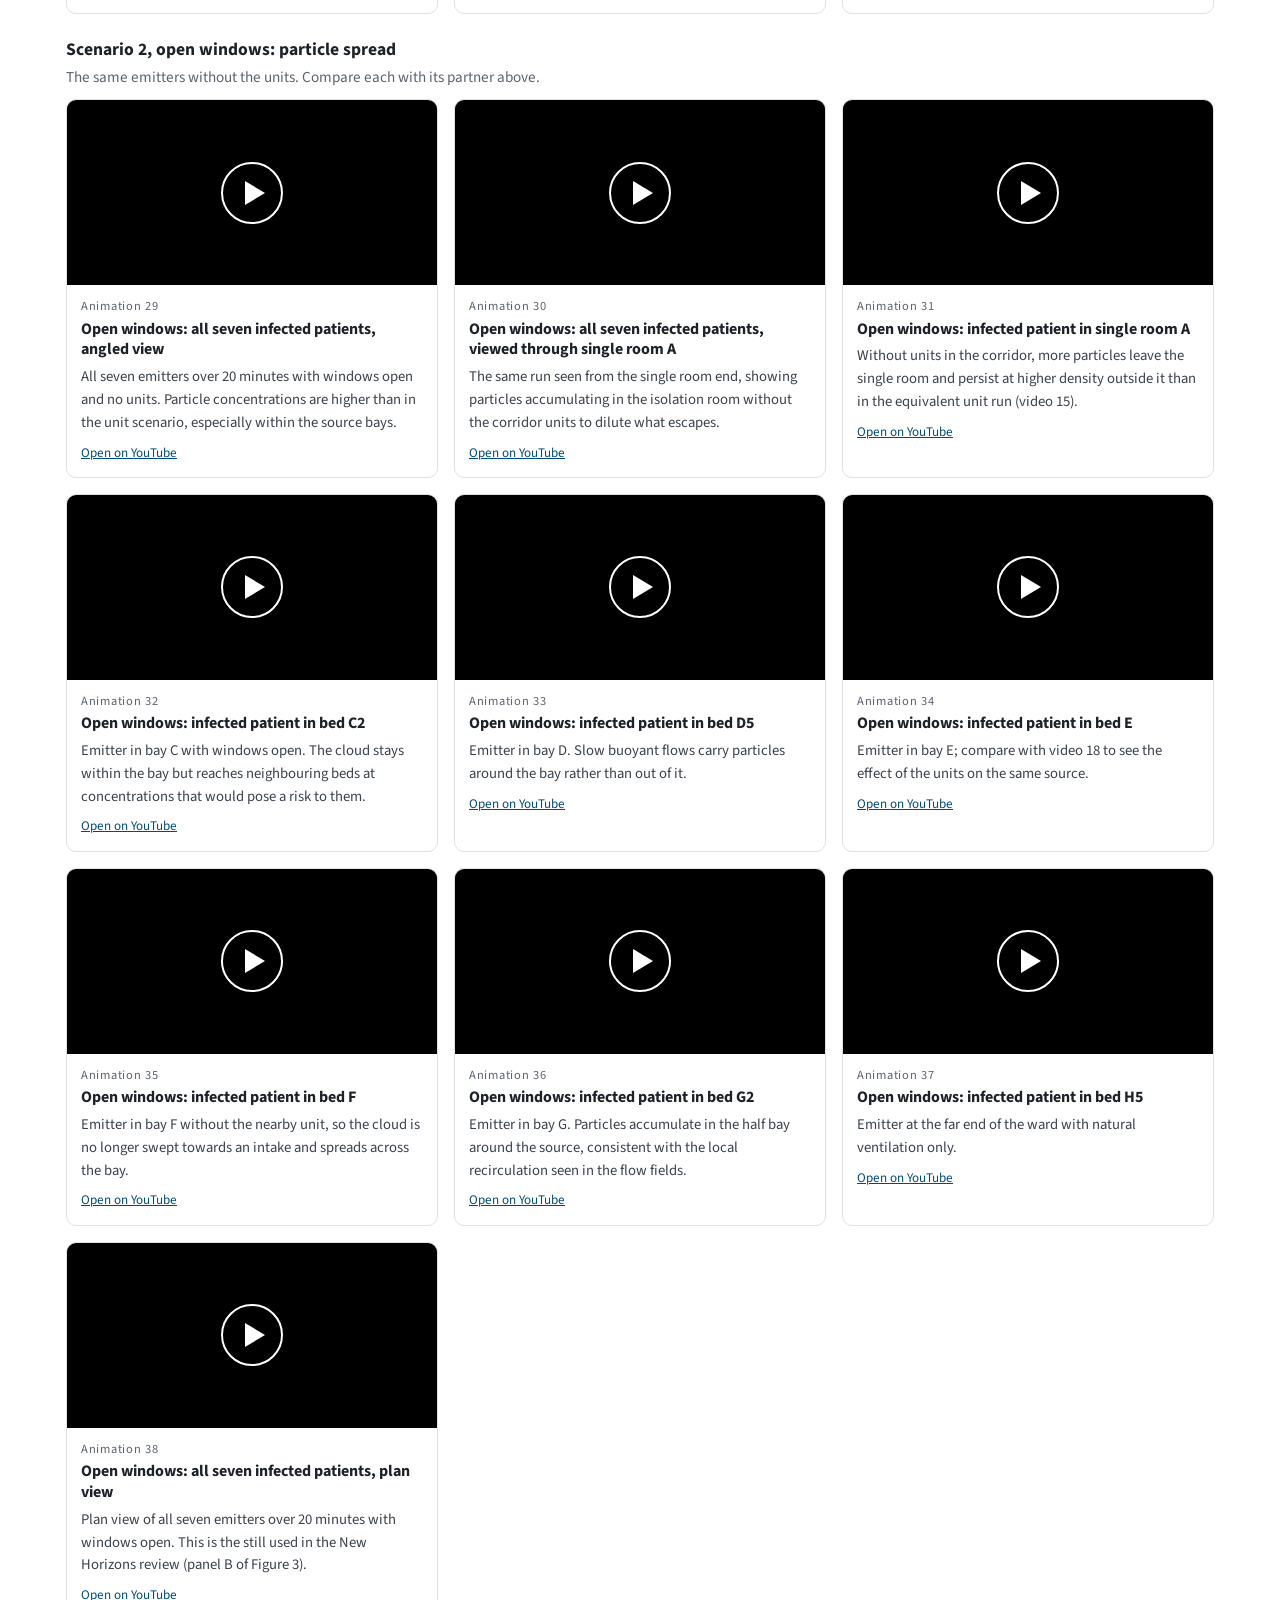
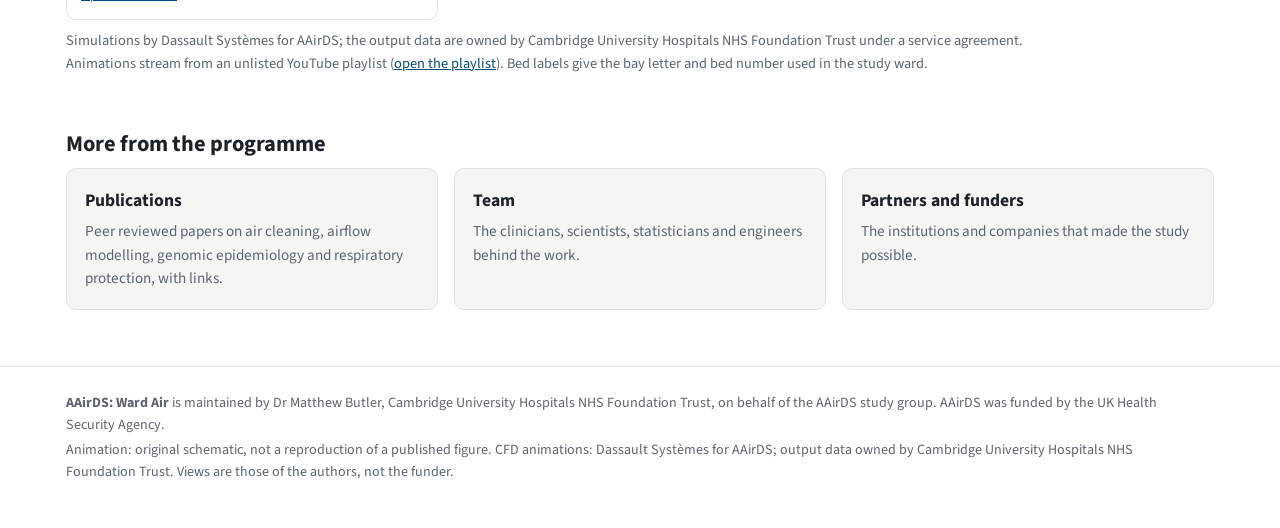
==== commit 6bbc666c: "Version the animation image URLs so browsers fetch the regenerated background Co-Authored-By: Claude" ====
--- a/index.html
+++ b/index.html
@@ -25,7 +25,7 @@
 <section id="animation">
 <h2>Ward air in motion</h2>
 <p class="lede">An animated schematic of how exhaled particles leave an infected patient, travel through the air of a bay, and where ventilation, portable HEPA air cleaners, ultraviolet light and masks act. Use the controls to switch each intervention on and off.</p>
-<div class="stage"><iframe id="anim" src="animation.html?embed=1&v=6" title="Ward air in motion: animated schematic" loading="eager"></iframe></div>
+<div class="stage"><iframe id="anim" src="animation.html?embed=1&v=7" title="Ward air in motion: animated schematic" loading="eager"></iframe></div>
 <p class="caption">Schematic, not a physical simulation: particle numbers, speeds and inactivation rates are illustrative. Terminology follows the WHO 2024 consultation on pathogens that transmit through the air. <a href="animation.html">Open the animation on its own page</a>.</p>
 </section>
 
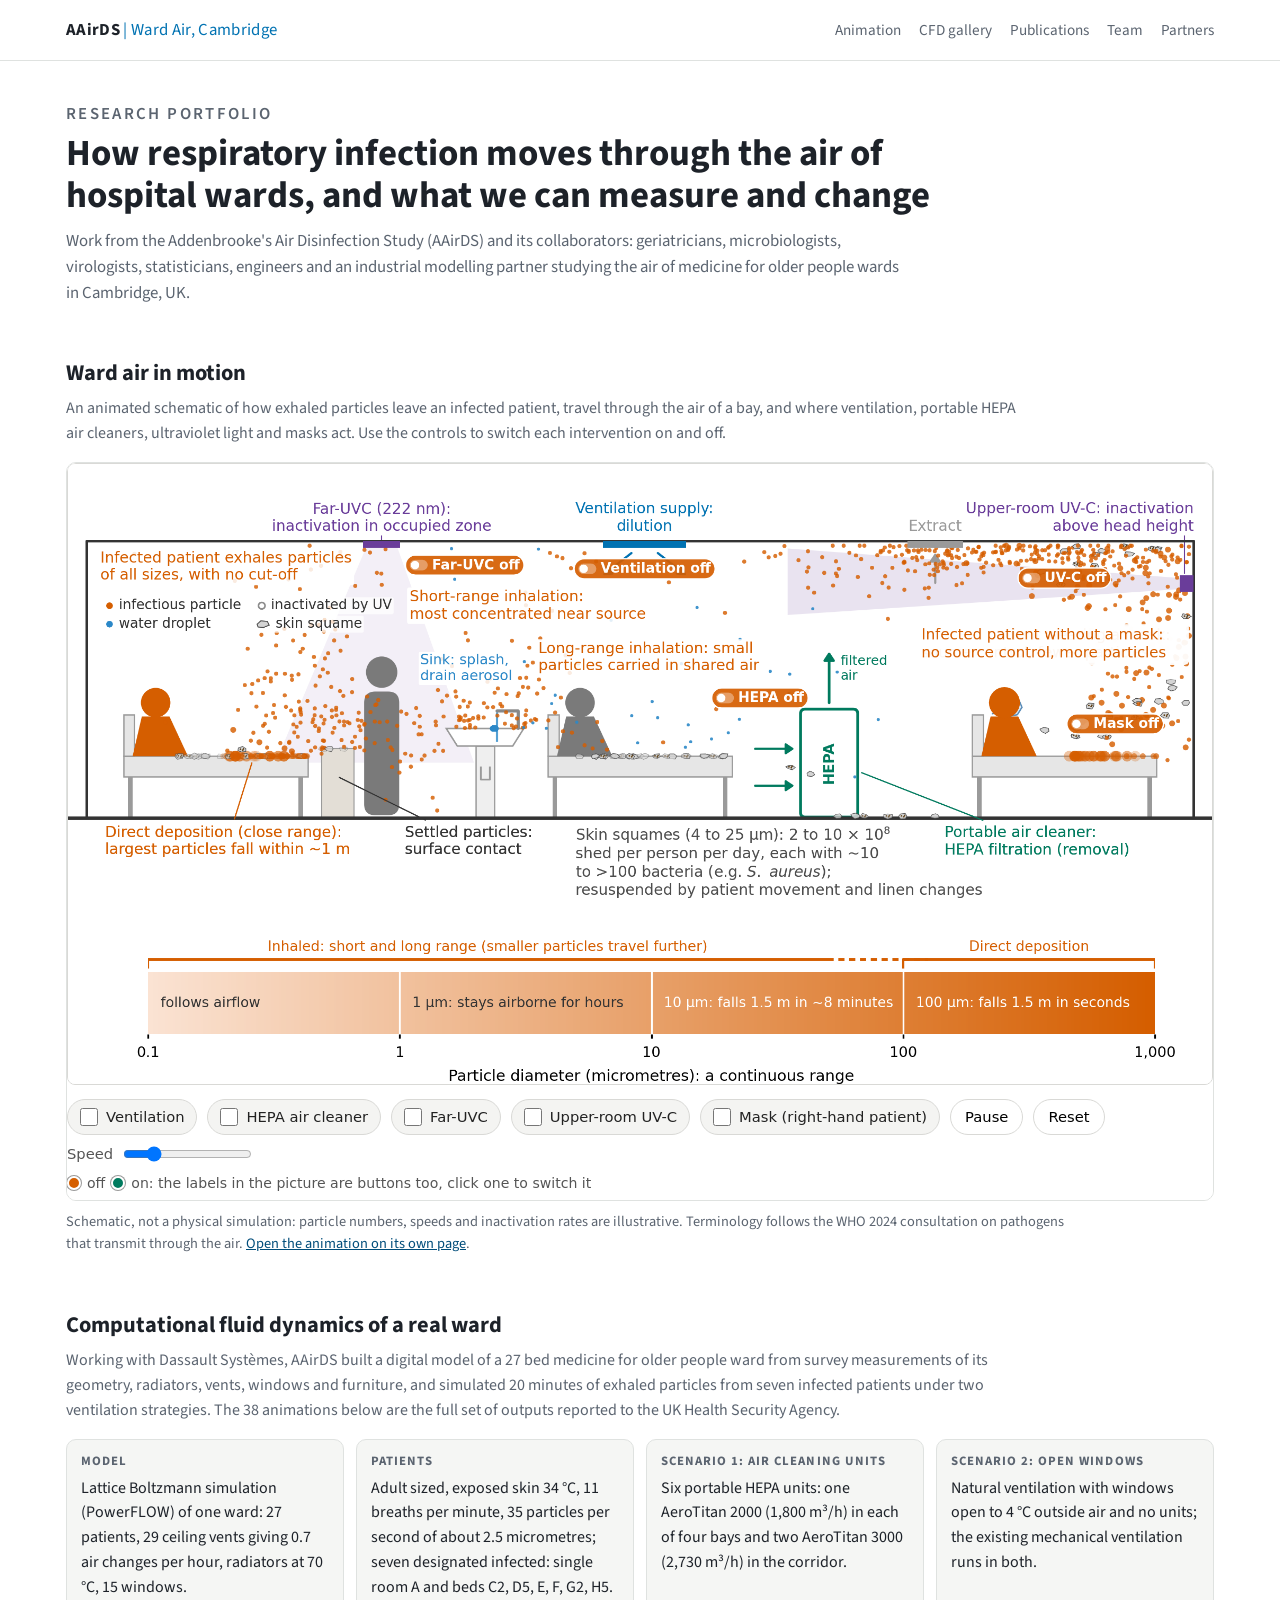
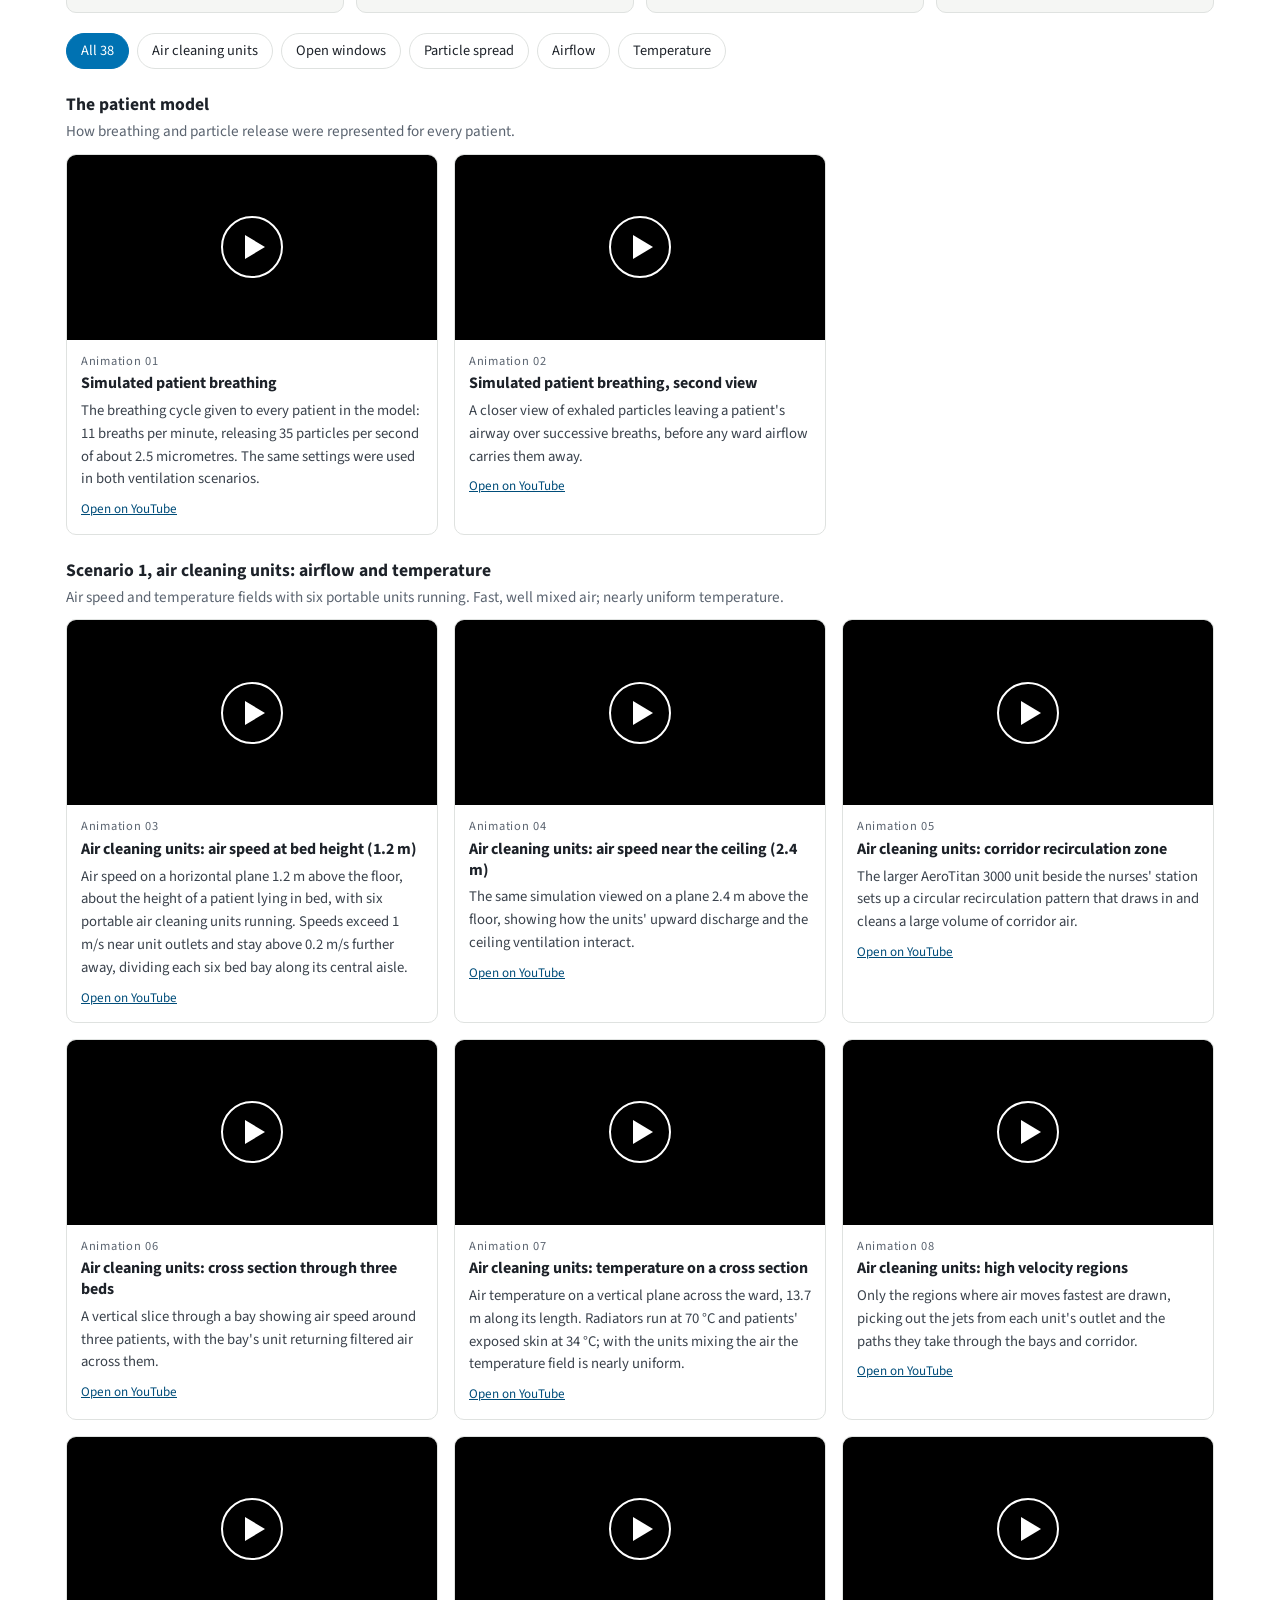
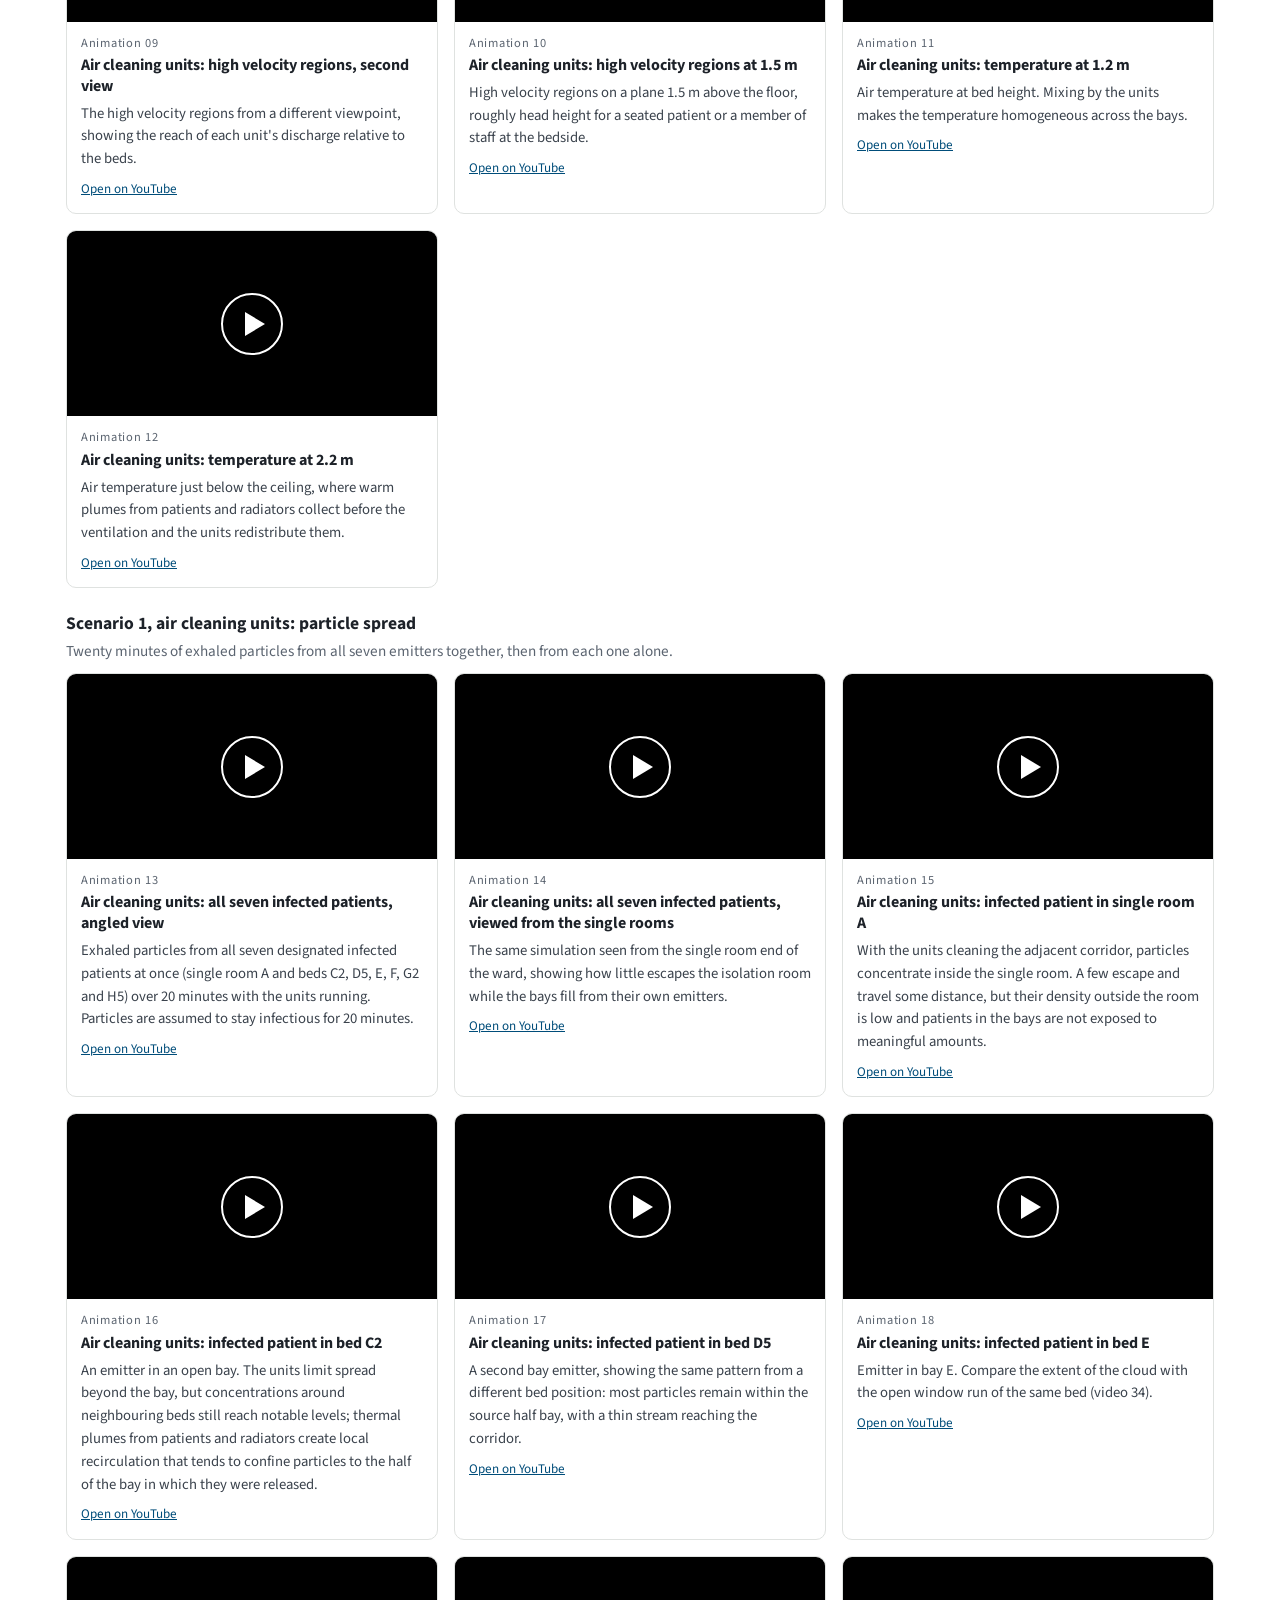
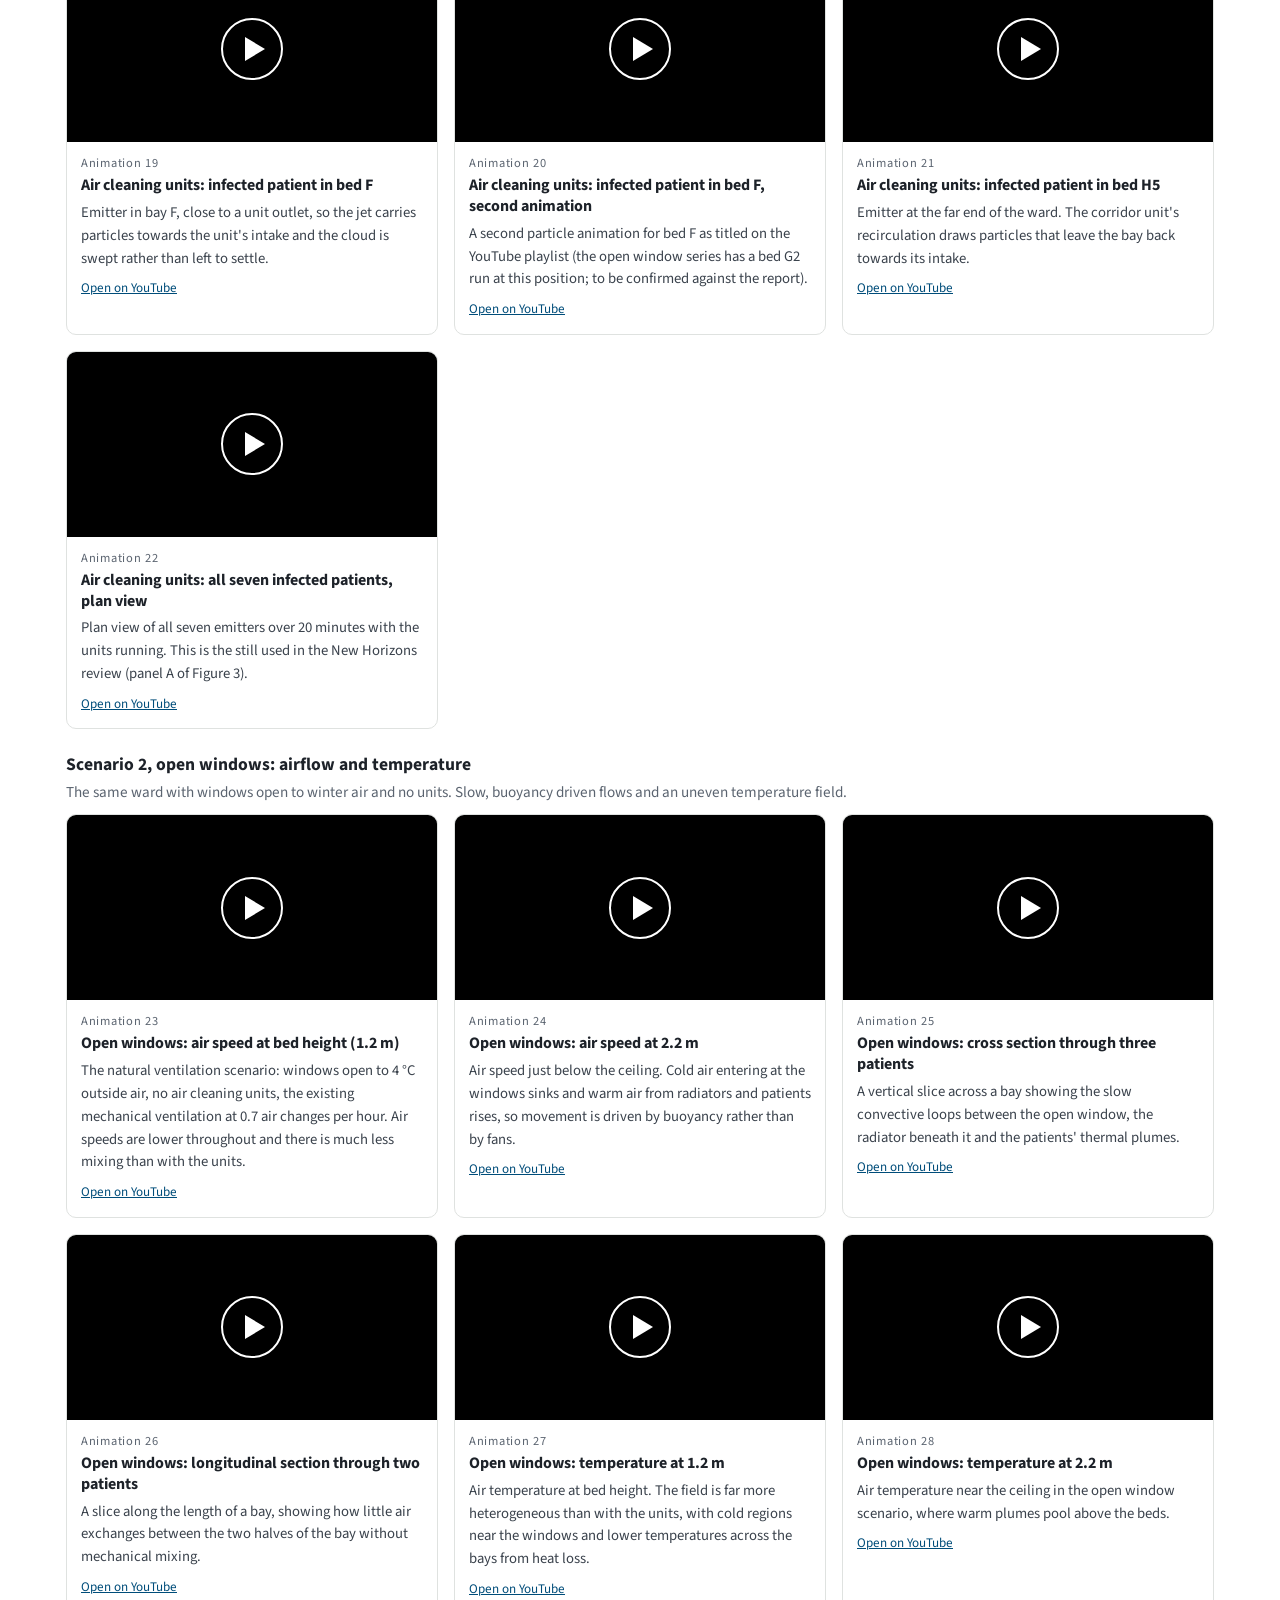
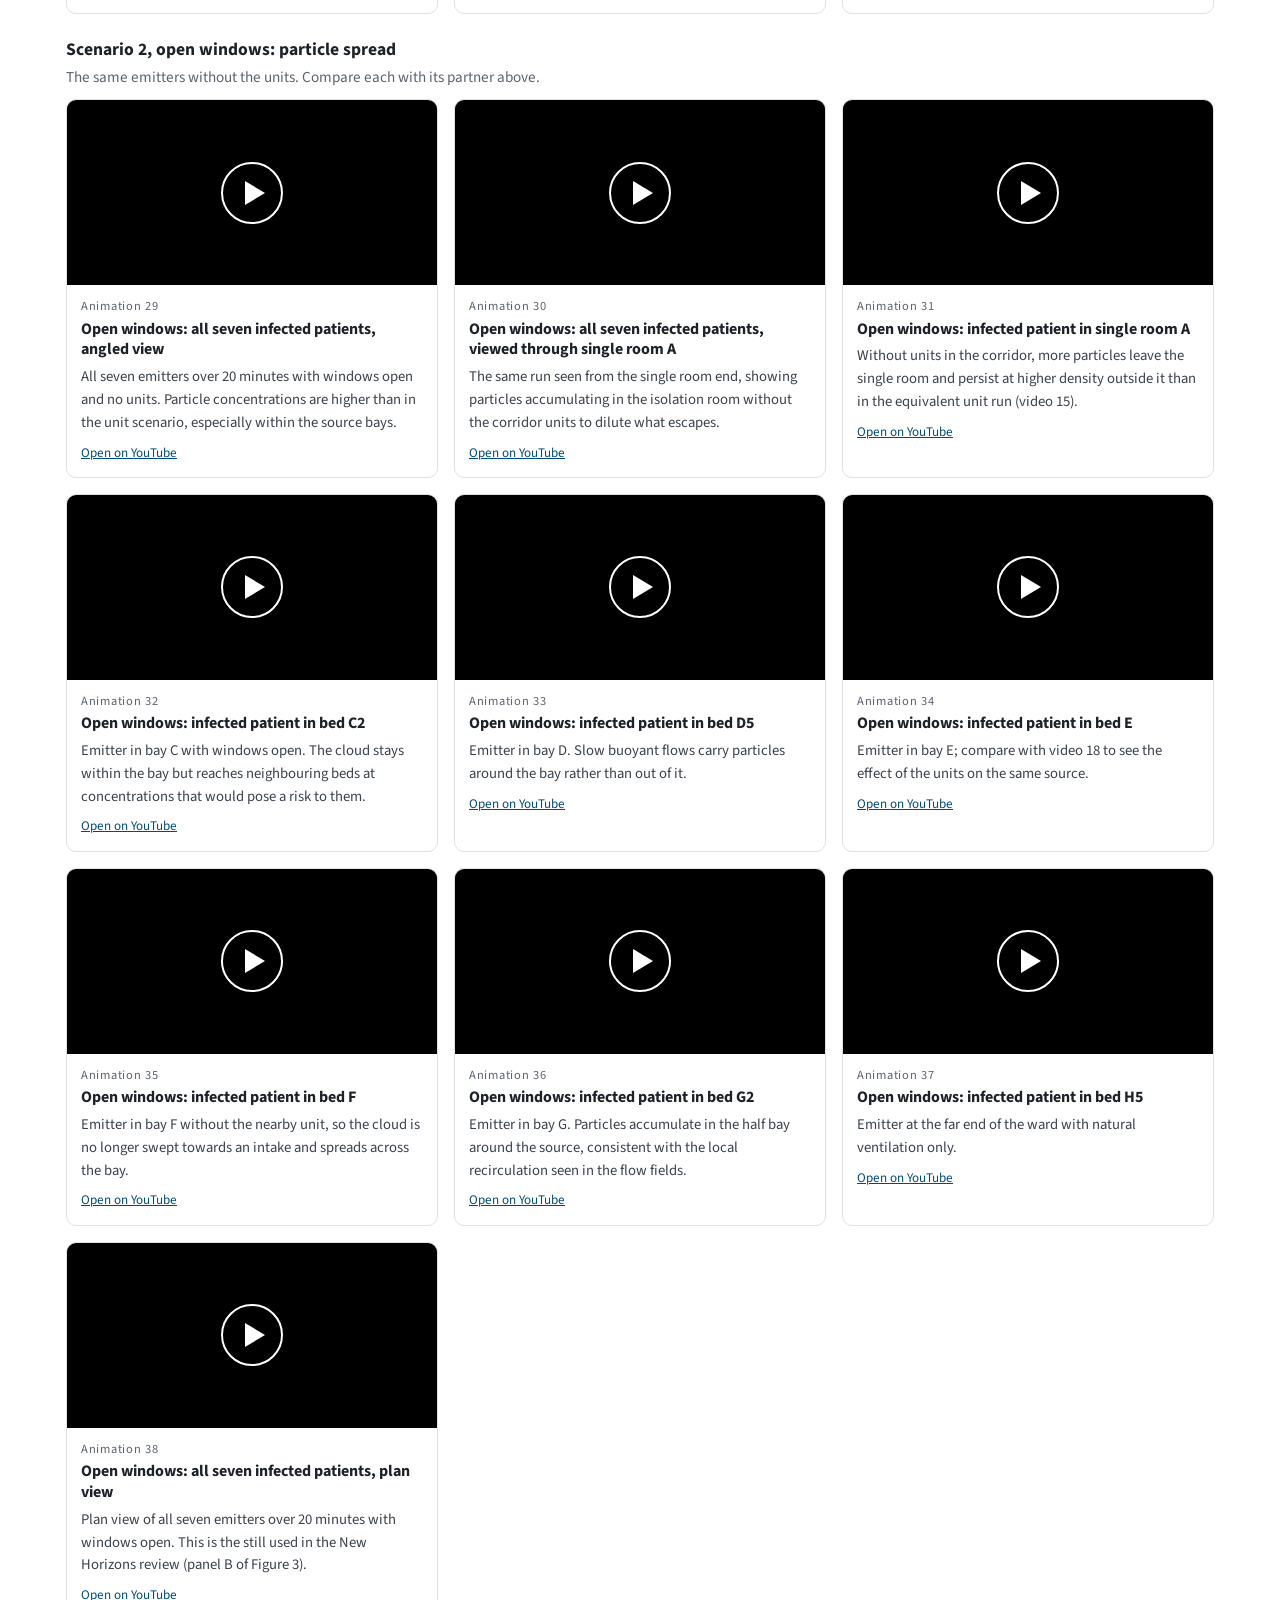
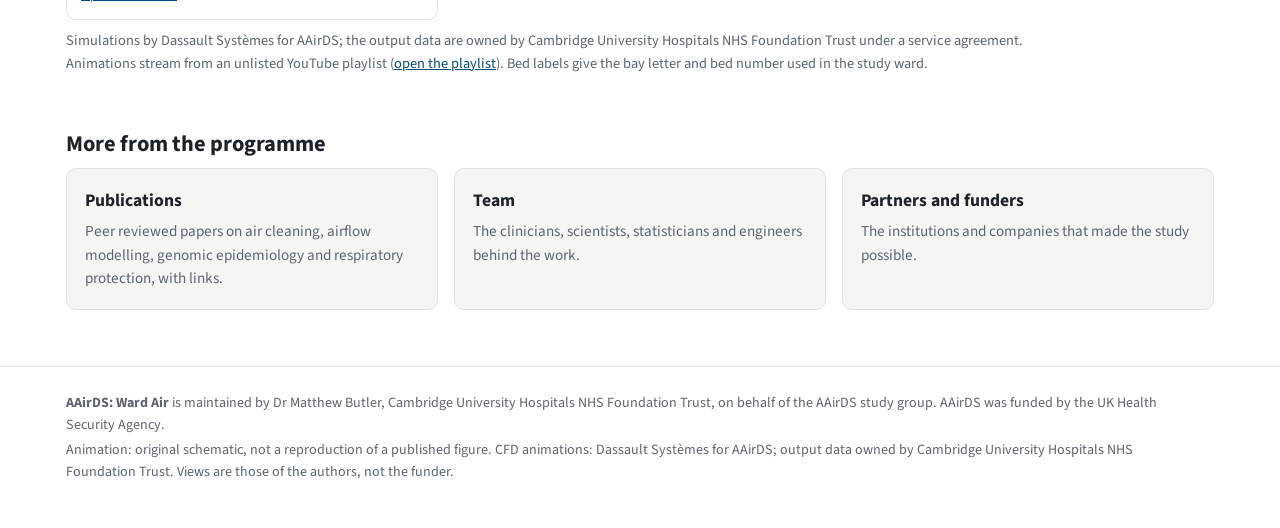
==== commit 198262ea: "Reset starts with no settled particles Co-Authored-By: Claude Fable 5.1 <noreply@anthropic.com> Clau" ====
--- a/index.html
+++ b/index.html
@@ -25,7 +25,7 @@
 <section id="animation">
 <h2>Ward air in motion</h2>
 <p class="lede">An animated schematic of how exhaled particles leave an infected patient, travel through the air of a bay, and where ventilation, portable HEPA air cleaners, ultraviolet light and masks act. Use the controls to switch each intervention on and off.</p>
-<div class="stage"><iframe id="anim" src="animation.html?embed=1&v=7" title="Ward air in motion: animated schematic" loading="eager"></iframe></div>
+<div class="stage"><iframe id="anim" src="animation.html?embed=1&v=8" title="Ward air in motion: animated schematic" loading="eager"></iframe></div>
 <p class="caption">Schematic, not a physical simulation: particle numbers, speeds and inactivation rates are illustrative. Terminology follows the WHO 2024 consultation on pathogens that transmit through the air. <a href="animation.html">Open the animation on its own page</a>.</p>
 </section>
 
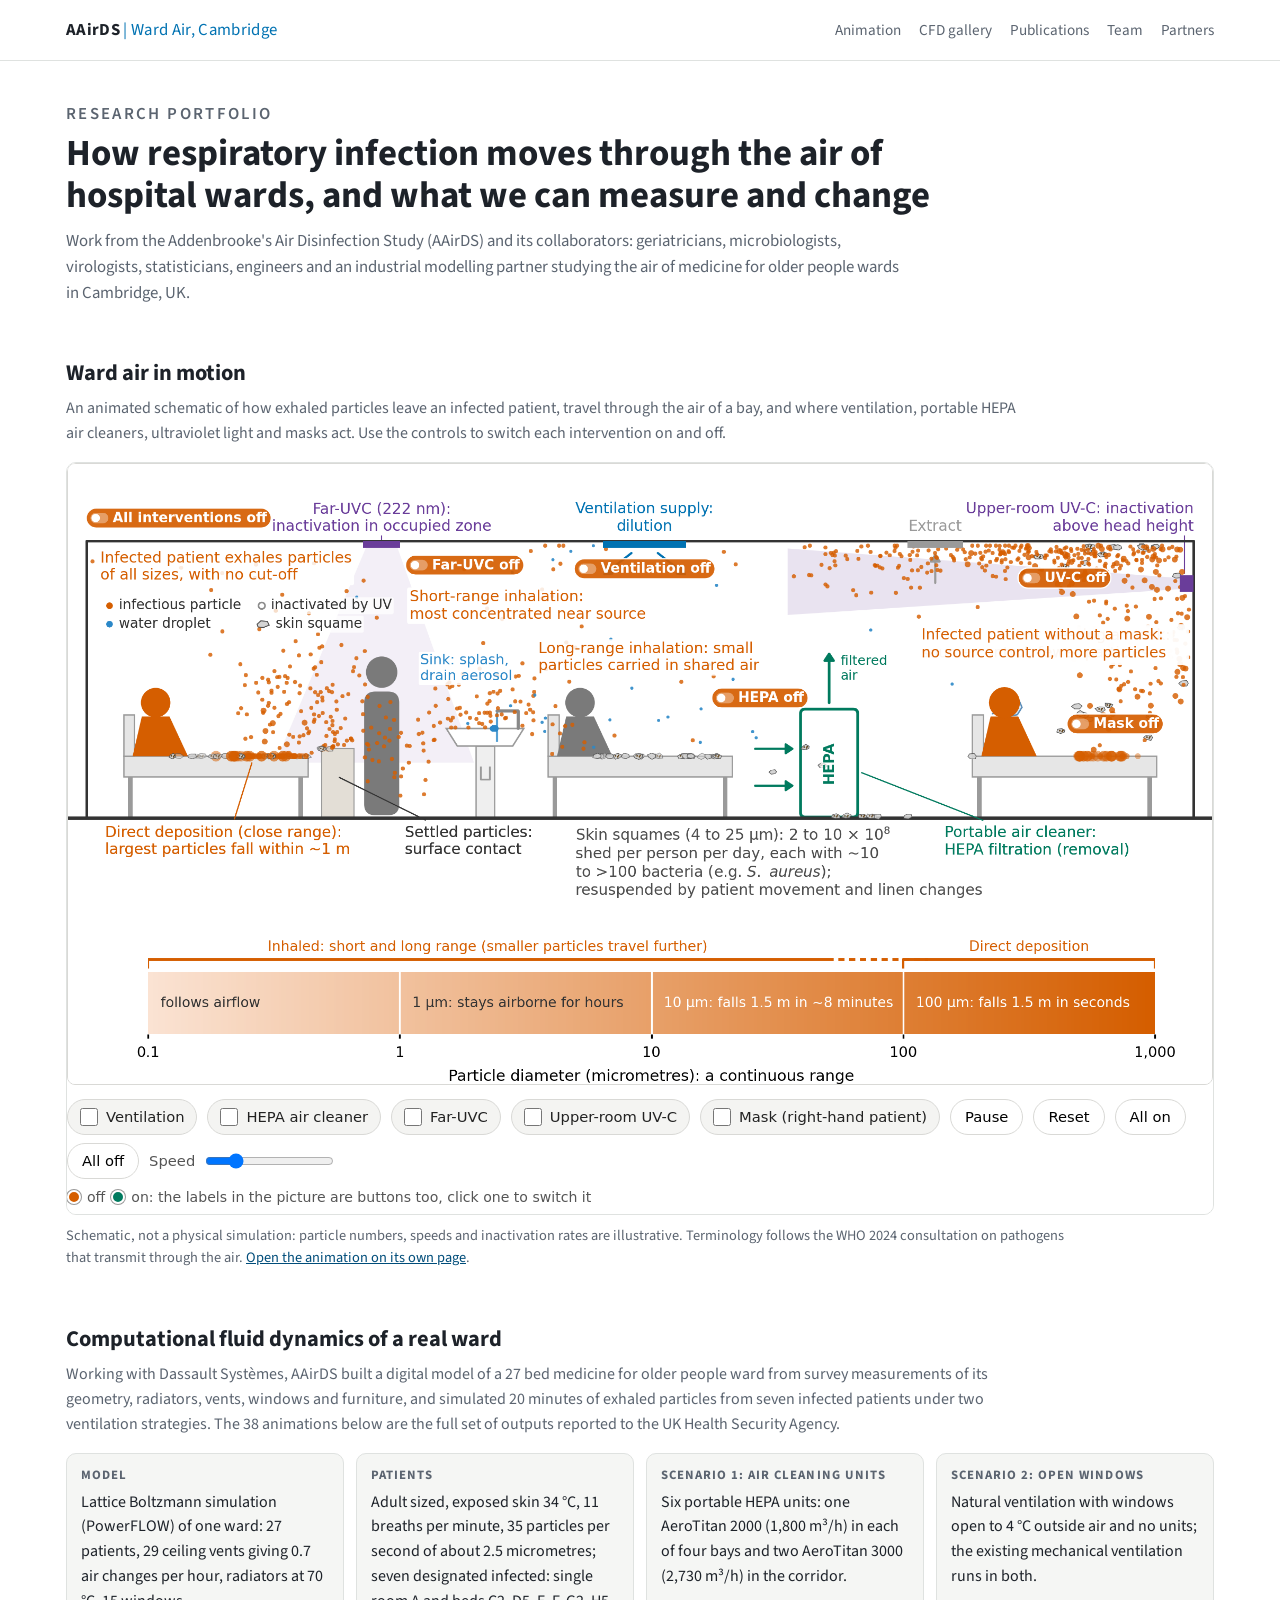
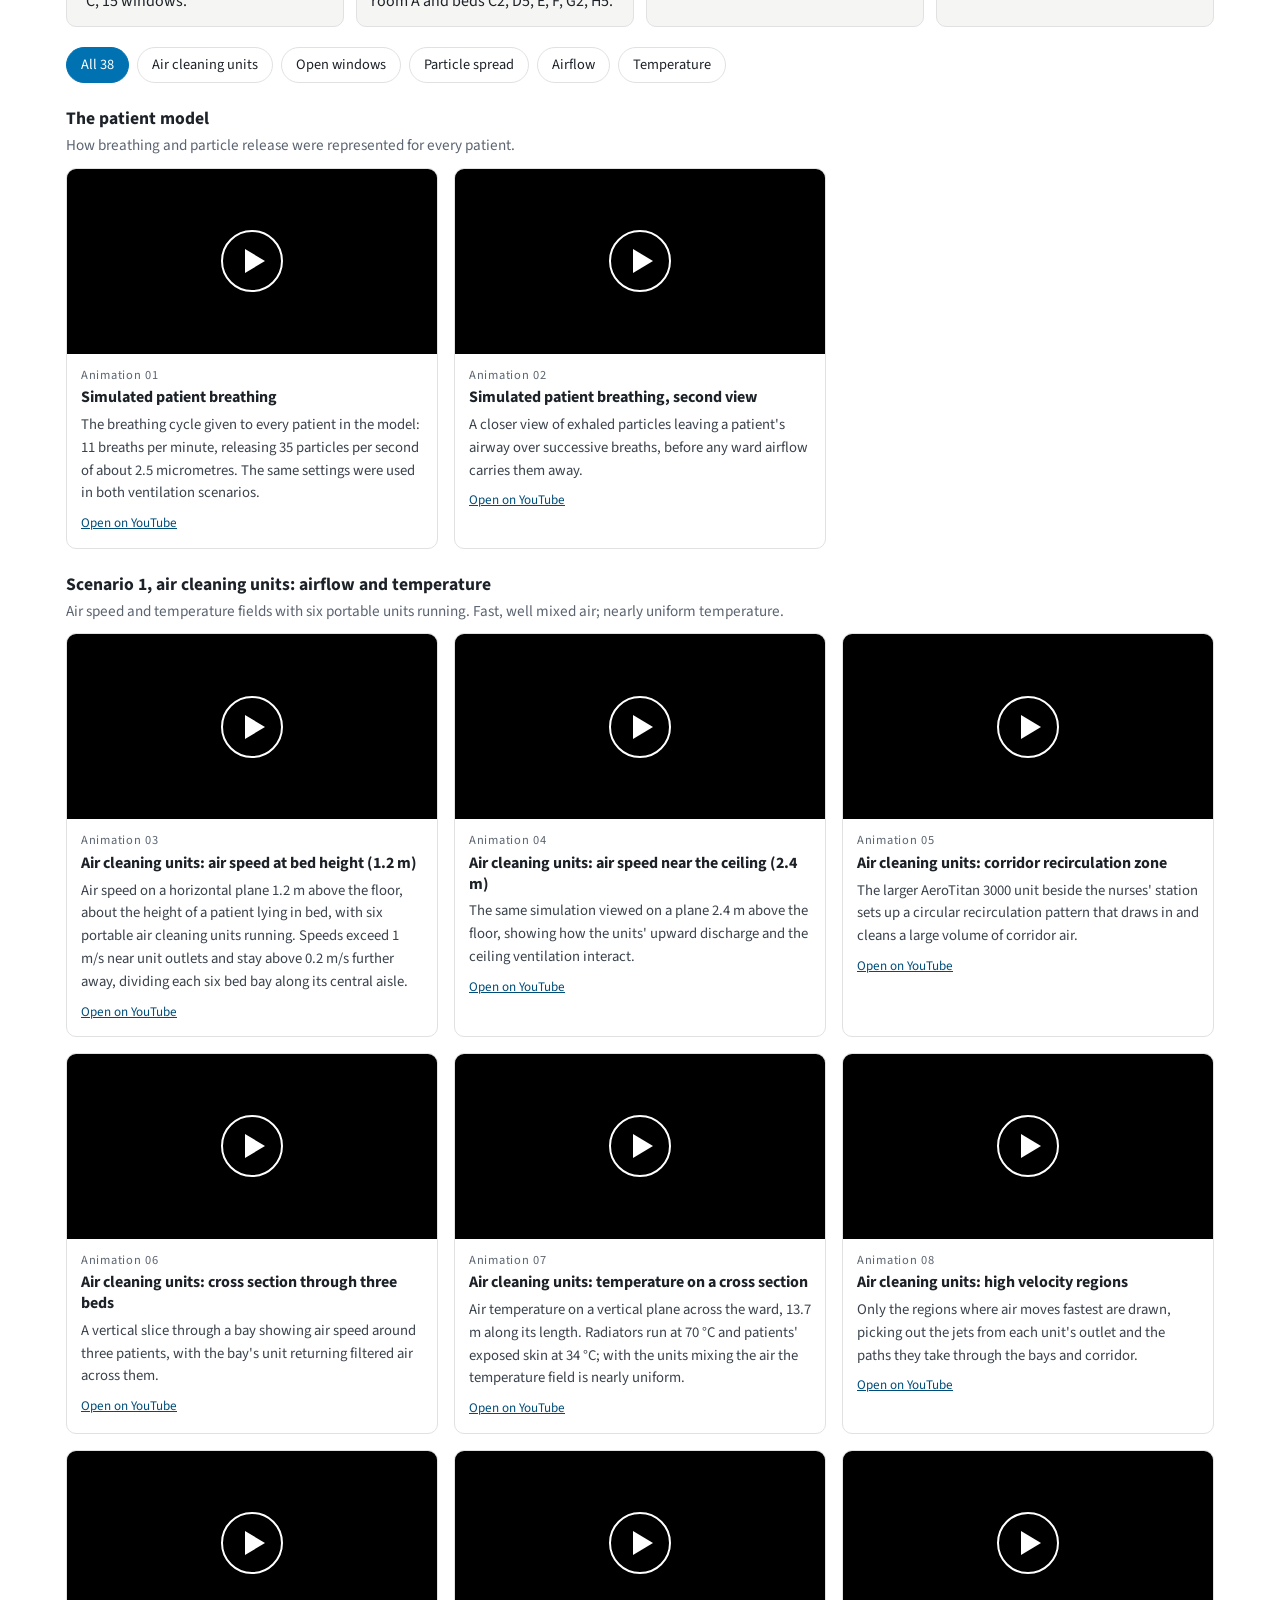
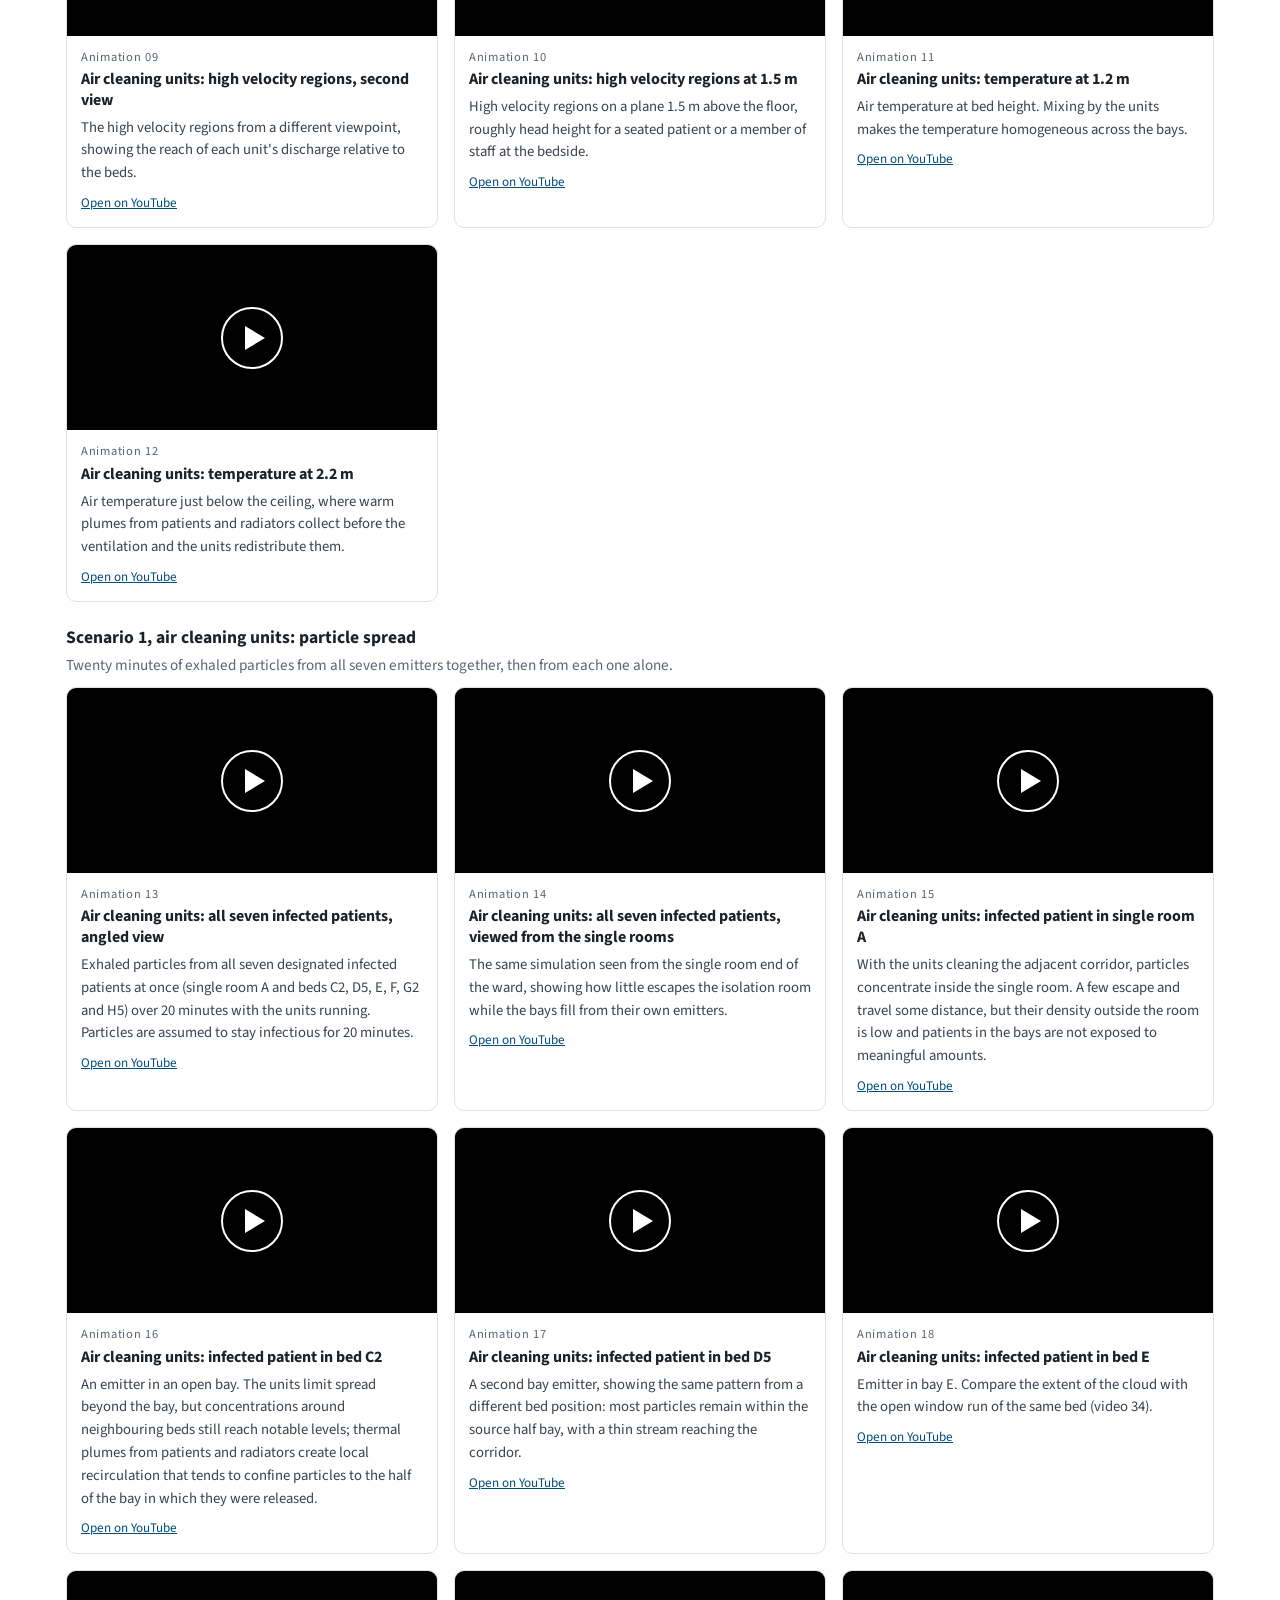
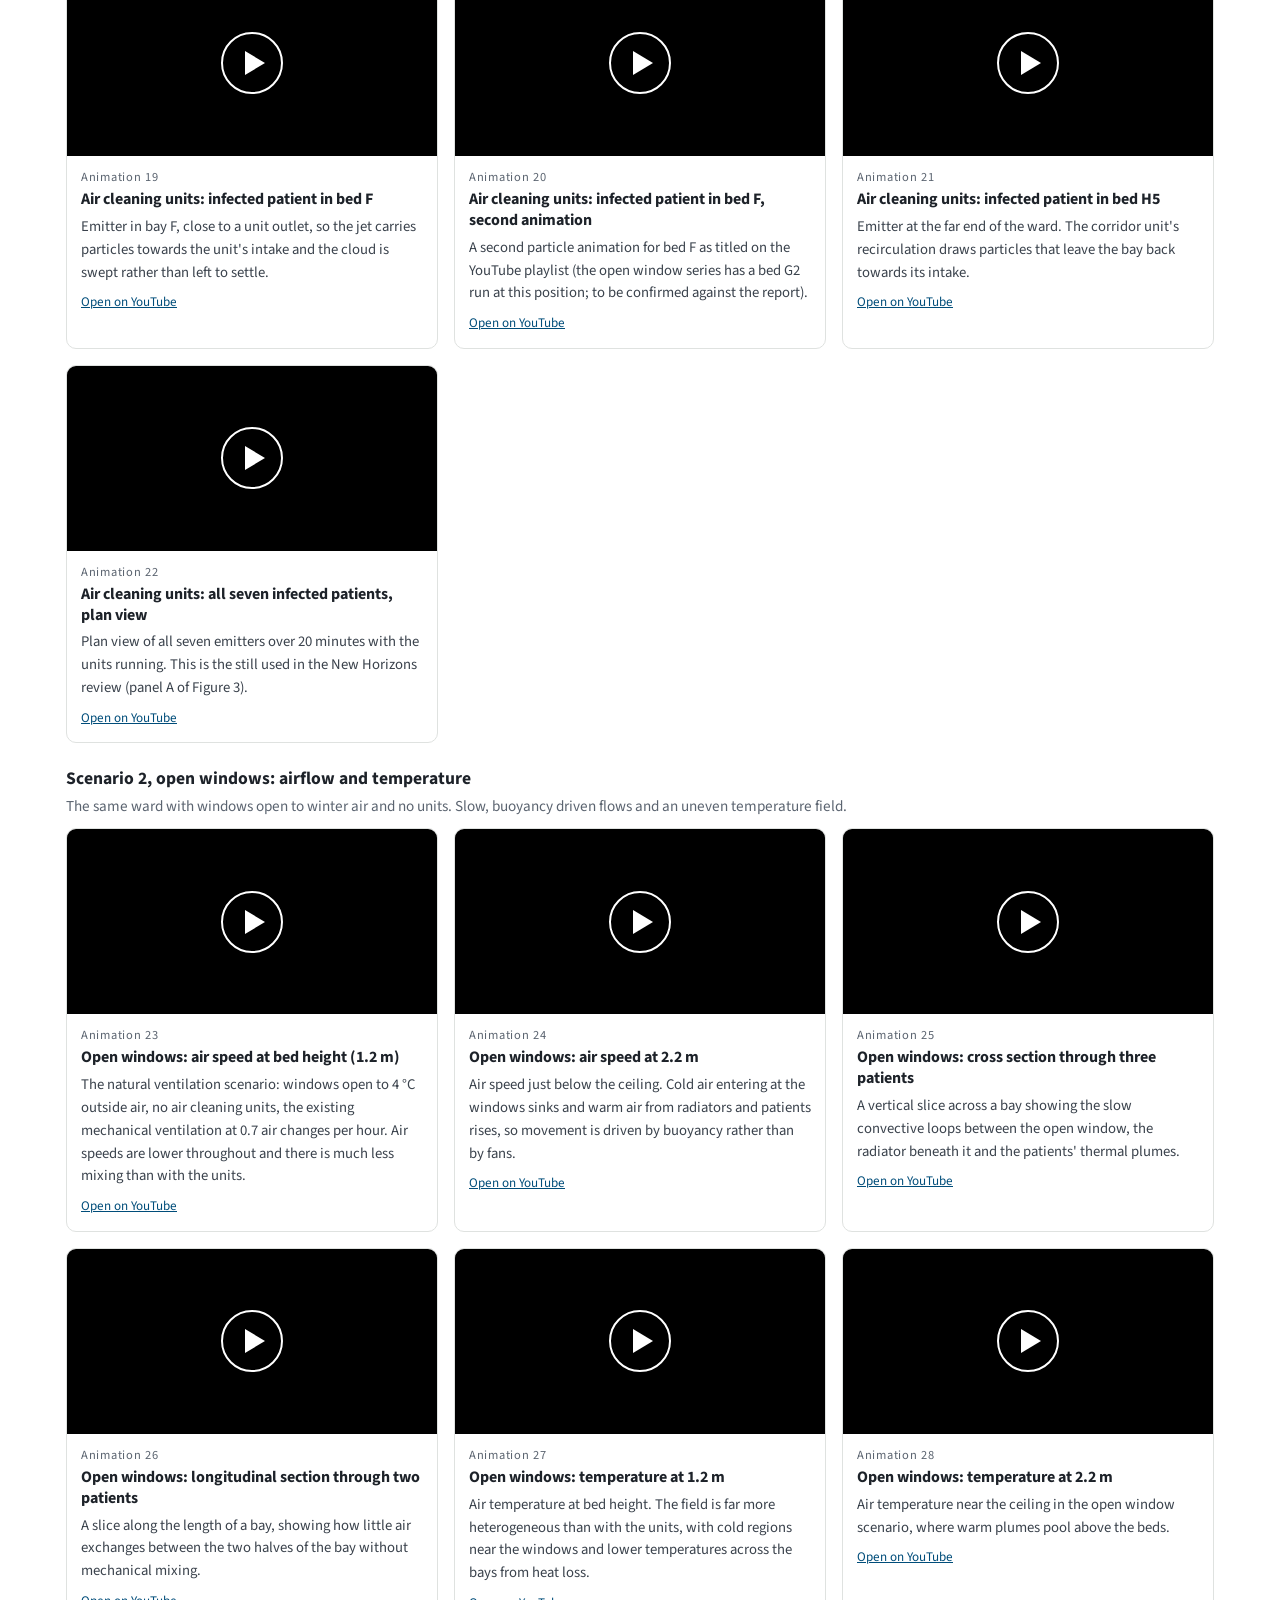
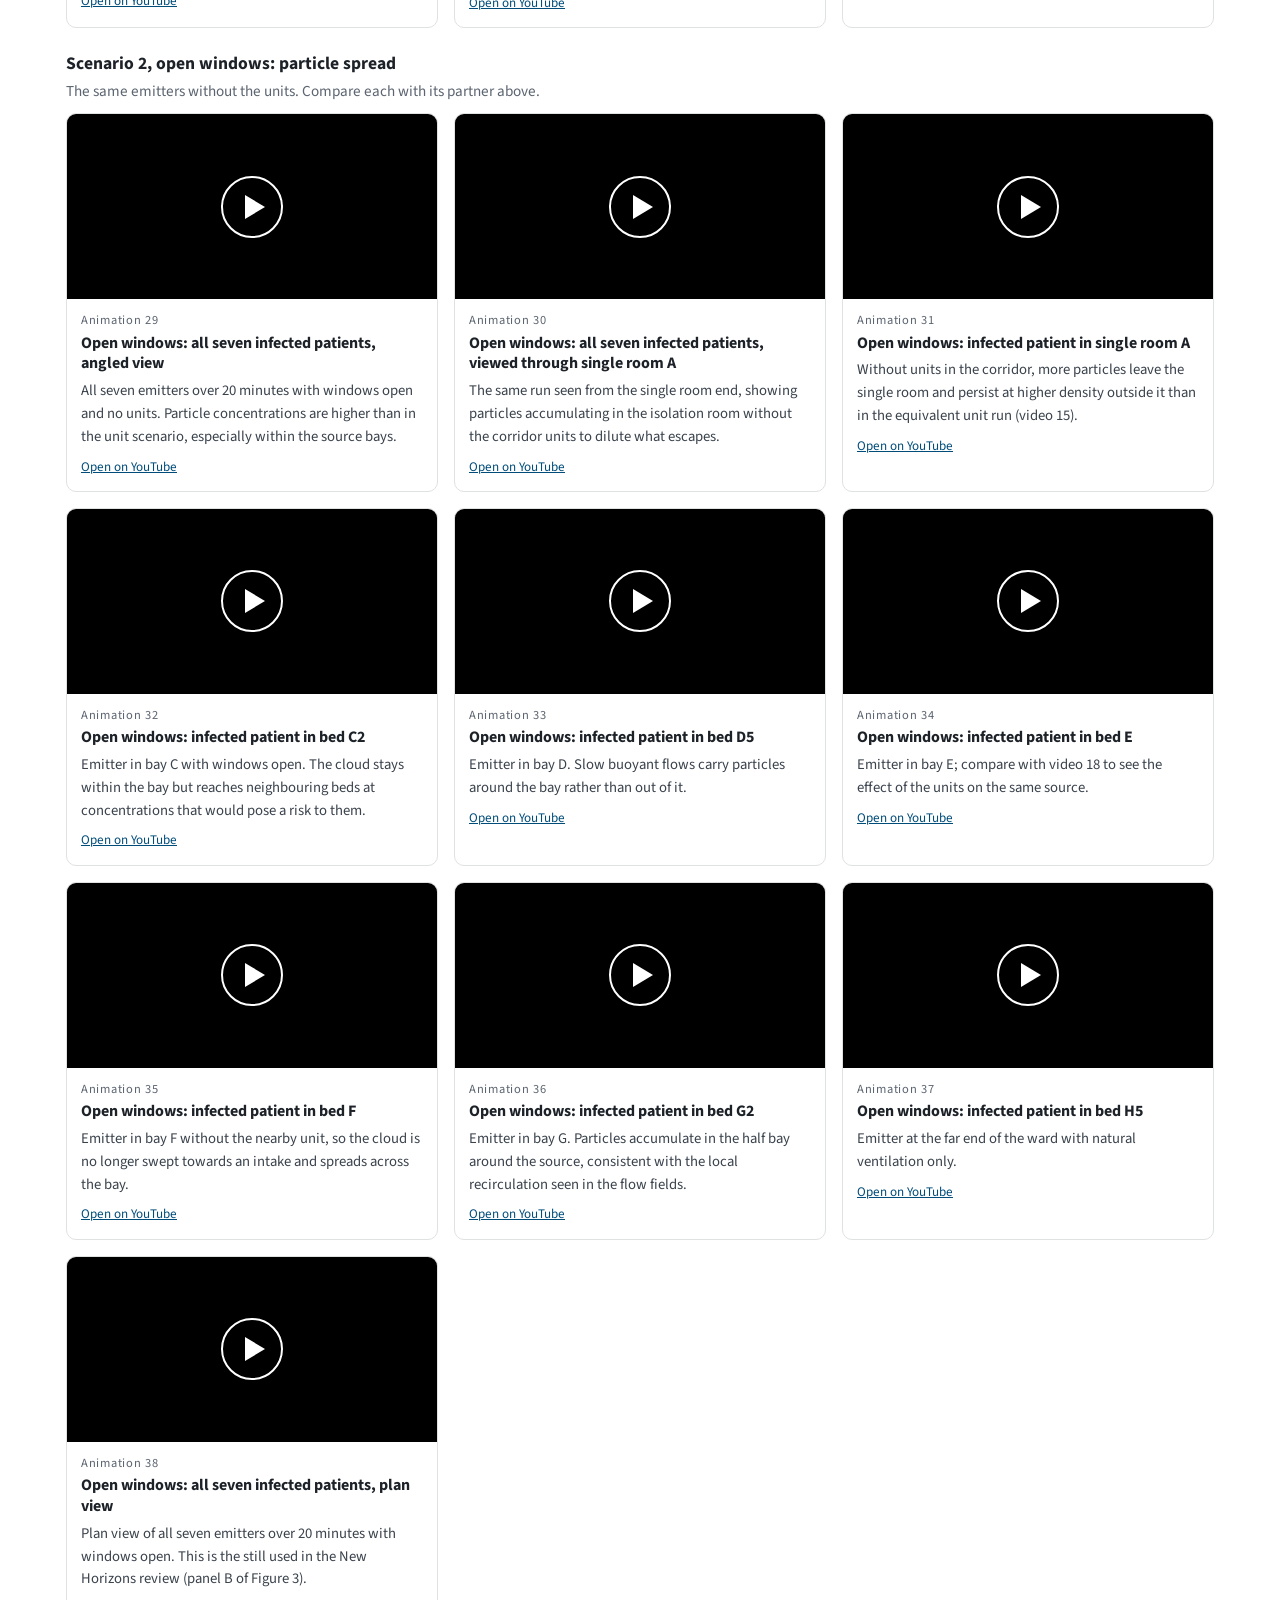
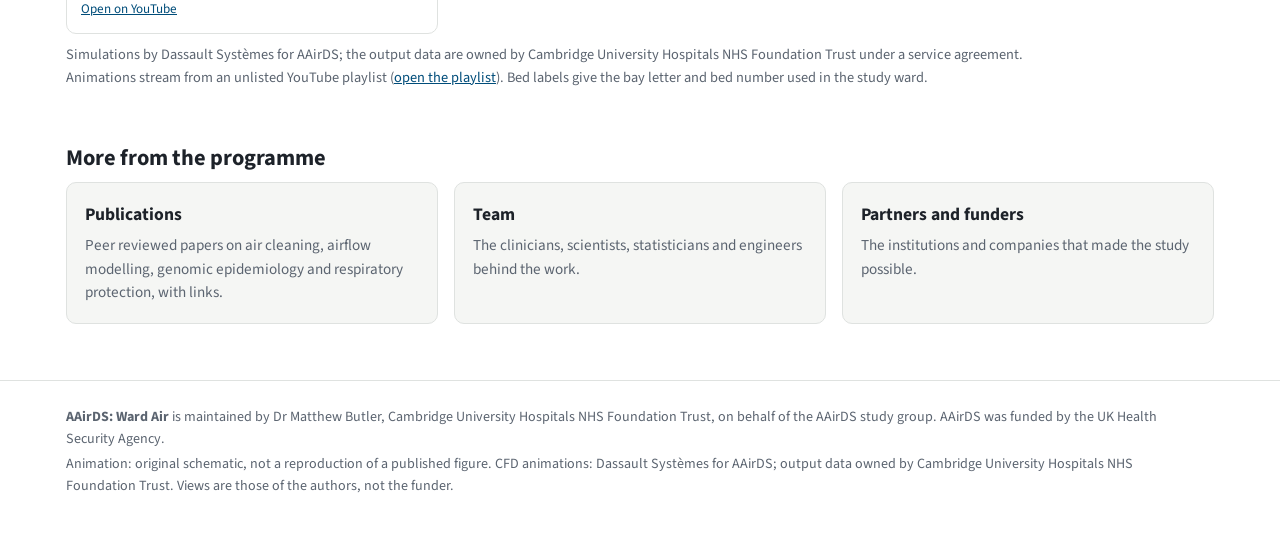
==== commit 7cc7b9c7: "All on / All off controls below the animation and an all-interventions switch in the picture Co-Auth" ====
--- a/index.html
+++ b/index.html
@@ -25,7 +25,7 @@
 <section id="animation">
 <h2>Ward air in motion</h2>
 <p class="lede">An animated schematic of how exhaled particles leave an infected patient, travel through the air of a bay, and where ventilation, portable HEPA air cleaners, ultraviolet light and masks act. Use the controls to switch each intervention on and off.</p>
-<div class="stage"><iframe id="anim" src="animation.html?embed=1&v=8" title="Ward air in motion: animated schematic" loading="eager"></iframe></div>
+<div class="stage"><iframe id="anim" src="animation.html?embed=1&v=9" title="Ward air in motion: animated schematic" loading="eager"></iframe></div>
 <p class="caption">Schematic, not a physical simulation: particle numbers, speeds and inactivation rates are illustrative. Terminology follows the WHO 2024 consultation on pathogens that transmit through the air. <a href="animation.html">Open the animation on its own page</a>.</p>
 </section>
 
